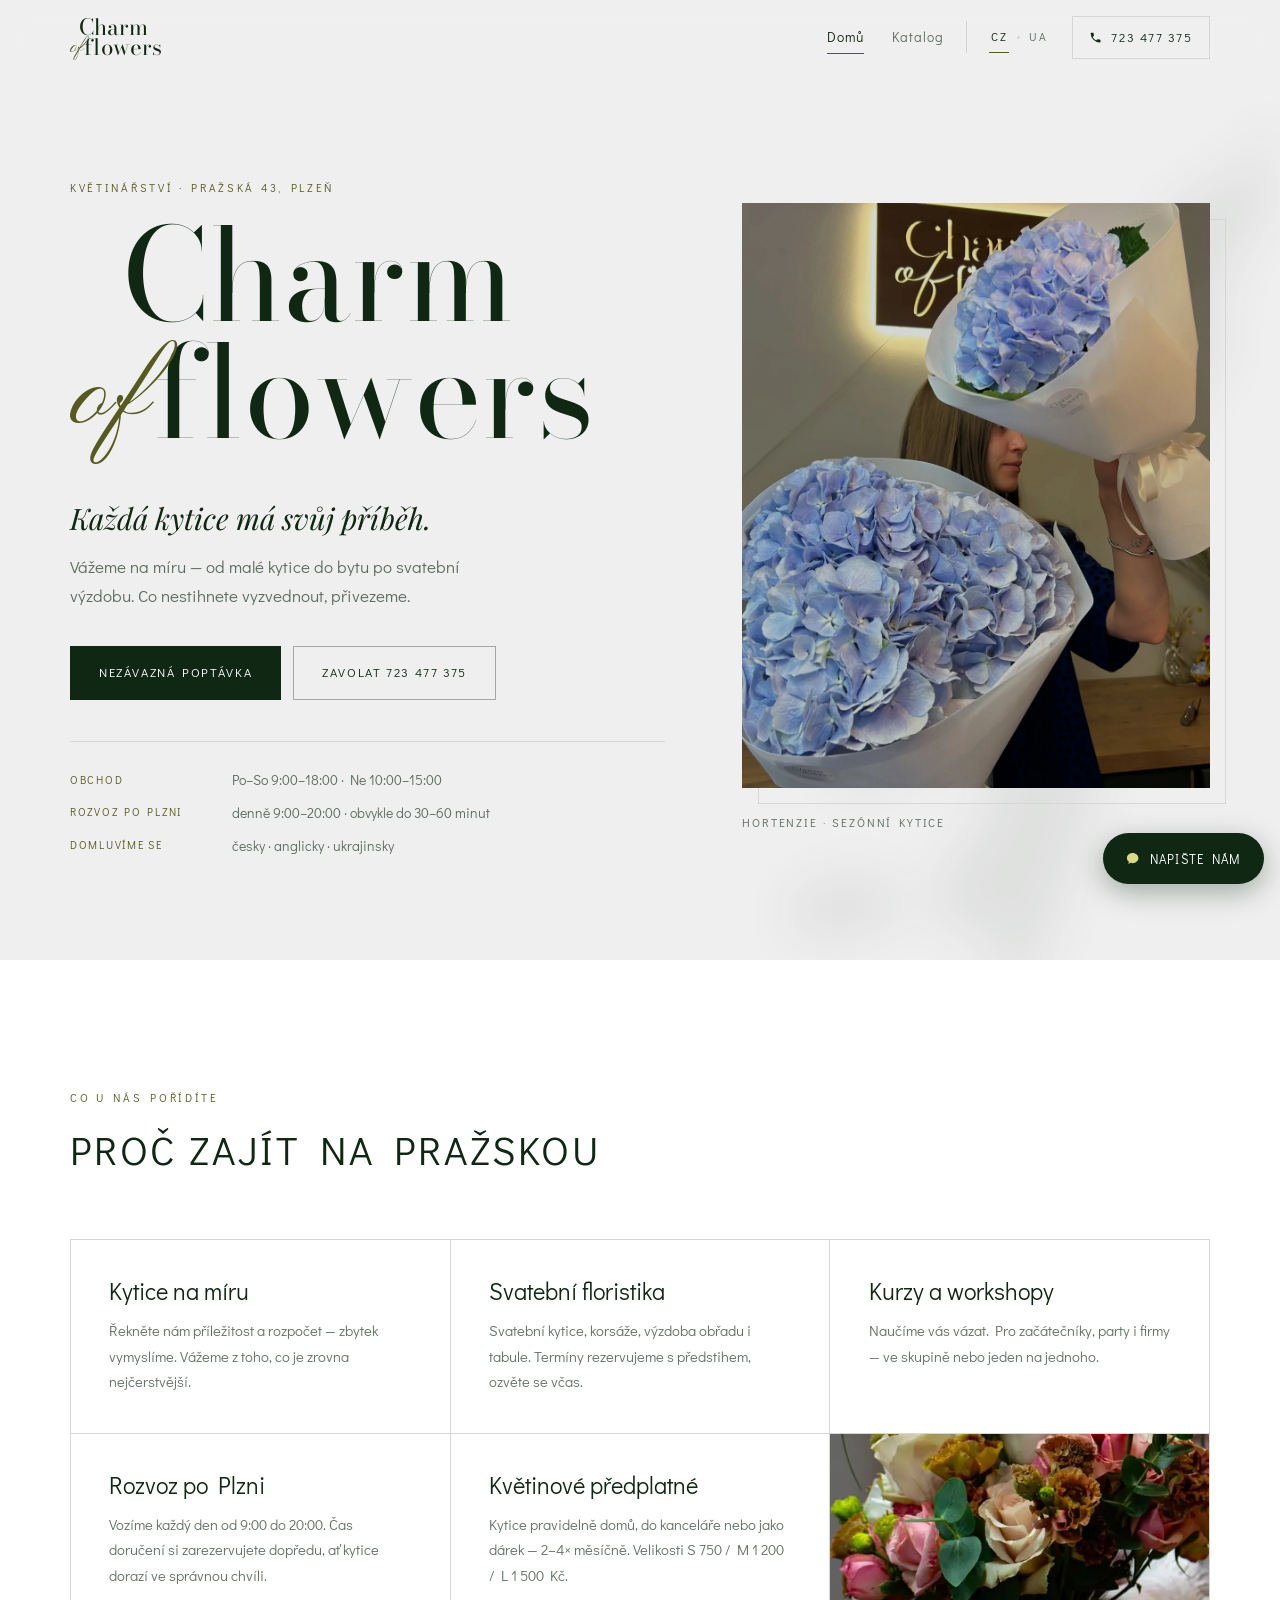
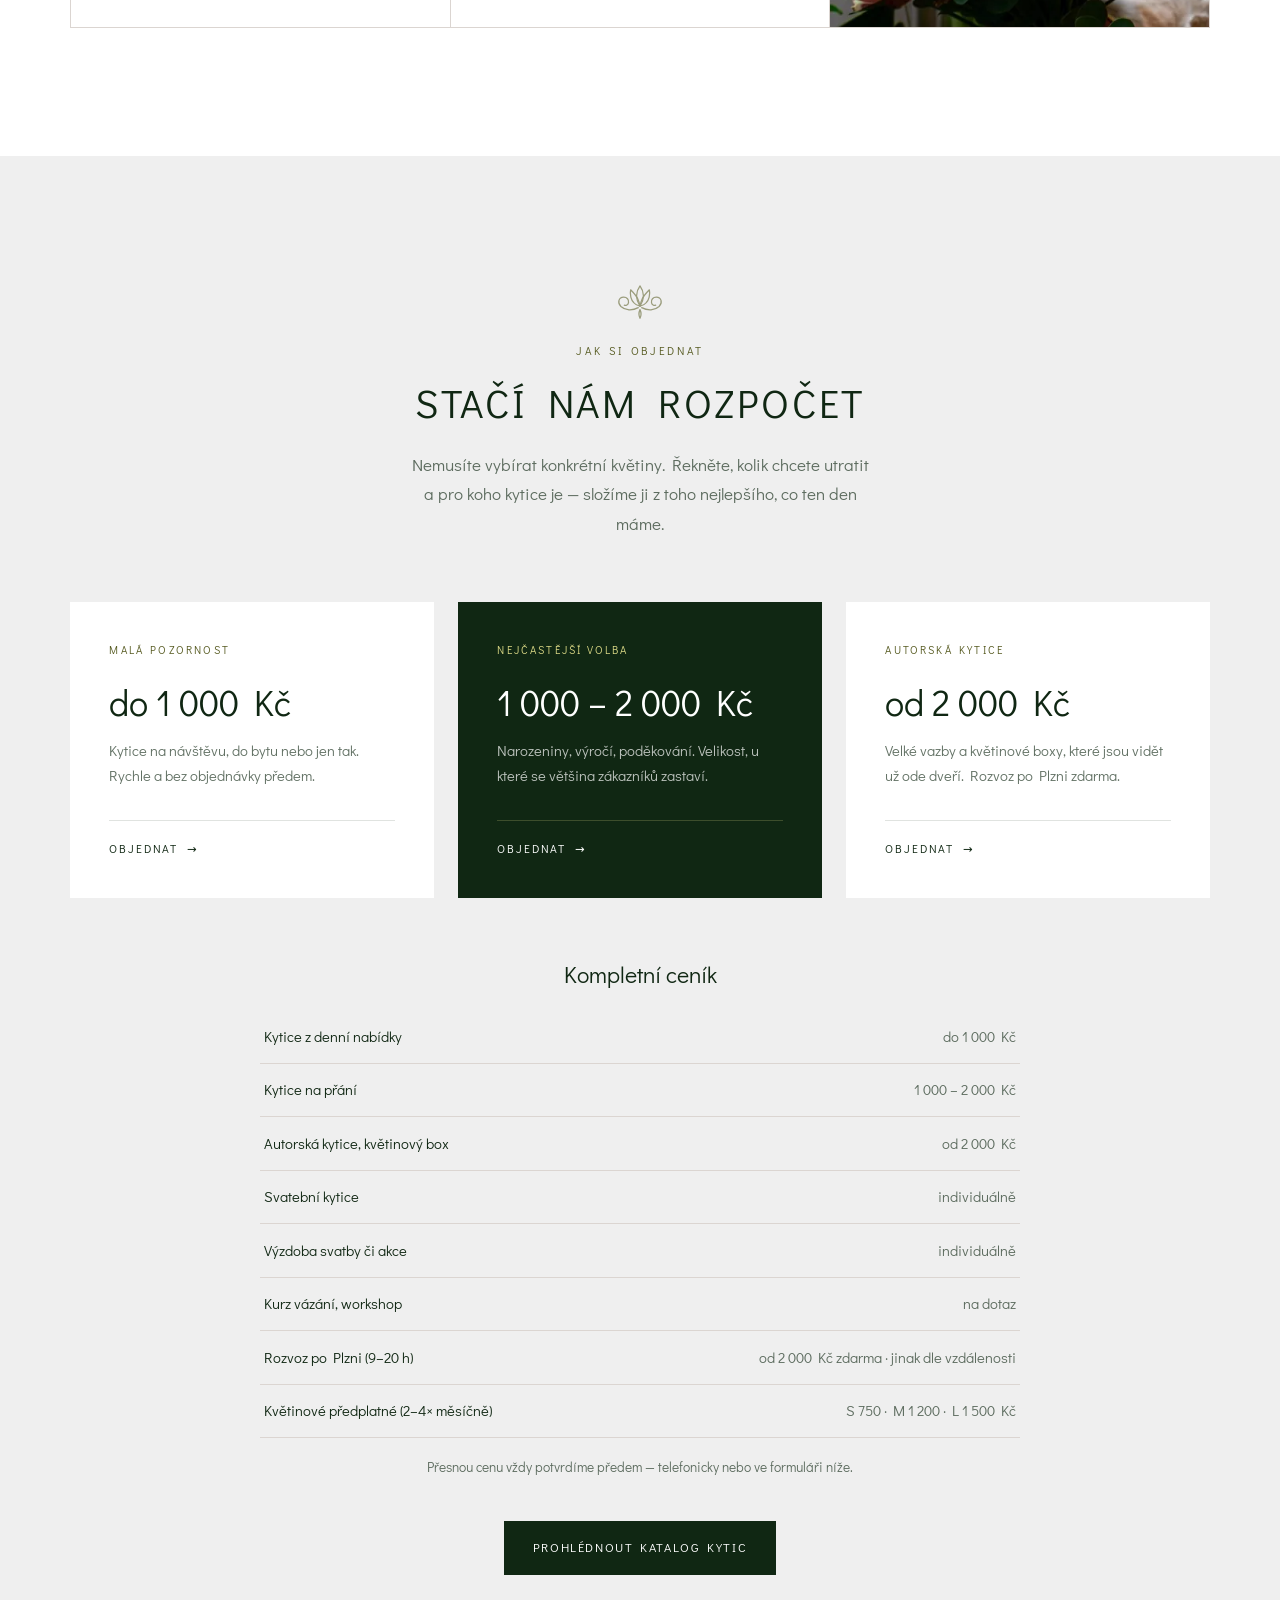
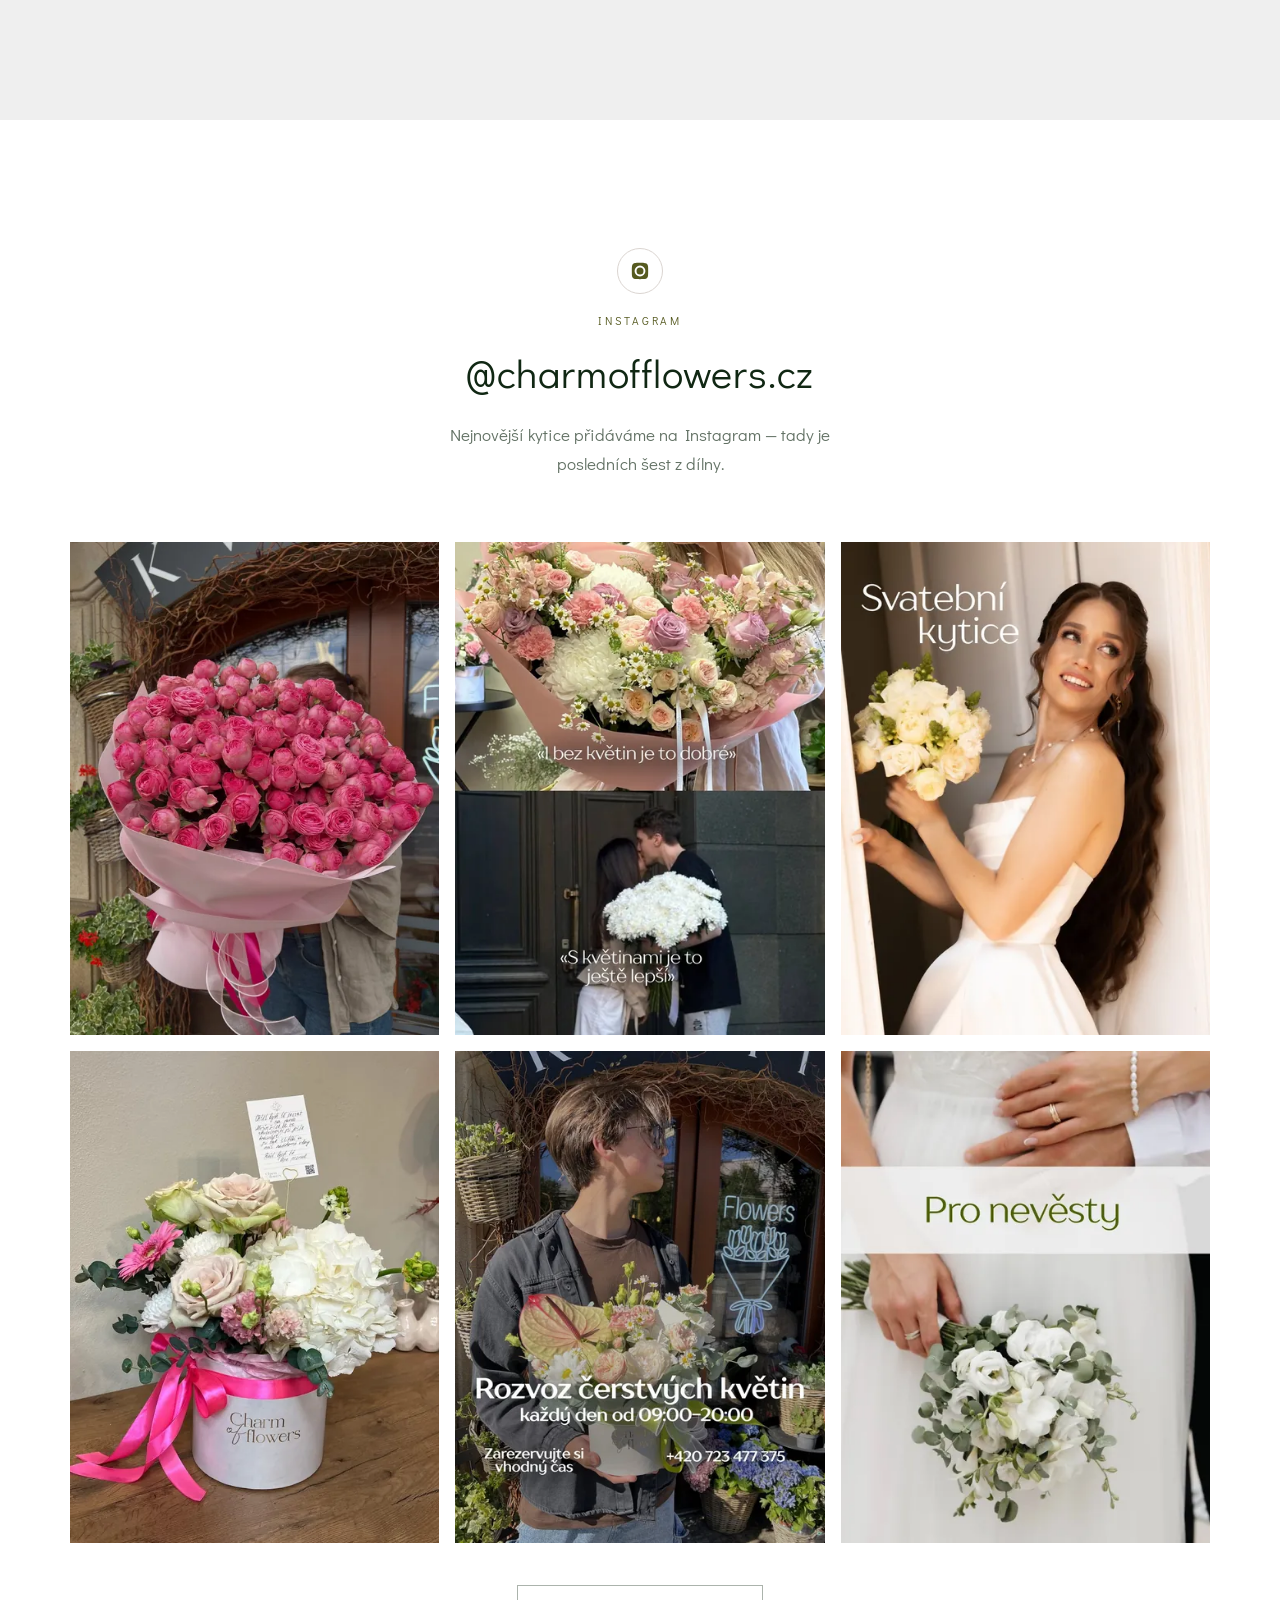
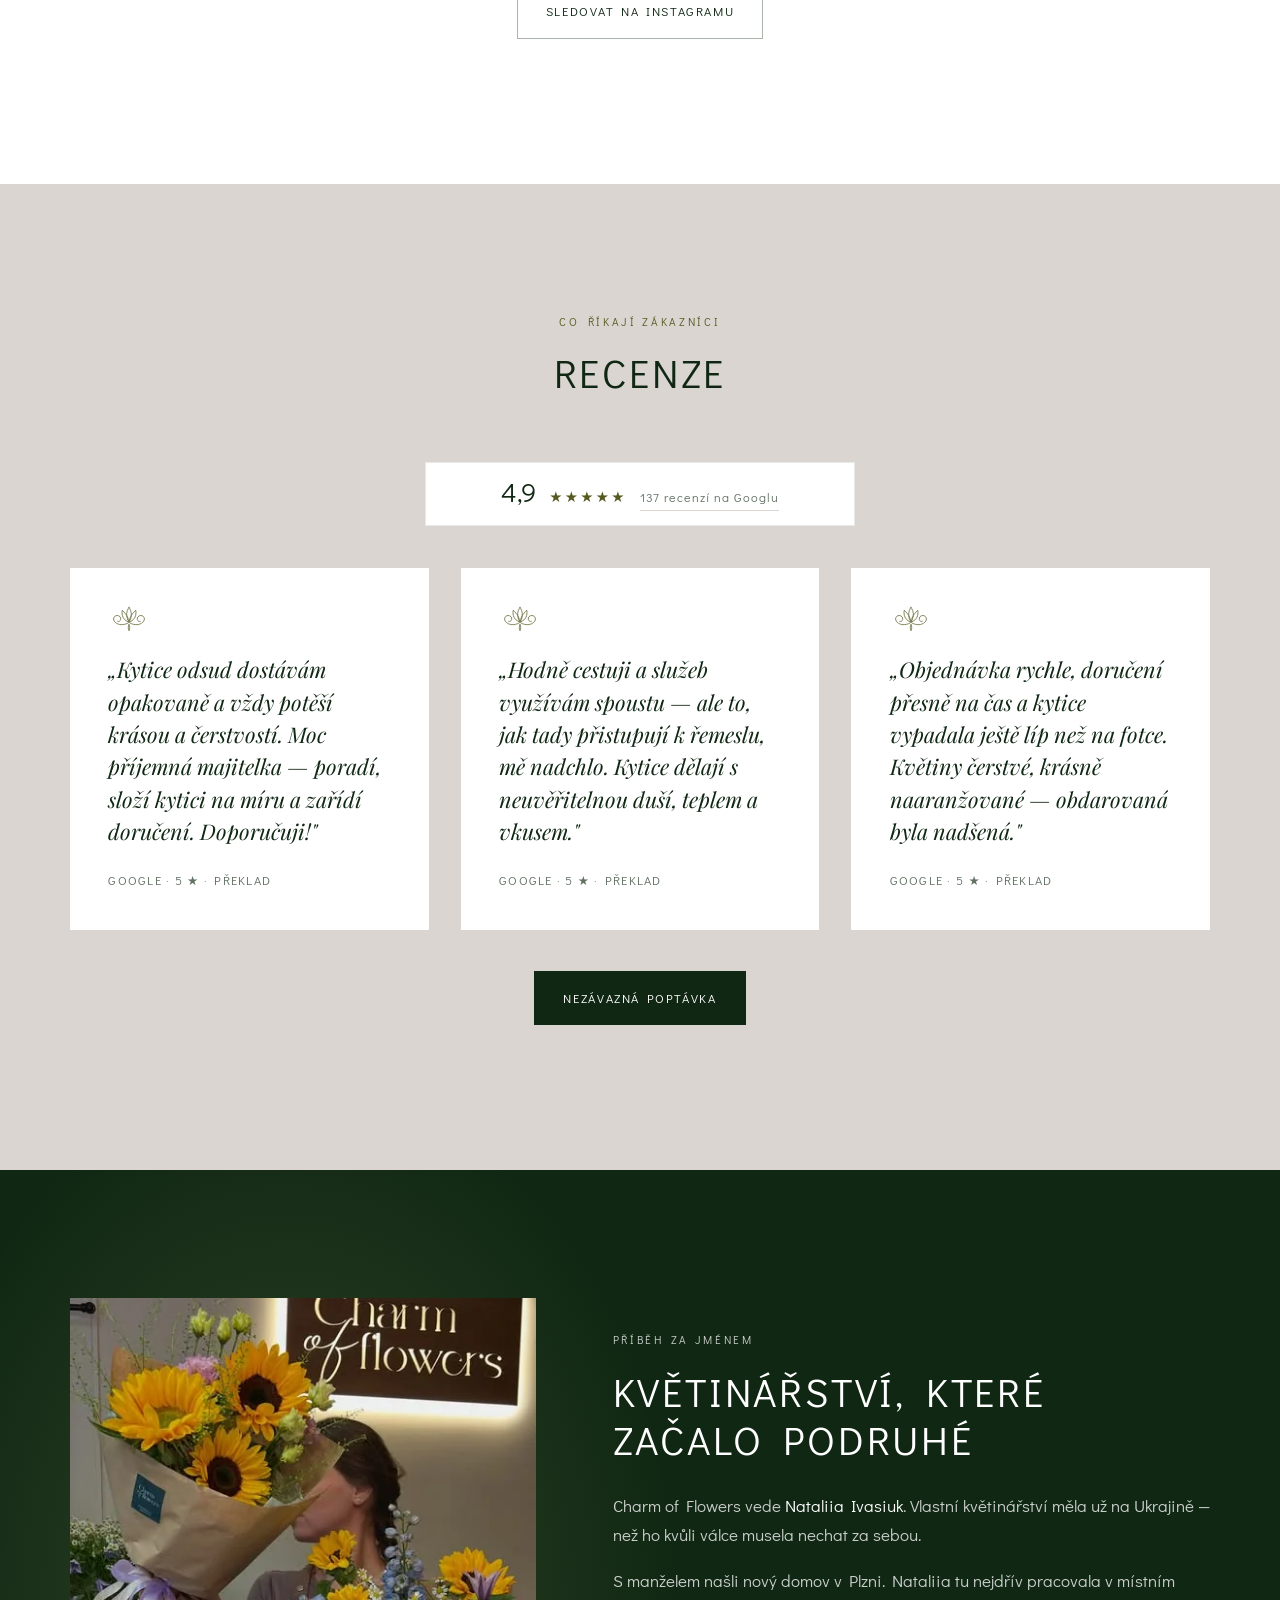
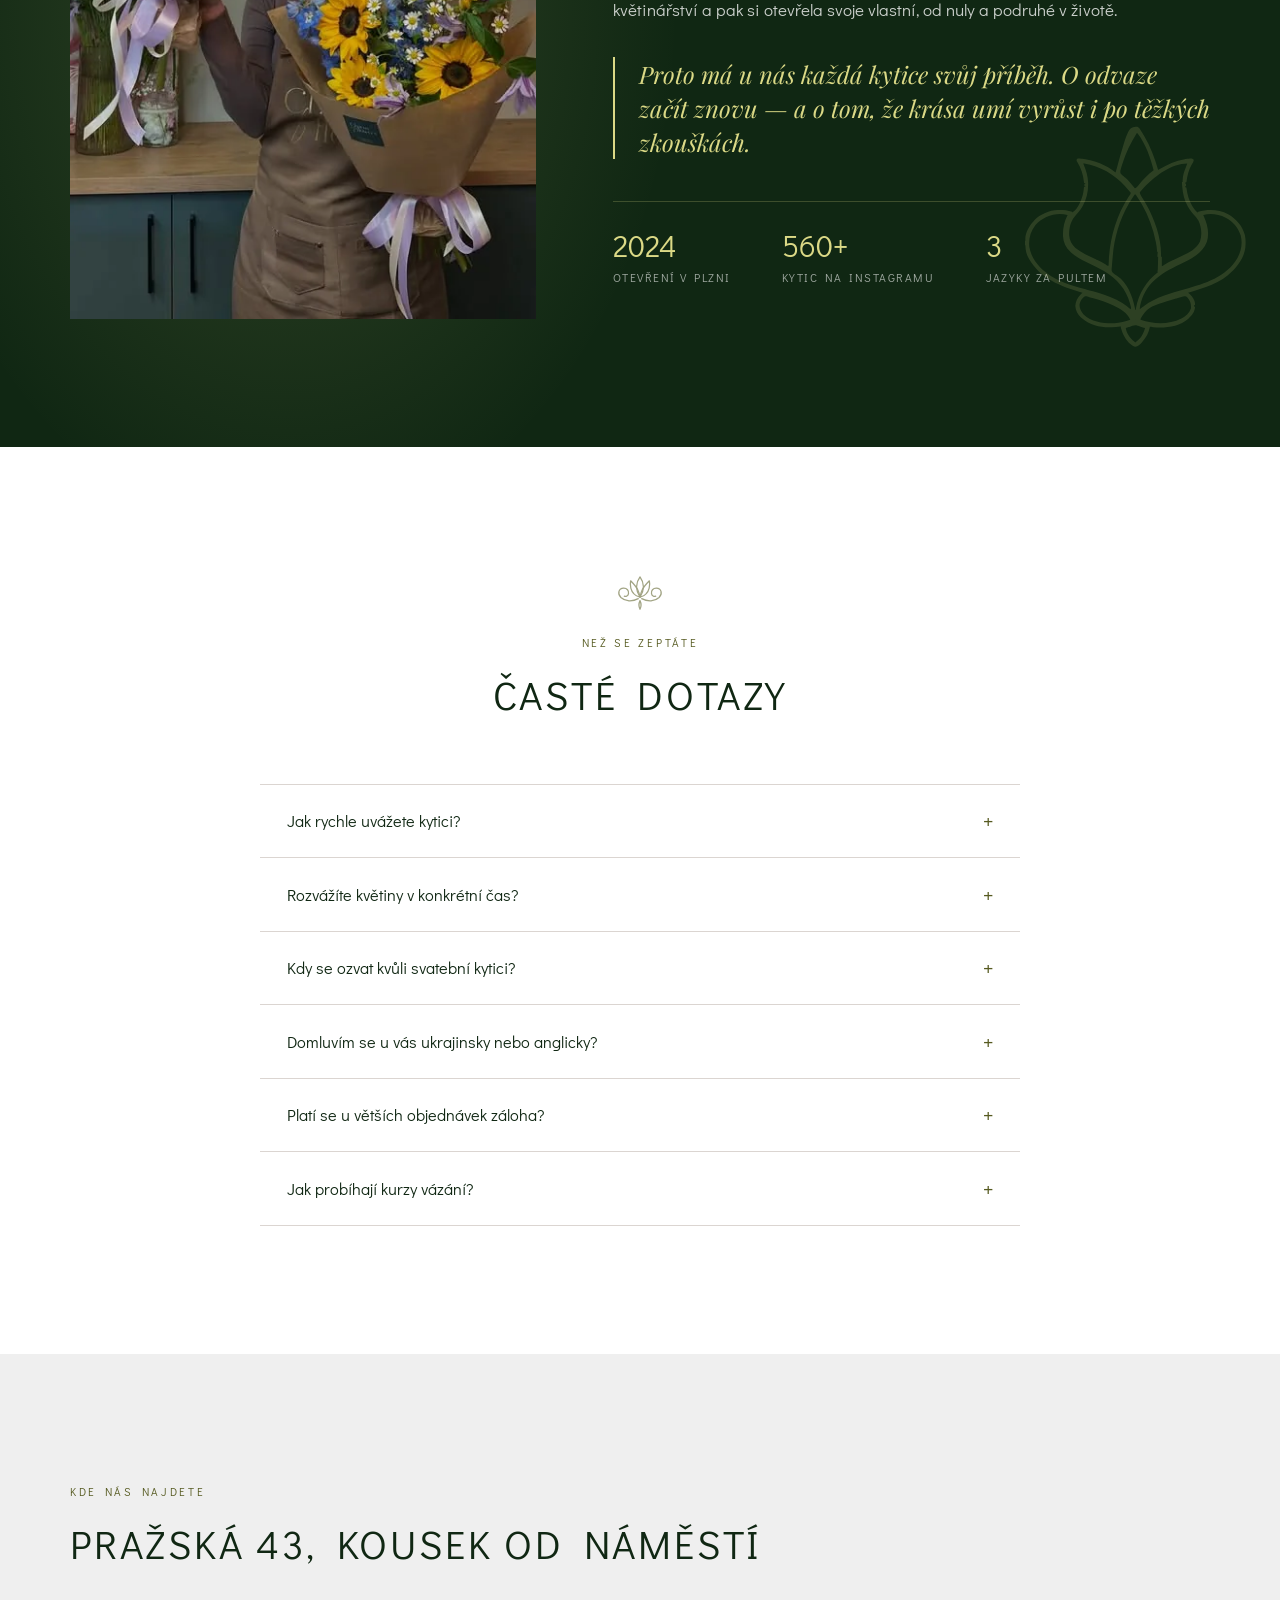
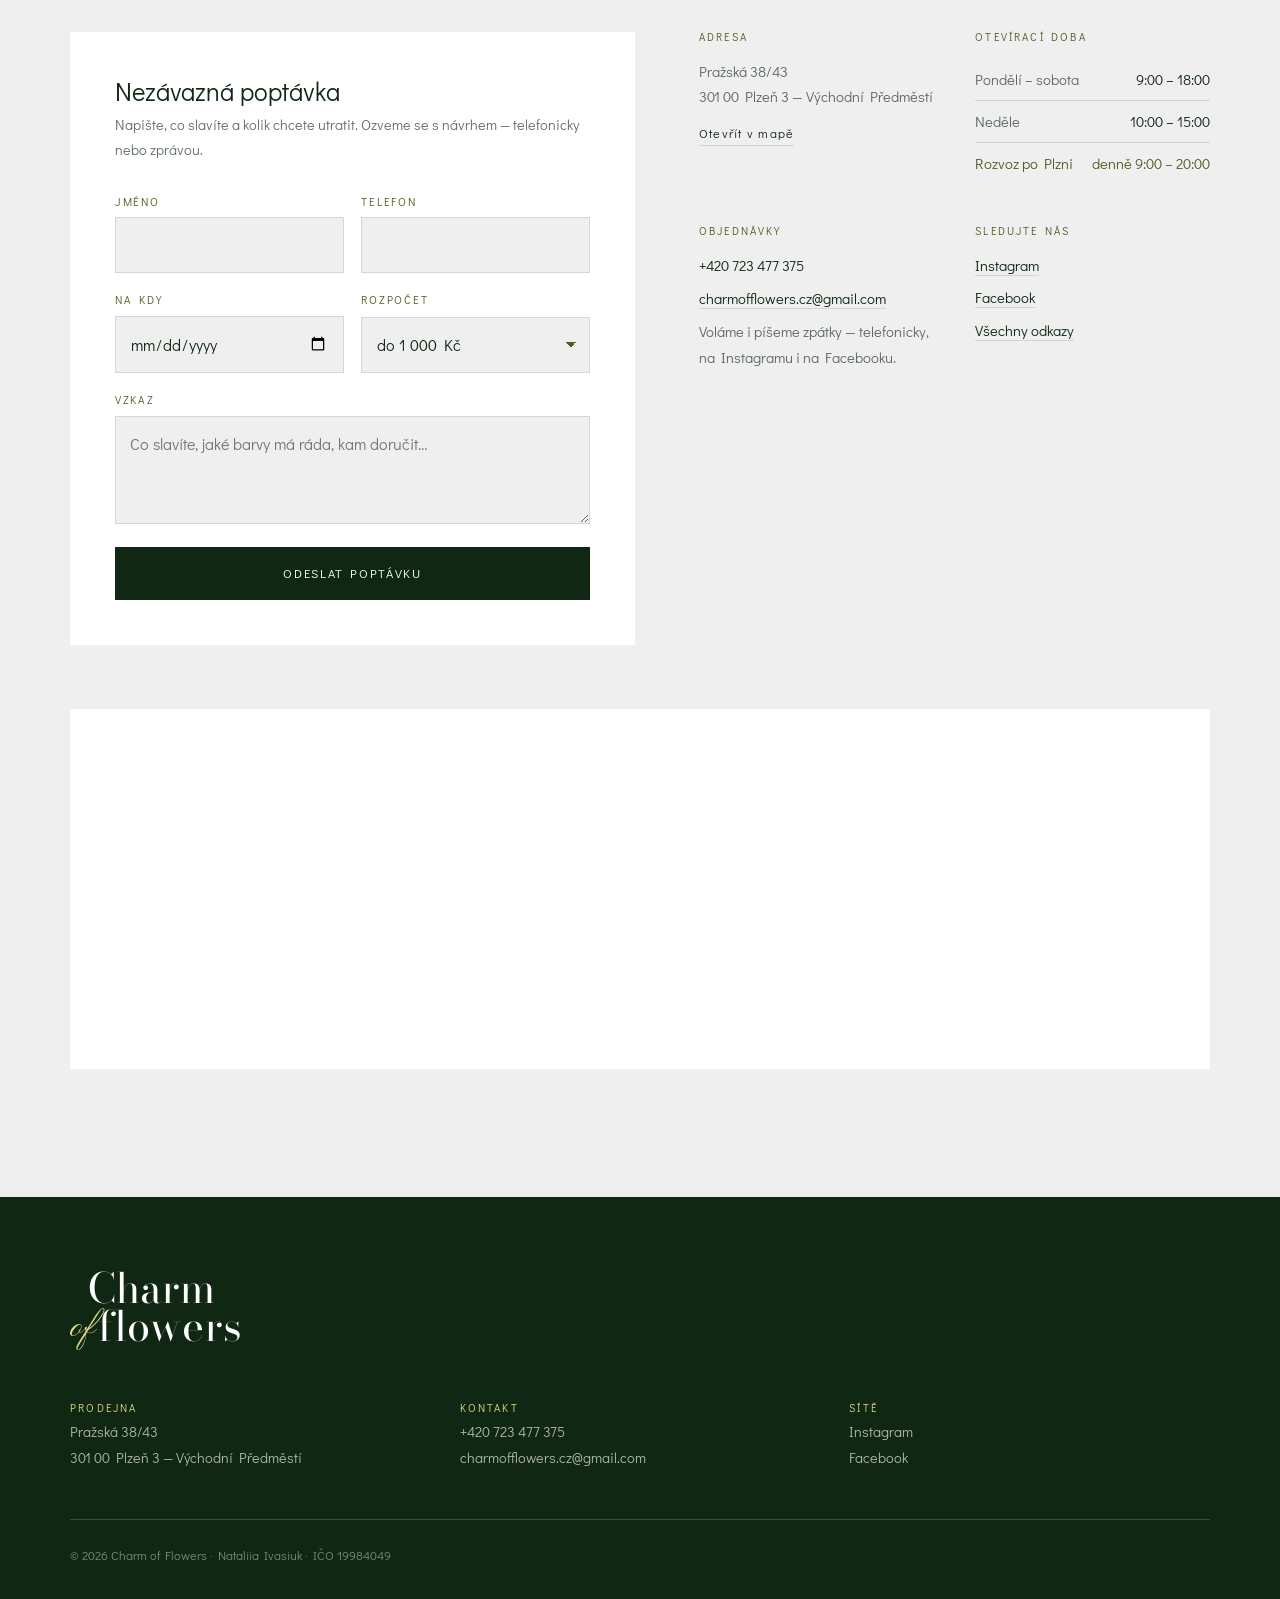
==== index.html @ 8c736c4f "Mobil: fotka nad sluzby, vetsi terce, kratsi karty Sekce sluzeb byla na telefonu sloupec peti skoro " ====
<!DOCTYPE html>
<html lang="cs">
<head>
<meta charset="utf-8">
<meta name="viewport" content="width=device-width, initial-scale=1">
<title>Charm of Flowers — květinářství v Plzni | Kytice na míru a rozvoz</title>

<meta name="description" content="Květinářství Charm of Flowers na Pražské 43 v Plzni. Kytice na míru, svatební floristika, kurzy vázání a rozvoz květin po Plzni každý den od 9:00 do 20:00.">
<meta name="author" content="Charm of Flowers — Nataliia Ivasiuk">
<!-- Po připojení domény charmofflowers.cz vyměnit všechny absolutní URL níže -->
<link rel="canonical" href="https://charmofflowers.cz/">
<link rel="alternate" hreflang="cs" href="https://charmofflowers.cz/">
<link rel="alternate" hreflang="uk" href="https://charmofflowers.cz/?lang=uk">
<link rel="alternate" hreflang="x-default" href="https://charmofflowers.cz/">
<!-- Google Search Console: až se web ověří, vložit sem verifikační meta tag -->

<meta property="og:type" content="website">
<meta property="og:locale" content="cs_CZ">
<meta property="og:site_name" content="Charm of Flowers">
<meta property="og:title" content="Charm of Flowers — květinářství v Plzni">
<meta property="og:description" content="Kytice na míru, svatební floristika a kurzy vázání. Pražská 43, Plzeň. Rozvoz každý den 9:00–20:00.">
<meta property="og:url" content="https://charmofflowers.cz/">
<meta property="og:image" content="https://charmofflowers.cz/assets/img/gallery/kytice-05.jpg">
<meta name="twitter:card" content="summary_large_image">

<meta name="theme-color" content="#102713">
<link rel="icon" href="assets/img/favicon.svg" type="image/svg+xml">
<link rel="apple-touch-icon" href="assets/img/logo-charm-of-flowers.jpg">

<link rel="preconnect" href="https://fonts.googleapis.com">
<link rel="preconnect" href="https://fonts.gstatic.com" crossorigin>
<link href="https://fonts.googleapis.com/css2?family=Bodoni+Moda:opsz,wght@6..96,400;6..96,500&family=Playfair+Display:ital,wght@0,400;0,500;1,400&family=Didact+Gothic&family=Pinyon+Script&display=swap" rel="stylesheet">
<link rel="stylesheet" href="assets/css/style.css?v=38">

<script type="application/ld+json">
{
  "@context": "https://schema.org",
  "@type": "Florist",
  "name": "Charm of Flowers",
  "description": "Květinářství v Plzni. Kytice na míru, svatební floristika, kurzy vázání a rozvoz květin po Plzni.",
  "image": "https://charmofflowers.cz/assets/img/gallery/kytice-04.jpg",
  "telephone": "+420723477375",
  "email": "charmofflowers.cz@gmail.com",
  "url": "https://charmofflowers.cz/",
  "knowsLanguage": ["cs", "uk", "en"],
  "address": {
    "@type": "PostalAddress",
    "streetAddress": "Pražská 38/43",
    "addressLocality": "Plzeň",
    "postalCode": "30100",
    "addressCountry": "CZ"
  },
  "openingHoursSpecification": [
    { "@type": "OpeningHoursSpecification", "dayOfWeek": ["Monday","Tuesday","Wednesday","Thursday","Friday","Saturday"], "opens": "09:00", "closes": "18:00" },
    { "@type": "OpeningHoursSpecification", "dayOfWeek": "Sunday", "opens": "10:00", "closes": "15:00" }
  ],
  "hasMap": "https://maps.app.goo.gl/cMzsW6ifwpJzeEKu8",
  "geo": { "@type": "GeoCoordinates", "latitude": 49.7464393, "longitude": 13.3834888 },
  "sameAs": [
    "https://www.instagram.com/charmofflowers.cz/",
    "https://www.facebook.com/charmofflowers.cz",
    "https://linktr.ee/charmofflowers.cz"
  ]
}
</script>
<script type="application/ld+json">
{
  "@context": "https://schema.org",
  "@type": "FAQPage",
  "mainEntity": [
    { "@type": "Question", "name": "Jak rychle uvážete kytici?",
      "acceptedAnswer": { "@type": "Answer", "text": "Zavolejte nebo napište — domluvíme se, kdy bude kytice připravená. U větších vazeb a květinových boxů počítejte raději den či dva dopředu." } },
    { "@type": "Question", "name": "Rozvážíte květiny v konkrétní čas?",
      "acceptedAnswer": { "@type": "Answer", "text": "Ano, rozvážíme po Plzni a okolí každý den od 9:00 do 20:00 — obvykle do 30 až 60 minut. Při objednávce od 2 000 Kč je rozvoz po Plzni zdarma, jinak cenu potvrdíme podle vzdálenosti." } },
    { "@type": "Question", "name": "Kdy se ozvat kvůli svatební kytici?",
      "acceptedAnswer": { "@type": "Answer", "text": "Čím dřív, tím líp — termíny rezervujeme s předstihem. Na konzultaci probereme styl, barvy i výzdobu obřadu a tabule." } },
    { "@type": "Question", "name": "Domluvím se u vás ukrajinsky nebo anglicky?",
      "acceptedAnswer": { "@type": "Answer", "text": "Ano. Domluvíte se česky, anglicky i ukrajinsky — v obchodě, po telefonu i na Instagramu." } },
    { "@type": "Question", "name": "Platí se u větších objednávek záloha?",
      "acceptedAnswer": { "@type": "Answer", "text": "Ano, u zakázek na míru — svatby, velké vazby a kurzy — vybíráme zálohu 500 Kč. Zaplatíte ji naskenováním QR kódu, zbytek doplatíte při převzetí." } },
    { "@type": "Question", "name": "Jak probíhají kurzy vázání?",
      "acceptedAnswer": { "@type": "Answer", "text": "Vážeme ve skupině i jeden na jednoho — pro začátečníky, party i firmy. Aktuální termíny najdete na našem Instagramu, nebo se ozvěte." } }
  ]
}
</script>
</head>

<body>
<a class="skip" href="#obsah" data-i18n="skip">Přejít k obsahu</a>

<!-- Dekorativní znak z brand guide — tulipán, použit přes <use> -->
<svg width="0" height="0" style="position:absolute" aria-hidden="true" focusable="false">
  <symbol id="orn-tulip" viewBox="0 0 120 80">
    <path d="M60 4C52 15 50 30 60 46C70 30 68 15 60 4Z"/>
    <path d="M60 46C51 43.5 43.5 37 41 27C39.8 22 39.6 16.5 40.6 12C46.5 18 52.5 24.5 55.5 31C57.8 36 59.3 41 60 46Z"/>
    <path d="M60 46C69 43.5 76.5 37 79 27C80.2 22 80.4 16.5 79.4 12C73.5 18 67.5 24.5 64.5 31C62.2 36 60.7 41 60 46Z"/>
    <path d="M56.5 49C44 55.5 29.5 55 20.5 46.5C12.5 38.5 16 27.5 26 27.2C33 27 37.3 32.5 36.2 38.5C35.4 43 31 45.5 27.5 43.8"/>
    <path d="M63.5 49C76 55.5 90.5 55 99.5 46.5C107.5 38.5 104 27.5 94 27.2C87 27 82.7 32.5 83.8 38.5C84.6 43 89 45.5 92.5 43.8"/>
    <path d="M60 53C57.4 58.5 57 65 60 71C63 65 62.6 58.5 60 53Z"/>
  </symbol>
</svg>

<!-- ============ HEADER ============ -->
<header class="site-head" id="top">
  <div class="site-head__in">
    <a class="site-head__logo" href="#top" data-i18n-aria="logoAria" aria-label="Charm of Flowers — úvod">
      <span class="mark mark--sm mark--on-light" aria-hidden="true">
        <span class="mark__a">Charm</span>
        <span class="mark__of">of</span>
        <span class="mark__b">flowers</span>
      </span>
    </a>

    <nav class="nav" id="nav" data-i18n-aria="navAria" aria-label="Hlavní navigace">
      <a href="./" class="is-here" data-i18n="navHome">Domů</a>
      <a href="katalog" data-i18n="navCatalog">Katalog</a>
    </nav>

    <div class="lang" role="group" data-i18n-aria="langAria" aria-label="Volba jazyka">
      <button class="lang__b is-on" type="button" data-lang="cs" lang="cs" aria-pressed="true">CZ</button>
      <span class="lang__sep" aria-hidden="true"></span>
      <button class="lang__b" type="button" data-lang="uk" lang="uk" aria-pressed="false">UA</button>
    </div>

    <a class="btn btn--ghost site-head__cta" href="tel:+420723477375">
      <svg viewBox="0 0 24 24" aria-hidden="true" focusable="false"><path d="M6.6 10.8a15.1 15.1 0 0 0 6.6 6.6l2.2-2.2c.3-.3.7-.4 1-.2 1.2.4 2.4.6 3.6.6.6 0 1 .4 1 1V20c0 .6-.4 1-1 1A17 17 0 0 1 3 4c0-.6.4-1 1-1h3.5c.6 0 1 .4 1 1 0 1.3.2 2.5.6 3.6.1.4 0 .8-.2 1l-2.3 2.2Z"/></svg>
      <span>723 477 375</span>
    </a>

    <button class="burger" id="burger" type="button" data-i18n-aria="menuAria" aria-label="Menu" aria-expanded="false" aria-controls="nav">
      <span></span><span></span>
    </button>
  </div>
</header>

<main id="obsah">

<!-- ============ HERO — světlo, vzduch, stín listů ============ -->
<section class="hero">
  <svg class="hero__shadow" viewBox="0 0 400 600" aria-hidden="true" focusable="false">
    <g fill="currentColor">
      <path d="M210 590C190 480 200 380 250 260 290 170 330 110 370 70 330 180 300 280 280 380 265 460 245 530 210 590Z"/>
      <ellipse cx="150" cy="420" rx="46" ry="24" transform="rotate(-34 150 420)"/>
      <ellipse cx="230" cy="330" rx="42" ry="22" transform="rotate(-18 230 330)"/>
      <ellipse cx="300" cy="220" rx="44" ry="22" transform="rotate(-40 300 220)"/>
      <ellipse cx="200" cy="500" rx="40" ry="20" transform="rotate(-52 200 500)"/>
      <ellipse cx="330" cy="130" rx="36" ry="18" transform="rotate(-24 330 130)"/>
      <ellipse cx="120" cy="520" rx="34" ry="17" transform="rotate(-10 120 520)"/>
    </g>
  </svg>

  <div class="hero__in">
    <div class="hero__text">
      <p class="eyebrow" data-i18n="heroEyebrow">Květinářství &middot; Pražská 43, Plzeň</p>

      <h1 class="hero__mark">
        <span class="mark mark--xl" aria-hidden="true">
          <span class="mark__a">Charm</span>
          <span class="mark__of">of</span>
          <span class="mark__b">flowers</span>
        </span>
        <span class="vh" data-i18n="heroH1">Charm of Flowers — květinářství v Plzni</span>
      </h1>

      <p class="hero__lede" data-i18n="heroLede">Každá kytice má svůj příběh.</p>
      <p class="hero__sub" data-i18n="heroSub">Vážeme na míru — od malé kytice do bytu po svatební výzdobu. Co nestihnete vyzvednout, přivezeme.</p>

      <div class="hero__cta">
        <a class="btn btn--solid" href="#kontakt" data-i18n="heroCta1">Nezávazná poptávka</a>
        <a class="btn btn--outline" href="tel:+420723477375" data-i18n="heroCta2">Zavolat 723 477 375</a>
      </div>

      <ul class="hero__facts">
        <li><span class="fact__l" data-i18n="fact1L">Obchod</span><span class="fact__v" data-i18n="fact1V">Po–So 9:00–18:00 · Ne 10:00–15:00</span></li>
        <li><span class="fact__l" data-i18n="fact2L">Rozvoz po Plzni</span><span class="fact__v" data-i18n="fact2V">denně 9:00–20:00 · obvykle do 30–60 minut</span></li>
        <li><span class="fact__l" data-i18n="fact3L">Domluvíme se</span><span class="fact__v" data-i18n="fact3V">česky · anglicky · ukrajinsky</span></li>
      </ul>
    </div>

    <figure class="hero__photo">
      <span class="hero__frame">
        <svg class="orn hero__orn" aria-hidden="true" focusable="false"><use href="#orn-tulip"/></svg>
        <picture>
          <source type="image/webp" srcset="assets/img/gallery/kytice-05-480.webp 480w, assets/img/gallery/kytice-05.webp 1050w" sizes="(max-width: 900px) 92vw, 38vw">
          <img src="assets/img/gallery/kytice-05.jpg" srcset="assets/img/gallery/kytice-05-480.jpg 480w, assets/img/gallery/kytice-05.jpg 1050w" sizes="(max-width: 900px) 92vw, 38vw" width="1050" height="1400" data-i18n-alt="heroAlt" alt="Dvě kytice modrých hortenzií zabalené v bílém papíru" fetchpriority="high" decoding="async">
        </picture>
      </span>
      <figcaption data-i18n="heroCap">Hortenzie · sezónní kytice</figcaption>
    </figure>
  </div>
</section>

<!-- ============ SLUŽBY ============ -->
<section class="sec sec--white" id="sluzby">
  <div class="wrap">
    <header class="sec__head">
      <p class="eyebrow" data-i18n="svcEyebrow">Co u nás pořídíte</p>
      <h2 class="sec__title" data-i18n="svcTitle">Proč zajít na Pražskou</h2>
    </header>

    <div class="cards">
      <article class="card">
        <h3 class="card__t" data-i18n="svc1T">Kytice na míru</h3>
        <p class="card__p" data-i18n="svc1P">Řekněte nám příležitost a rozpočet — zbytek vymyslíme. Vážeme z toho, co je zrovna nejčerstvější.</p>
      </article>

      <article class="card">
        <h3 class="card__t" data-i18n="svc2T">Svatební floristika</h3>
        <p class="card__p" data-i18n="svc2P">Svatební kytice, korsáže, výzdoba obřadu i tabule. Termíny rezervujeme s předstihem, ozvěte se včas.</p>
      </article>

      <article class="card">
        <h3 class="card__t" data-i18n="svc3T">Kurzy a workshopy</h3>
        <p class="card__p" data-i18n="svc3P">Naučíme vás vázat. Pro začátečníky, party i firmy — ve skupině nebo jeden na jednoho.</p>
      </article>

      <article class="card">
        <h3 class="card__t" data-i18n="svc4T">Rozvoz po Plzni</h3>
        <p class="card__p" data-i18n="svc4P">Vozíme každý den od 9:00 do 20:00. Čas doručení si zarezervujete dopředu, ať kytice dorazí ve správnou chvíli.</p>
      </article>

      <article class="card">
        <h3 class="card__t" data-i18n="svc5T">Květinové předplatné</h3>
        <p class="card__p" data-i18n="svc5P">Kytice pravidelně domů, do kanceláře nebo jako dárek — 2–4× měsíčně. Velikosti S 750 / M 1 200 / L 1 500 Kč.</p>
      </article>

      <figure class="cards__photo">
        <picture>
          <source type="image/webp" srcset="assets/img/gallery/kytice-08-480.webp 480w, assets/img/gallery/kytice-08.webp 720w" sizes="(max-width: 620px) 92vw, (max-width: 999px) 46vw, 31vw">
          <img src="assets/img/gallery/kytice-08.jpg" srcset="assets/img/gallery/kytice-08-480.jpg 480w, assets/img/gallery/kytice-08.jpg 720w" sizes="(max-width: 620px) 92vw, (max-width: 999px) 46vw, 31vw" width="720" height="1280" loading="lazy" decoding="async" data-i18n-alt="svcAlt" alt="Podzimní kytice z růží, karafiátů a eukalyptu převázaná hedvábnou stuhou">
        </picture>
      </figure>
    </div>
  </div>
</section>

<!-- ============ CENÍK ============ -->
<section class="sec sec--light" id="cenik">
  <div class="wrap">
    <header class="sec__head sec__head--center">
      <svg class="orn orn--divider" aria-hidden="true" focusable="false" style="margin-bottom:1.2rem"><use href="#orn-tulip"/></svg>
      <p class="eyebrow" data-i18n="budEyebrow">Jak si objednat</p>
      <h2 class="sec__title" data-i18n="budTitle">Stačí nám rozpočet</h2>
      <p class="sec__lede" data-i18n="budLede">Nemusíte vybírat konkrétní květiny. Řekněte, kolik chcete utratit a pro koho kytice je — složíme ji z toho nejlepšího, co ten den máme.</p>
    </header>

    <div class="tiers">
      <article class="tier">
        <p class="tier__cap" data-i18n="t1C">Malá pozornost</p>
        <p class="tier__price" data-i18n="t1V">do 1 000 Kč</p>
        <p class="tier__p" data-i18n="t1P">Kytice na návštěvu, do bytu nebo jen tak. Rychle a bez objednávky předem.</p>
        <a class="tier__go" href="#kontakt"><span data-i18n="order">Objednat</span><span class="tier__arrow" aria-hidden="true">&rarr;</span></a>
      </article>

      <article class="tier tier--flag">
        <p class="tier__cap" data-i18n="t2C">Nejčastější volba</p>
        <p class="tier__price" data-i18n="t2V">1 000 – 2 000 Kč</p>
        <p class="tier__p" data-i18n="t2P">Narozeniny, výročí, poděkování. Velikost, u které se většina zákazníků zastaví.</p>
        <a class="tier__go" href="#kontakt"><span data-i18n="order">Objednat</span><span class="tier__arrow" aria-hidden="true">&rarr;</span></a>
      </article>

      <article class="tier">
        <p class="tier__cap" data-i18n="t3C">Autorská kytice</p>
        <p class="tier__price" data-i18n="t3V">od 2 000 Kč</p>
        <p class="tier__p" data-i18n="t3P">Velké vazby a květinové boxy, které jsou vidět už ode dveří. Rozvoz po Plzni zdarma.</p>
        <a class="tier__go" href="#kontakt"><span data-i18n="order">Objednat</span><span class="tier__arrow" aria-hidden="true">&rarr;</span></a>
      </article>
    </div>

    <div class="pricelist">
      <h3 class="pricelist__t" data-i18n="prT">Kompletní ceník</h3>
      <table class="tbl">
        <tbody>
          <tr><th scope="row" data-i18n="pr1">Kytice z denní nabídky</th><td data-i18n="pr1v">do 1 000 Kč</td></tr>
          <tr><th scope="row" data-i18n="pr2">Kytice na přání</th><td data-i18n="pr2v">1 000 – 2 000 Kč</td></tr>
          <tr><th scope="row" data-i18n="pr3">Autorská kytice, květinový box</th><td data-i18n="pr3v">od 2 000 Kč</td></tr>
          <tr><th scope="row" data-i18n="pr4">Svatební kytice</th><td data-i18n="pr4v">individuálně</td></tr>
          <tr><th scope="row" data-i18n="pr5">Výzdoba svatby či akce</th><td data-i18n="pr5v">individuálně</td></tr>
          <tr><th scope="row" data-i18n="pr6">Kurz vázání, workshop</th><td data-i18n="pr6v">na dotaz</td></tr>
          <tr class="tbl__hi"><th scope="row" data-i18n="pr7">Rozvoz po Plzni (9–20 h)</th><td data-i18n="pr7v">od 2 000 Kč zdarma · jinak dle vzdálenosti</td></tr>
              <tr><th scope="row" data-i18n="pr8">Květinové předplatné (2–4× měsíčně)</th><td data-i18n="pr8v">S 750 · M 1 200 · L 1 500 Kč</td></tr>
        </tbody>
      </table>
      <p class="tbl__note" data-i18n="prNote">Přesnou cenu vždy potvrdíme předem — telefonicky nebo ve formuláři níže.</p>
      <p class="reviews__cta">
        <a class="btn btn--solid" href="katalog" data-i18n="katLinkBtn">Prohlédnout katalog kytic</a>
      </p>
    </div>
  </div>
</section>

<!-- ============ GALERIE ============ -->
<section class="sec sec--white" id="galerie">
  <div class="wrap">
    <header class="sec__head sec__head--center">
      <span class="ig-badge" aria-hidden="true">
        <svg viewBox="0 0 24 24" focusable="false"><path d="M12 2.2c3.2 0 3.6 0 4.8.1 1.2.1 1.8.2 2.2.4.6.2 1 .5 1.4.9.4.4.7.9.9 1.4.2.4.4 1.1.4 2.2.1 1.3.1 1.6.1 4.8s0 3.6-.1 4.8c-.1 1.2-.2 1.8-.4 2.2a3.8 3.8 0 0 1-.9 1.4 3.8 3.8 0 0 1-1.4.9c-.4.2-1.1.4-2.2.4-1.3.1-1.6.1-4.8.1s-3.6 0-4.8-.1c-1.2-.1-1.8-.2-2.2-.4a3.8 3.8 0 0 1-1.4-.9 3.8 3.8 0 0 1-.9-1.4c-.2-.4-.4-1.1-.4-2.2C2.2 15.6 2.2 15.2 2.2 12s0-3.6.1-4.8c.1-1.2.2-1.8.4-2.2.2-.6.5-1 .9-1.4.4-.4.9-.7 1.4-.9.4-.2 1.1-.4 2.2-.4C8.4 2.2 8.8 2.2 12 2.2Zm0 3.3a6.5 6.5 0 1 0 0 13 6.5 6.5 0 0 0 0-13Zm0 10.7a4.2 4.2 0 1 1 0-8.4 4.2 4.2 0 0 1 0 8.4Zm6.7-10.9a1.5 1.5 0 1 1-3 0 1.5 1.5 0 0 1 3 0Z"/></svg>
      </span>
      <p class="eyebrow" data-i18n="galEyebrow">Instagram</p>
      <h2 class="sec__title sec__title--handle">@charmofflowers.cz</h2>
      <p class="sec__lede" data-i18n="galLede">Nejnovější kytice přidáváme na Instagram — tady je posledních šest z dílny.</p>
      <p class="ig-upd" id="igUpd" hidden><span data-i18n="igUpd">galerie se obnovuje automaticky · aktualizováno</span> <time id="igUpdDate"></time></p>
    </header>

    <div class="grid" id="grid">
      <button class="shot" type="button"><picture><source type="image/webp" srcset="assets/img/gallery/kytice-09-480.webp 480w, assets/img/gallery/kytice-09.webp 1050w" sizes="(max-width: 760px) 46vw, 31vw"><img src="assets/img/gallery/kytice-09.jpg" srcset="assets/img/gallery/kytice-09-480.jpg 480w, assets/img/gallery/kytice-09.jpg 1050w" sizes="(max-width: 760px) 46vw, 31vw" width="1050" height="1400" loading="lazy" decoding="async" data-i18n-alt="g1" alt="Velká kytice růžových pivoňkových růží před vchodem do květinářství"></picture></button>
      <button class="shot" type="button"><picture><source type="image/webp" srcset="assets/img/gallery/kytice-04-480.webp 480w, assets/img/gallery/kytice-04.webp 1120w" sizes="(max-width: 760px) 46vw, 31vw"><img src="assets/img/gallery/kytice-04.jpg" srcset="assets/img/gallery/kytice-04-480.jpg 480w, assets/img/gallery/kytice-04.jpg 1120w" sizes="(max-width: 760px) 46vw, 31vw" width="1120" height="1400" loading="lazy" decoding="async" data-i18n-alt="g10" alt="Velká pastelová kytice z růží a karafiátů — koláž se záběrem páru s bílou kyticí"></picture></button>
      <button class="shot" type="button"><picture><source type="image/webp" srcset="assets/img/gallery/kytice-06-480.webp 480w, assets/img/gallery/kytice-06.webp 1120w" sizes="(max-width: 760px) 46vw, 31vw"><img src="assets/img/gallery/kytice-06.jpg" srcset="assets/img/gallery/kytice-06-480.jpg 480w, assets/img/gallery/kytice-06.jpg 1120w" sizes="(max-width: 760px) 46vw, 31vw" width="1120" height="1400" loading="lazy" decoding="async" data-i18n-alt="g3" alt="Nevěsta se svatební kyticí z krémových růží"></picture></button>
      <button class="shot" type="button"><picture><source type="image/webp" srcset="assets/img/gallery/kytice-07-480.webp 480w, assets/img/gallery/kytice-07.webp 788w" sizes="(max-width: 760px) 46vw, 31vw"><img src="assets/img/gallery/kytice-07.jpg" srcset="assets/img/gallery/kytice-07-480.jpg 480w, assets/img/gallery/kytice-07.jpg 788w" sizes="(max-width: 760px) 46vw, 31vw" width="788" height="1400" loading="lazy" decoding="async" data-i18n-alt="g4" alt="Květinový box Charm of Flowers s růžemi, hortenzií a gerberami"></picture></button>
      <button class="shot" type="button"><picture><source type="image/webp" srcset="assets/img/gallery/kytice-01-480.webp 480w, assets/img/gallery/kytice-01.webp 1120w" sizes="(max-width: 760px) 46vw, 31vw"><img src="assets/img/gallery/kytice-01.jpg" srcset="assets/img/gallery/kytice-01-480.jpg 480w, assets/img/gallery/kytice-01.jpg 1120w" sizes="(max-width: 760px) 46vw, 31vw" width="1120" height="1400" loading="lazy" decoding="async" data-i18n-alt="g5" alt="Kytice z anthurií, růží a kopretin před vchodem do květinářství"></picture></button>
      <button class="shot" type="button"><picture><source type="image/webp" srcset="assets/img/gallery/kytice-02-480.webp 480w, assets/img/gallery/kytice-02.webp 1120w" sizes="(max-width: 760px) 46vw, 31vw"><img src="assets/img/gallery/kytice-02.jpg" srcset="assets/img/gallery/kytice-02-480.jpg 480w, assets/img/gallery/kytice-02.jpg 1120w" sizes="(max-width: 760px) 46vw, 31vw" width="1120" height="1400" loading="lazy" decoding="async" data-i18n-alt="g6" alt="Svatební kytice z bílých eustom a eukalyptu v rukou nevěsty"></picture></button>
    </div>

    <p class="gal-follow">
      <a class="btn btn--outline" href="https://www.instagram.com/charmofflowers.cz/" target="_blank" rel="noopener" data-i18n="igFollow">Sledovat na Instagramu</a>
    </p>
  </div>
</section>

<!-- ============ RECENZE ============ -->
<section class="sec sec--greige" id="recenze">
  <div class="wrap">
    <header class="sec__head sec__head--center">
      <p class="eyebrow" data-i18n="rvEyebrow">Co říkají zákazníci</p>
      <h2 class="sec__title" data-i18n="rvTitle">Recenze</h2>
    </header>

    <a class="gbadge" href="https://maps.app.goo.gl/cMzsW6ifwpJzeEKu8" target="_blank" rel="noopener">
      <span class="gbadge__num" data-i18n="gRating">4,9</span>
      <span class="gbadge__stars" aria-hidden="true">★★★★★</span>
      <span class="gbadge__count"><span data-i18n="gCount">137</span>&nbsp;<span data-i18n="gLabel">recenzí na Googlu</span></span>
    </a>

    <div class="reviews">
      <blockquote class="review">
        <svg class="orn review__orn" aria-hidden="true" focusable="false"><use href="#orn-tulip"/></svg>
        <p class="review__q" data-i18n="rv1">„Kytice odsud dostávám opakovaně a vždy potěší krásou a čerstvostí. Moc příjemná majitelka — poradí, složí kytici na míru a zařídí doručení. Doporučuji!"</p>
        <p class="review__src" data-i18n="rv1src">Google · 5 ★ · překlad</p>
      </blockquote>

      <blockquote class="review">
        <svg class="orn review__orn" aria-hidden="true" focusable="false"><use href="#orn-tulip"/></svg>
        <p class="review__q" data-i18n="rv2">„Hodně cestuji a služeb využívám spoustu — ale to, jak tady přistupují k řemeslu, mě nadchlo. Kytice dělají s neuvěřitelnou duší, teplem a vkusem."</p>
        <p class="review__src" data-i18n="rv2src">Google · 5 ★ · překlad</p>
      </blockquote>

      <blockquote class="review">
        <svg class="orn review__orn" aria-hidden="true" focusable="false"><use href="#orn-tulip"/></svg>
        <p class="review__q" data-i18n="rv3">„Objednávka rychle, doručení přesně na čas a kytice vypadala ještě líp než na fotce. Květiny čerstvé, krásně naaranžované — obdarovaná byla nadšená."</p>
        <p class="review__src" data-i18n="rv3src">Google · 5 ★ · překlad</p>
      </blockquote>
    </div>

    <!-- recenze = vrchol důvěry; do téhle chvíle byl nejbližší
         objednávkový prvek přes pět obrazovek daleko -->
    <p class="reviews__cta">
      <a class="btn btn--solid" href="#kontakt" data-i18n="heroCta1">Nezávazná poptávka</a>
    </p>
  </div>
</section>

<!-- ============ PŘÍBĚH ============ -->
<section class="sec sec--green" id="pribeh">
  <div class="sec__light" aria-hidden="true"></div>
  <div class="wrap story">
    <!-- velký vodoznak: přesný znak z brand guide (vektor z trasování) -->
    <div class="story__orn story__orn--znak" aria-hidden="true"></div>

    <figure class="story__photo">
      <picture>
        <source srcset="assets/img/gallery/kytice-11.webp" type="image/webp">
        <img src="assets/img/gallery/kytice-11.jpg" width="480" height="640" loading="lazy" decoding="async" data-i18n-alt="stAlt" alt="Floristka za pultem prodejny se dvěma kyticemi ze slunečnic">
      </picture>
    </figure>

    <div class="story__text">
      <p class="eyebrow eyebrow--light" data-i18n="stEyebrow">Příběh za jménem</p>
      <h2 class="sec__title sec__title--light" data-i18n="stTitle">Květinářství, které začalo podruhé</h2>

      <p data-i18n-html="stP1">Charm of Flowers vede <strong>Nataliia Ivasiuk</strong>. Vlastní květinářství měla už na Ukrajině — než ho kvůli válce musela nechat za sebou.</p>
      <p data-i18n="stP2">S manželem našli nový domov v Plzni. Nataliia tu nejdřív pracovala v místním květinářství a pak si otevřela svoje vlastní, od nuly a podruhé v životě.</p>

      <blockquote class="story__q" data-i18n="stQ">
        Proto má u nás každá kytice svůj příběh. O odvaze začít znovu — a o tom, že krása umí vyrůst i po těžkých zkouškách.
      </blockquote>

      <dl class="story__nums">
        <div><dt>2024</dt><dd data-i18n="stN1">otevření v Plzni</dd></div>
        <div><dt>560+</dt><dd data-i18n="stN2">kytic na Instagramu</dd></div>
        <div><dt>3</dt><dd data-i18n="stN3">jazyky za pultem</dd></div>
      </dl>
    </div>
  </div>
</section>

<!-- ============ ČASTÉ DOTAZY ============ -->
<section class="sec sec--white" id="otazky">
  <div class="wrap">
    <header class="sec__head sec__head--center">
      <svg class="orn orn--divider" aria-hidden="true" focusable="false" style="margin-bottom:1.2rem"><use href="#orn-tulip"/></svg>
      <p class="eyebrow" data-i18n="faqEyebrow">Než se zeptáte</p>
      <h2 class="sec__title" data-i18n="faqTitle">Časté dotazy</h2>
    </header>

    <div class="faq" id="faq">
      <details class="faq__item">
        <summary data-i18n="q1">Jak rychle uvážete kytici?</summary>
        <p class="faq__a" data-i18n="a1">Zavolejte nebo napište — domluvíme se, kdy bude kytice připravená. U větších vazeb a květinových boxů počítejte raději den či dva dopředu.</p>
      </details>
      <details class="faq__item">
        <summary data-i18n="q2">Rozvážíte květiny v konkrétní čas?</summary>
        <p class="faq__a" data-i18n="a2">Ano, rozvážíme po Plzni a okolí každý den od 9:00 do 20:00 — obvykle do 30 až 60 minut. Při objednávce od 2 000 Kč je rozvoz po Plzni zdarma, jinak cenu potvrdíme podle vzdálenosti.</p>
      </details>
      <details class="faq__item">
        <summary data-i18n="q3">Kdy se ozvat kvůli svatební kytici?</summary>
        <p class="faq__a" data-i18n="a3">Čím dřív, tím líp — termíny rezervujeme s předstihem. Na konzultaci probereme styl, barvy i výzdobu obřadu a tabule.</p>
      </details>
      <details class="faq__item">
        <summary data-i18n="q4">Domluvím se u vás ukrajinsky nebo anglicky?</summary>
        <p class="faq__a" data-i18n="a4">Ano. Domluvíte se česky, anglicky i ukrajinsky — v obchodě, po telefonu i na Instagramu.</p>
      </details>
      <details class="faq__item">
        <summary data-i18n="q6">Platí se u větších objednávek záloha?</summary>
        <p class="faq__a" data-i18n-html="a6">Ano, u zakázek na míru — svatby, velké vazby a kurzy — vybíráme zálohu 500 Kč. Zaplatíte ji za pár vteřin naskenováním <a href="zaloha">QR kódu</a>, zbytek doplatíte při převzetí.</p>
      </details>
      <details class="faq__item">
        <summary data-i18n="q5">Jak probíhají kurzy vázání?</summary>
        <p class="faq__a" data-i18n="a5">Vážeme ve skupině i jeden na jednoho — pro začátečníky, party i firmy. Aktuální termíny najdete na našem Instagramu, nebo se ozvěte.</p>
      </details>
    </div>
  </div>
</section>

<!-- ============ KONTAKT ============ -->
<section class="sec sec--light" id="kontakt">
  <div class="wrap">
    <header class="sec__head">
      <p class="eyebrow" data-i18n="coEyebrow">Kde nás najdete</p>
      <h2 class="sec__title" data-i18n="coTitle">Pražská 43, kousek od náměstí</h2>
    </header>

    <div class="contact">
      <!-- Formulář: FormSubmit doručí na e-mail, honeypot proti spamu.
           První odeslání vyžaduje potvrzení v e-mailu majitelky. -->
      <form class="form" method="POST" action="https://formsubmit.co/charmofflowers.cz@gmail.com" id="form">
        <h3 class="form__t" data-i18n="fmT">Nezávazná poptávka</h3>
        <p class="form__ok" id="formOk" hidden data-i18n="fmOk">Děkujeme! Poptávka odešla — ozveme se co nejdřív.</p>
        <p class="form__note" data-i18n="fmNote">Napište, co slavíte a kolik chcete utratit. Ozveme se s návrhem — telefonicky nebo zprávou.</p>

        <input type="hidden" name="_subject" value="Nová poptávka z webu Charm of Flowers">
        <input type="hidden" name="_template" value="table">
        <input type="hidden" name="_captcha" value="false">
        <input type="hidden" name="_next" value="https://charmofflowers.cz/?sent=1#kontakt">
        <input type="text" name="_honey" class="form__hp" tabindex="-1" autocomplete="off" aria-hidden="true">

        <div class="form__grid">
          <div class="form__row">
            <label for="f-name" data-i18n="fmName">Jméno</label>
            <input id="f-name" name="Jméno" type="text" required autocomplete="name">
          </div>
          <div class="form__row">
            <label for="f-phone" data-i18n="fmPhone">Telefon</label>
            <input id="f-phone" name="Telefon" type="tel" required autocomplete="tel">
          </div>
          <div class="form__row">
            <label for="f-date" data-i18n="fmDate">Na kdy</label>
            <input id="f-date" name="Termín" type="date">
          </div>
          <div class="form__row">
            <label for="f-budget" data-i18n="fmBudget">Rozpočet</label>
            <select id="f-budget" name="Rozpočet">
              <option data-i18n="fmOpt1">do 1 000 Kč</option>
              <option data-i18n="fmOpt2">1 000 – 2 000 Kč</option>
              <option data-i18n="fmOpt3">od 2 000 Kč</option>
              <option data-i18n="fmOpt4">svatba — individuálně</option>
              <option data-i18n="fmOpt5">květinové předplatné</option>
              <option data-i18n="fmOpt6">ještě nevím</option>
            </select>
          </div>
          <div class="form__row form__row--full">
            <label for="f-msg" data-i18n="fmMsg">Vzkaz</label>
            <textarea id="f-msg" name="Vzkaz" data-i18n-ph="fmMsgPh" placeholder="Co slavíte, jaké barvy má ráda, kam doručit…"></textarea>
          </div>
        </div>

        <button class="btn btn--solid form__send" type="submit" data-i18n="fmSend">Odeslat poptávku</button>
      </form>

      <div class="contact__info">
        <div class="info">
          <h3 class="info__t" data-i18n="coAddrT">Adresa</h3>
          <p data-i18n-html="coAddr">Pražská 38/43<br>301 00 Plzeň 3 — Východní Předměstí</p>
          <a class="info__link" href="https://mapy.com/s/hledani?q=Pra%C5%BEsk%C3%A1%2038%2F43%2C%20Plze%C5%88" target="_blank" rel="noopener" data-i18n="coMap">Otevřít v mapě</a>
        </div>

        <div class="info">
          <h3 class="info__t" data-i18n="coHoursT">Otevírací doba</h3>
          <table class="hours">
            <tbody>
              <tr><th scope="row" data-i18n="coRow1">Pondělí – sobota</th><td data-i18n="coRow1V">9:00 – 18:00</td></tr>
              <tr><th scope="row" data-i18n="coRow2">Neděle</th><td data-i18n="coRow2V">10:00 – 15:00</td></tr>
              <tr class="hours__hi"><th scope="row" data-i18n="coRow3">Rozvoz po Plzni</th><td data-i18n="coRow3V">denně 9:00 – 20:00</td></tr>
            </tbody>
          </table>
        </div>

        <div class="info">
          <h3 class="info__t" data-i18n="coOrderT">Objednávky</h3>
          <p class="info__big"><a href="tel:+420723477375">+420 723 477 375</a></p>
          <p><a href="mailto:charmofflowers.cz@gmail.com">charmofflowers.cz@gmail.com</a></p>
          <p class="info__note" data-i18n="coNote">Voláme i píšeme zpátky — telefonicky, na Instagramu i na Facebooku.</p>
        </div>

        <div class="info">
          <h3 class="info__t" data-i18n="coFollowT">Sledujte nás</h3>
          <ul class="socials">
            <li><a href="https://www.instagram.com/charmofflowers.cz/" target="_blank" rel="noopener">Instagram</a></li>
            <li><a href="https://www.facebook.com/charmofflowers.cz" target="_blank" rel="noopener">Facebook</a></li>
            <li><a href="https://linktr.ee/charmofflowers.cz" target="_blank" rel="noopener" data-i18n="coLinks">Všechny odkazy</a></li>
          </ul>
        </div>
      </div>

      <div class="contact__map">
        <iframe
          data-i18n-title="mapTitle"
          title="Mapa — Charm of Flowers, Pražská 38/43, Plzeň"
          src="https://maps.google.com/maps?q=Pra%C5%BEsk%C3%A1%2038%2F43%2C%20301%2000%20Plze%C5%88&z=16&output=embed"
          loading="lazy" referrerpolicy="no-referrer-when-downgrade" allowfullscreen></iframe>
      </div>
    </div>
  </div>
</section>

</main>

<!-- ============ FOOTER ============ -->
<footer class="foot">
  <div class="wrap foot__in">
    <a class="foot__logo" href="#top" data-i18n-aria="toTop" aria-label="Zpět nahoru">
      <span class="mark mark--md" aria-hidden="true">
        <span class="mark__a">Charm</span>
        <span class="mark__of">of</span>
        <span class="mark__b">flowers</span>
      </span>
    </a>

    <div class="foot__cols">
      <div>
        <p class="foot__h" data-i18n="ftShop">Prodejna</p>
        <p data-i18n-html="coAddr">Pražská 38/43<br>301 00 Plzeň 3 — Východní Předměstí</p>
      </div>
      <div>
        <p class="foot__h" data-i18n="ftContact">Kontakt</p>
        <p><a href="tel:+420723477375">+420 723 477 375</a><br><a href="mailto:charmofflowers.cz@gmail.com">charmofflowers.cz@gmail.com</a></p>
      </div>
      <div>
        <p class="foot__h" data-i18n="ftSocial">Sítě</p>
        <p><a href="https://www.instagram.com/charmofflowers.cz/" target="_blank" rel="noopener">Instagram</a><br><a href="https://www.facebook.com/charmofflowers.cz" target="_blank" rel="noopener">Facebook</a></p>
      </div>
    </div>

    <div class="foot__bar">
      <p>&copy; <span id="rok">2026</span> Charm of Flowers &middot; Nataliia Ivasiuk &middot; IČO 19984049</p>
    </div>
  </div>
</footer>

<!-- ============ CHAT ============ -->
<div class="chat" id="chat">
  <div class="chat__panel" id="chatPanel" role="dialog" data-i18n-aria="chatAria" aria-label="Napište nám" hidden>
    <p class="chat__t" data-i18n="chatT">Napište nám</p>
    <p class="chat__sub" data-i18n="chatSub">Odpovídáme během otevírací doby, obvykle do pár minut.</p>
    <button class="chat__link chat__link--live" id="liveChat" type="button">
      <svg viewBox="0 0 24 24" aria-hidden="true" focusable="false"><path d="M20 2H4a2 2 0 0 0-2 2v12a2 2 0 0 0 2 2h4l4 4 4-4h4a2 2 0 0 0 2-2V4a2 2 0 0 0-2-2ZM8 11a1.3 1.3 0 1 1 0-2.6A1.3 1.3 0 0 1 8 11Zm4 0a1.3 1.3 0 1 1 0-2.6 1.3 1.3 0 0 1 0 2.6Zm4 0a1.3 1.3 0 1 1 0-2.6 1.3 1.3 0 0 1 0 2.6Z"/></svg>
      <span data-i18n="chatLive">Živý chat</span>
    </button>
    <a class="chat__link chat__link--ig" href="https://ig.me/m/charmofflowers.cz" target="_blank" rel="noopener">
      <svg viewBox="0 0 24 24" aria-hidden="true" focusable="false"><path d="M12 2.2c3.2 0 3.6 0 4.8.1 1.2.1 1.8.2 2.2.4.6.2 1 .5 1.4.9.4.4.7.9.9 1.4.2.4.4 1.1.4 2.2.1 1.3.1 1.6.1 4.8s0 3.6-.1 4.8c-.1 1.2-.2 1.8-.4 2.2a3.8 3.8 0 0 1-.9 1.4 3.8 3.8 0 0 1-1.4.9c-.4.2-1.1.4-2.2.4-1.3.1-1.6.1-4.8.1s-3.6 0-4.8-.1c-1.2-.1-1.8-.2-2.2-.4a3.8 3.8 0 0 1-1.4-.9 3.8 3.8 0 0 1-.9-1.4c-.2-.4-.4-1.1-.4-2.2C2.2 15.6 2.2 15.2 2.2 12s0-3.6.1-4.8c.1-1.2.2-1.8.4-2.2.2-.6.5-1 .9-1.4.4-.4.9-.7 1.4-.9.4-.2 1.1-.4 2.2-.4C8.4 2.2 8.8 2.2 12 2.2Zm0 3.3a6.5 6.5 0 1 0 0 13 6.5 6.5 0 0 0 0-13Zm0 10.7a4.2 4.2 0 1 1 0-8.4 4.2 4.2 0 0 1 0 8.4Zm6.7-10.9a1.5 1.5 0 1 1-3 0 1.5 1.5 0 0 1 3 0Z"/></svg>
      <span>Instagram</span>
    </a>
    <a class="chat__link" href="https://m.me/charmofflowers.cz" target="_blank" rel="noopener">
      <svg viewBox="0 0 24 24" aria-hidden="true" focusable="false"><path d="M12 2C6.5 2 2 6.1 2 11.2c0 2.9 1.4 5.5 3.7 7.2V22l3.4-1.9c.9.3 1.9.4 2.9.4 5.5 0 10-4.1 10-9.2S17.5 2 12 2Zm1 12.4-2.5-2.7-5 2.7 5.5-5.8 2.6 2.7 4.9-2.7-5.5 5.8Z"/></svg>
      <span>Messenger</span>
    </a>
    <a class="chat__link" href="tel:+420723477375">
      <svg viewBox="0 0 24 24" aria-hidden="true" focusable="false"><path d="M6.6 10.8a15.1 15.1 0 0 0 6.6 6.6l2.2-2.2c.3-.3.7-.4 1-.2 1.2.4 2.4.6 3.6.6.6 0 1 .4 1 1V20c0 .6-.4 1-1 1A17 17 0 0 1 3 4c0-.6.4-1 1-1h3.5c.6 0 1 .4 1 1 0 1.3.2 2.5.6 3.6.1.4 0 .8-.2 1l-2.3 2.2Z"/></svg>
      <span data-i18n="chatCall">Zavolat 723 477 375</span>
    </a>
    <a class="chat__link" href="#kontakt">
      <svg viewBox="0 0 24 24" aria-hidden="true" focusable="false"><path d="M20 4H4a2 2 0 0 0-2 2v12a2 2 0 0 0 2 2h16a2 2 0 0 0 2-2V6a2 2 0 0 0-2-2Zm0 4-8 5-8-5V6l8 5 8-5v2Z"/></svg>
      <span data-i18n="chatForm">Poptávkový formulář</span>
    </a>
  </div>
  <button class="chat__fab" id="chatFab" type="button" data-i18n-aria="chatBtn" aria-label="Napište nám" aria-expanded="false" aria-controls="chatPanel">
    <svg class="chat__ico" viewBox="0 0 24 24" aria-hidden="true" focusable="false"><path d="M12 3C6.9 3 3 6.5 3 10.8c0 2.4 1.2 4.5 3.2 5.9-.1.9-.5 2.2-1.6 3.3 0 0 2.4-.2 4.3-1.5.9.3 2 .5 3.1.5 5.1 0 9-3.5 9-7.9S17.1 3 12 3Z"/></svg>
    <span data-i18n="chatBtn">Napište nám</span>
  </button>
</div>

<!-- ============ LIGHTBOX ============ -->
<div class="lb" id="lb" role="dialog" aria-modal="true" data-i18n-aria="lbAria" aria-label="Prohlížeč fotek" hidden>
  <button class="lb__x" id="lbX" type="button" data-i18n-aria="lbClose" aria-label="Zavřít">&times;</button>
  <button class="lb__nav lb__nav--prev" id="lbPrev" type="button" data-i18n-aria="lbPrev" aria-label="Předchozí fotka">&#8249;</button>
  <figure class="lb__fig">
    <img id="lbImg" src="" alt="">
    <figcaption id="lbCap" aria-live="polite"></figcaption>
  </figure>
  <button class="lb__nav lb__nav--next" id="lbNext" type="button" data-i18n-aria="lbNext" aria-label="Další fotka">&#8250;</button>
</div>

<script src="assets/js/i18n.js?v=38" defer></script>
<script src="assets/js/main.js?v=38" defer></script>
<!-- Statistiky návštěvnosti — GoatCounter: bez cookies, bez GDPR lišty. Přehled: https://charmofflowers.goatcounter.com -->
<script data-goatcounter="https://charmofflowers.goatcounter.com/count" async src="https://gc.zgo.at/count.js"></script>
</body>
</html>
---- assets/css/style.css ----
/* =========================================================
   Charm of Flowers — Plzeň
   Design podle oficiálního brand guide (Priakha Svitlana):
   - paleta: #102713 lesní zeleň · #DBD986 chartreuse
             #DBD5D1 greige · #EFEFEF hlavní pozadí
   - typografie: Abigail (didone) ~ Playfair Display,
                 Drugs (geometrický grotesk) ~ Jost,
                 logotyp Bodoni Moda + Pinyon Script
   - nálada moodboardu: světlo, vzduch, stíny listů,
     textura, jednoduchost
   ========================================================= */

/* ---------- 0b. FIREMNÍ FONTY (čeká na soubory od klientky) ----------
   Až dorazí TT Drugs / Abigail s webovou licencí, nahrát je do
   assets/fonts/ a odkomentovat. Zásobníky níže je pak samy použijí.
   Návod: assets/fonts/README.md

@font-face {
  font-family: "TT Drugs";
  src: url("../fonts/TTDrugs-Regular.woff2") format("woff2");
  font-weight: 400; font-style: normal; font-display: swap;
}
@font-face {
  font-family: "Abigail";
  src: url("../fonts/Abigail-Regular.woff2") format("woff2");
  font-weight: 400; font-style: normal; font-display: swap;
}
---------------------------------------------------------------------- */

/* ---------- 1. Tokeny ---------- */
:root {
  /* Brand guide */
  --green:      #102713;   /* hlavní tmavá — inkoust i tmavé sekce */
  --green-2:    #1c3a22;   /* světlejší zeleň pro hover */
  --chartreuse: #dbd986;   /* akcent na tmavé, skript "of" */
  --moss:       #565a20;   /* ztmavený chartreuse — akcent na světlém */
  --greige:     #dbd5d1;   /* linky, rámečky */
  --bg:         #efefef;   /* hlavní pozadí (dle guide) */
  --card:       #ffffff;

  /* Ink */
  --ink:        var(--green);
  --ink-60:     rgba(16, 39, 19, .66);
  --ink-40:     rgba(16, 39, 19, .45);

  /* Lines */
  --hair-l:     rgba(16, 39, 19, .13);
  --hair-d:     rgba(219, 217, 134, .22);

  /* Type */
  --ff-logo: "Abigail", "Bodoni Moda", "Didot", Georgia, serif;
  /* Cely web mluvi geometricky (TT Drugs ~ Didact Gothic);
     serifova Abigail ~ Playfair zustava jen v kurzivnich akcentech */
  --ff-disp: "TT Drugs", "Didact Gothic", "Jost", "Segoe UI", system-ui, sans-serif;
  --ff-serif: "Abigail", "Playfair Display", "Bodoni Moda", Georgia, serif;
  /* Drugs z brand guide (geometrický grotesk ve stylu samolepek) —
     nejbližší volný řez s češtinou i ukrajinštinou je Didact Gothic */
  --ff-body: "TT Drugs", "Didact Gothic", "Jost", "Segoe UI", system-ui, sans-serif;
  --ff-script: "Pinyon Script", cursive;

  /* Rhythm */
  --pad: clamp(1.25rem, 5vw, 2.5rem);
  --sec-y: clamp(4.5rem, 10vw, 8.5rem);
  --max: 1220px;

  --ease: cubic-bezier(.22, .61, .36, 1);
}

/* ---------- 2. Reset ---------- */
*, *::before, *::after { box-sizing: border-box; }
html { -webkit-text-size-adjust: 100%; scroll-behavior: smooth; }
body {
  margin: 0;
  background: var(--bg);
  color: var(--ink);
  font-family: var(--ff-body);
  font-size: clamp(1rem, .96rem + .2vw, 1.0625rem);
  font-weight: 300;
  line-height: 1.72;
  -webkit-font-smoothing: antialiased;
  overflow-x: hidden;
}
img, iframe { display: block; max-width: 100%; }
img { height: auto; }
h1, h2, h3 { margin: 0; font-weight: 400; line-height: 1.1; }
p { margin: 0 0 1em; }
a { color: inherit; }
button { font: inherit; color: inherit; }
picture { display: contents; }

::selection { background: var(--chartreuse); color: var(--green); }

/* Zrno přes celý web bylo zkusmo nasazené a zase sundané:
   na fotkách květin ubíralo ostrost, což je přesně to, co na nich
   prodává. Texturu nechme fotkám, ne filtru přes ně. */

:focus-visible {
  outline: 2px solid var(--moss);
  outline-offset: 3px;
  border-radius: 2px;
}

.vh {
  position: absolute; width: 1px; height: 1px;
  margin: -1px; padding: 0; border: 0;
  clip-path: inset(50%); overflow: hidden; white-space: nowrap;
}

/* kotvy nesmí zajíždět pod přilepenou hlavičku */
section[id], main[id], [id="kontakt"] { scroll-margin-top: 84px; }

.skip {
  position: absolute; left: 1rem; top: -4rem; z-index: 200;
  background: var(--green); color: var(--chartreuse);
  padding: .7rem 1.1rem; text-decoration: none;
  transition: top .2s var(--ease);
}
.skip:focus { top: 1rem; }

.wrap { width: 100%; max-width: var(--max); margin-inline: auto; padding-inline: var(--pad); }

/* ---------- 3. Logotyp (dle brand guide) ---------- */
.mark {
  display: inline-grid;
  grid-template-columns: auto auto;
  align-items: baseline;
  font-family: var(--ff-logo);
  font-weight: 400;
  line-height: .92;
  letter-spacing: .005em;
}
.mark__a { grid-column: 2; justify-self: start; margin-left: -.24em; }
.mark__of {
  grid-column: 1; justify-self: end;
  font-family: var(--ff-script);
  font-size: .84em; line-height: 1;
  color: var(--chartreuse);
  padding-right: .06em;
  transform: translateY(-.14em);
}
.mark__b { grid-column: 2; justify-self: start; }

.mark--xl { font-size: clamp(3.2rem, 12vw, 8rem); }
.mark--md { font-size: clamp(1.9rem, 4.5vw, 2.6rem); }
.mark--sm { font-size: clamp(1.15rem, 2.4vw, 1.4rem); }

/* na světlém pozadí potřebuje skript tmavší tón, aby byl vidět */
.mark--on-light .mark__of { color: var(--moss); }

/* ---------- 3b. Dekorativní znak (tulipán z brand guide) ---------- */
.orn {
  display: block;
  /* vnější <svg> nemá viewBox (nese ho <symbol>) — poměr stran drží CSS */
  aspect-ratio: 120 / 80;
  height: auto;
  fill: none; stroke: currentColor; stroke-width: 2.6; stroke-linecap: round; stroke-linejoin: round;
}
.orn--divider {
  width: 58px; height: auto;
  margin: 0 auto;
  color: var(--moss);
  opacity: .55;
}

/* ---------- 4. Utility typografie ---------- */
.eyebrow {
  margin: 0 0 1.15rem;
  font-size: .7rem;
  font-weight: 500;
  letter-spacing: .24em;
  text-transform: uppercase;
  color: var(--moss);
}
.eyebrow--light { color: var(--chartreuse); }

.sec__title {
  font-family: var(--ff-disp);
  font-size: clamp(1.55rem, 1rem + 2.1vw, 2.5rem);
  font-weight: 400;
  text-transform: uppercase;
  letter-spacing: .07em;
  line-height: 1.22;
  text-wrap: balance;
}
.sec__title--light { color: #fff; }

.sec__lede {
  max-width: 46ch;
  margin: 1.4rem 0 0;
  color: var(--ink-60);
}
.sec__head { margin-bottom: clamp(2.5rem, 5vw, 4rem); }
.sec__head--center { text-align: center; margin-inline: auto; max-width: 60ch; }
.sec__head--center .sec__lede { margin-inline: auto; }
.sec__head--split {
  display: flex; flex-wrap: wrap;
  align-items: flex-end; justify-content: space-between;
  gap: 1.5rem 2rem;
}

/* ---------- 5. Tlačítka ---------- */
.btn {
  --bg-b: transparent; --fg: currentColor; --bd: currentColor;
  display: inline-flex; align-items: center; gap: .55rem;
  padding: .95rem 1.75rem;
  background: var(--bg-b); color: var(--fg);
  border: 1px solid var(--bd);
  font-size: .78rem; font-weight: 500;
  letter-spacing: .13em; text-transform: uppercase;
  text-decoration: none;
  cursor: pointer;
  transition: background .35s var(--ease), color .35s var(--ease), border-color .35s var(--ease);
}
.btn svg { width: 1.05em; height: 1.05em; fill: currentColor; }

.btn--solid { --bg-b: var(--green); --fg: #fff; --bd: var(--green); }
.btn--solid:hover { --bg-b: var(--green-2); --bd: var(--green-2); }

.btn--outline { --fg: var(--green); --bd: rgba(16,39,19,.35); }
.btn--outline:hover { --bd: var(--green); --bg-b: rgba(16,39,19,.05); }

.btn--chart { --bg-b: var(--chartreuse); --fg: var(--green); --bd: var(--chartreuse); }
.btn--chart:hover { --bg-b: #fff; --bd: #fff; }

.btn--ghost { --fg: var(--ink); --bd: var(--hair-l); padding: .6rem 1.05rem; }
.btn--ghost:hover { --bg-b: var(--green); --fg: #fff; --bd: var(--green); }

/* ---------- 6. Hlavička ---------- */
.site-head {
  position: sticky; top: 0; z-index: 90;
  background: rgba(239,239,239,.88);
  backdrop-filter: blur(14px);
  border-bottom: 1px solid transparent;
  transition: border-color .3s var(--ease);
}
.site-head.is-stuck { border-bottom-color: var(--hair-l); }

.site-head__in {
  display: flex; align-items: center; gap: 1.4rem;
  width: 100%; max-width: var(--max);
  margin-inline: auto;
  padding: .85rem var(--pad);
}
.site-head__logo { text-decoration: none; flex: none; }

.nav {
  display: flex; gap: clamp(1rem, 2.2vw, 2rem);
  margin-left: auto;
  font-size: .85rem; letter-spacing: .07em;
}
.nav a {
  position: relative;
  padding: .3rem 0;
  text-decoration: none;
  color: var(--ink-60);
  transition: color .25s var(--ease);
}
.nav a::after {
  content: ""; position: absolute; left: 0; bottom: 0;
  width: 100%; height: 1px;
  background: var(--moss);
  transform: scaleX(0); transform-origin: right;
  transition: transform .35s var(--ease);
}
.nav a:hover, .nav a.is-here { color: var(--ink); }
.nav a:hover::after, .nav a.is-here::after { transform: scaleX(1); transform-origin: left; }

/* ---------- 6b. Přepínač jazyka ---------- */
.lang {
  display: flex; align-items: center; gap: .5rem;
  flex: none;
  padding-left: clamp(.9rem, 2vw, 1.4rem);
  border-left: 1px solid var(--hair-l);
}
.lang__b {
  padding: .35rem .1rem;
  background: none; border: 0;
  font-size: .72rem; font-weight: 500;
  letter-spacing: .14em;
  color: var(--ink-60);
  cursor: pointer;
  border-bottom: 1px solid transparent;
  transition: color .25s var(--ease), border-color .25s var(--ease);
}
.lang__b:hover { color: var(--ink); }
.lang__b.is-on { color: var(--ink); border-bottom-color: var(--moss); }
.lang__sep { width: 3px; height: 3px; border-radius: 50%; background: var(--hair-l); }

.site-head__cta { flex: none; }

.burger {
  display: none;
  width: 42px; height: 42px;
  margin-left: .35rem;
  background: none; border: 1px solid var(--hair-l);
  cursor: pointer; padding: 0;
}
.burger span {
  display: block; width: 18px; height: 1px;
  margin: 4px auto;
  background: var(--ink);
  transition: transform .3s var(--ease);
}
.burger[aria-expanded="true"] span:first-child { transform: translateY(2.5px) rotate(45deg); }
.burger[aria-expanded="true"] span:last-child { transform: translateY(-2.5px) rotate(-45deg); }

/* ---------- 7. Hero — světlo a stín listů ---------- */
.hero {
  position: relative;
  background: var(--bg);
  overflow: hidden;
  isolation: isolate;
}

/* měkký stín rostliny putující po pozadí (moodboard: "тіні") */
.hero__shadow {
  position: absolute; z-index: 0;
  right: -6%; top: -10%;
  width: 58%; height: 120%;
  color: var(--green);
  opacity: .07;
  filter: blur(26px);
  animation: shadow-drift 46s ease-in-out infinite alternate;
  pointer-events: none;
}
@keyframes shadow-drift {
  from { transform: translate3d(0, -1.5%, 0) rotate(-2deg); }
  to   { transform: translate3d(-3%, 2.5%, 0) rotate(2.5deg); }
}

.hero__in {
  position: relative; z-index: 2;
  display: grid;
  grid-template-columns: minmax(0, 1.12fr) minmax(0, .88fr);
  align-items: center;
  gap: clamp(2.5rem, 6vw, 5rem);
  width: 100%; max-width: var(--max);
  margin-inline: auto;
  padding: clamp(3.5rem, 8vw, 6.5rem) var(--pad) clamp(4rem, 8vw, 6.5rem);
}

.hero__mark { margin: 0 0 1.6rem; color: var(--green); }
.hero__mark .mark__of { color: var(--moss); }

.hero__lede {
  margin: 0 0 .55rem;
  font-family: var(--ff-serif);
  font-style: italic;
  font-size: clamp(1.3rem, .95rem + 1.4vw, 1.85rem);
  color: var(--ink);
}
.hero__sub { max-width: 44ch; margin: 0 0 2.2rem; color: var(--ink-60); }
.hero__cta { display: flex; flex-wrap: wrap; gap: .75rem; }

.hero__facts {
  display: grid; gap: .55rem;
  margin: 2.6rem 0 0; padding: 1.6rem 0 0;
  list-style: none;
  border-top: 1px solid var(--greige);
  font-size: .875rem;
  color: var(--ink-60);
}
.hero__facts li { display: flex; flex-wrap: wrap; gap: 0 .6rem; }
.fact__l {
  flex: none; min-width: 9.5rem;
  color: var(--moss);
  font-size: .68rem; font-weight: 500;
  letter-spacing: .16em; text-transform: uppercase;
  align-self: center;
}

.hero__photo { position: relative; margin: 0; }
.hero__frame { position: relative; display: block; }
.hero__frame::before {
  content: ""; position: absolute;
  inset: 16px -16px -16px 16px;
  border: 1px solid var(--greige);
}
.hero__frame img {
  position: relative;
  width: 100%;
  aspect-ratio: 4 / 5;
  object-fit: cover;
}
/* znak sedí NAD fotkou v bílém poli rámečku — žádná "záplata" přes roh.
   Dočasně skryto na přání (pro návrat smazat display: none). */
.hero__orn {
  display: none;
  position: absolute;
  right: -8px; top: -56px; z-index: 2;
  width: 66px;
  color: var(--moss);
}
.hero__photo figcaption {
  margin-top: 1.6rem;
  font-size: .72rem; letter-spacing: .16em; text-transform: uppercase;
  color: var(--ink-60);
}

/* ---------- 8. Sekce ---------- */
.sec { padding-block: var(--sec-y); }
.sec--light { background: var(--bg); }
.sec--white { background: var(--card); }
/* třetí tón z palety jako plnohodnotná plocha — bez něj se web
   scvrkne na dvě šedé a působí jako šablona, ne jako květinová studie */
.sec--greige { background: var(--greige); }
.sec--greige .review { border-color: rgba(16, 39, 19, .08); }
.sec--greige .gbadge { border-color: rgba(16, 39, 19, .1); }
.sec--green {
  background: var(--green); color: rgba(255,255,255,.82);
  position: relative; overflow: hidden; isolation: isolate;
}
/* pomalu putující světlo po tmavé stěně — moodboard: „яскраве світло
   падає на квіти", „тіні". Jen gradient, žádný obrázek. */
.sec--green .sec__light {
  position: absolute; z-index: 0;
  left: -20%; top: -35%;
  width: 85%; height: 170%;
  pointer-events: none;
  background: radial-gradient(closest-side, rgba(219, 217, 134, .16), rgba(219, 217, 134, 0) 72%);
  animation: light-drift 64s ease-in-out infinite alternate;
}
.sec--green > * { position: relative; z-index: 1; }
@keyframes light-drift {
  from { transform: translate3d(0, 0, 0) scale(1); }
  to   { transform: translate3d(38%, 9%, 0) scale(1.18); }
}

/* ---------- 9. Služby ---------- */
.cards {
  display: grid;
  grid-template-columns: repeat(2, minmax(0, 1fr));
  gap: 1px;
  background: var(--greige);
  border: 1px solid var(--greige);
}
.card {
  position: relative;
  background: var(--card);
  padding: clamp(1.7rem, 3vw, 2.6rem);
  transition: background .4s var(--ease);
}
.card::before {
  content: ""; position: absolute; left: 0; top: -1px;
  width: 100%; height: 1px;
  background: var(--moss);
  transform: scaleX(0); transform-origin: left;
  transition: transform .5s var(--ease);
}
.card:hover { background: #fbfaf9; }
.card:hover::before { transform: scaleX(1); }
.card__t {
  margin: 0 0 .9rem;
  font-family: var(--ff-disp);
  font-size: clamp(1.3rem, 1.15rem + .4vw, 1.55rem);
}
.card__p { max-width: 42ch; margin: 0; color: var(--ink-60); font-size: .92rem; }

.cards__photo {
  position: relative;
  grid-column: span 2;
  aspect-ratio: 16 / 9;
  margin: 0; background: var(--bg);
  overflow: hidden;
}
.cards__photo img {
  position: absolute; inset: 0;
  width: 100%; height: 100%;
  object-fit: cover;
  object-position: center 42%;
}

@media (min-width: 1000px) {
  .cards { grid-template-columns: repeat(3, minmax(0, 1fr)); }
  /* 5 karet + fotka = 6 dlaždic; výšku buňky určují karty,
     fotka se jen ořízne (absolutní <img> do gridu nemluví) */
  .cards__photo { grid-column: auto; aspect-ratio: auto; }
}

/* ---------- 10. Ceník ---------- */
.tiers {
  display: grid;
  grid-template-columns: repeat(auto-fit, minmax(255px, 1fr));
  gap: clamp(1rem, 2vw, 1.5rem);
}
.tier {
  display: flex; flex-direction: column;
  padding: clamp(1.9rem, 3vw, 2.6rem);
  background: var(--card);
  border: 1px solid transparent;
  transition: transform .4s var(--ease), border-color .4s var(--ease);
}
.tier:hover { transform: translateY(-5px); border-color: var(--moss); }
.tier--flag { background: var(--green); border-color: var(--green); color: rgba(255,255,255,.82); }
.tier--flag:hover { border-color: var(--chartreuse); }

.tier__cap {
  margin: 0 0 1.5rem;
  font-size: .68rem; font-weight: 500;
  letter-spacing: .2em; text-transform: uppercase;
  color: var(--moss);
}
.tier--flag .tier__cap { color: var(--chartreuse); }
.tier__price {
  margin: 0 0 1rem;
  font-family: var(--ff-disp);
  font-size: clamp(1.7rem, 1.2rem + 1.4vw, 2.25rem);
  line-height: 1.05;
  color: var(--green);
}
.tier--flag .tier__price { color: #fff; }
.tier__p { margin: 0 0 2rem; font-size: .92rem; color: var(--ink-60); }
.tier--flag .tier__p { color: rgba(255,255,255,.72); }

.tier__go {
  display: inline-flex; align-items: center; gap: .55rem;
  margin-top: auto;
  padding-top: 1.1rem;
  border-top: 1px solid var(--hair-l);
  font-size: .72rem; font-weight: 500;
  letter-spacing: .16em; text-transform: uppercase;
  text-decoration: none;
  color: var(--ink);
  transition: color .3s var(--ease);
}
.tier--flag .tier__go { color: #fff; border-top-color: var(--hair-d); }
.tier__arrow { display: inline-block; transition: transform .3s var(--ease); }
.tier__go:hover { color: var(--moss); }
.tier--flag .tier__go:hover { color: var(--chartreuse); }
.tier__go:hover .tier__arrow { transform: translateX(5px); }

/* kompletní ceník — přehledná tabulka (pakiet Standard) */
.pricelist {
  max-width: 760px;
  margin: clamp(2.5rem, 5vw, 4rem) auto 0;
}
.pricelist__t {
  margin: 0 0 1.4rem;
  text-align: center;
  font-family: var(--ff-disp);
  font-size: 1.45rem;
}
.tbl { width: 100%; border-collapse: collapse; font-size: .92rem; }
.tbl th, .tbl td {
  padding: .85rem .25rem;
  text-align: left;
  border-bottom: 1px solid var(--greige);
  font-weight: 300;
}
.tbl th { color: var(--ink); }
/* doprava zdarma je jejich nejsilnější argument — stačí na něj
   ukázat vahou písma; barevný pruh v tabulce působil jako leták */
.tbl__hi th, .tbl__hi td { color: var(--ink); font-weight: 500; }
.tbl td {
  text-align: right;
  color: var(--ink-60);
  font-variant-numeric: tabular-nums;
  white-space: nowrap;
}
.tbl__note {
  margin: 1.1rem 0 0;
  text-align: center;
  font-size: .85rem;
  color: var(--ink-60);
}

/* ---------- 11. Galerie ---------- */
.link-ig {
  display: inline-flex; align-items: center; gap: .5rem;
  font-size: .8rem; letter-spacing: .09em;
  text-decoration: none;
  color: var(--ink-60);
  border-bottom: 1px solid var(--hair-l);
  padding-bottom: .3rem;
  transition: color .3s var(--ease), border-color .3s var(--ease);
}
.link-ig svg { width: 14px; height: 14px; fill: none; stroke: currentColor; stroke-width: 1.4; }
.link-ig:hover { color: var(--ink); border-color: var(--moss); }

.grid {
  display: grid;
  /* 6 fotek = klidná mřížka 3x2 (na mobilu 2 sloupce) */
  grid-template-columns: repeat(3, 1fr);
  gap: clamp(.6rem, 1.4vw, 1rem);
}
.shot {
  position: relative;
  display: block;
  margin: 0; padding: 0;
  aspect-ratio: 3 / 4;
  background: var(--greige);
  border: 0;
  cursor: zoom-in;
  overflow: hidden;
}
.shot img {
  position: absolute; inset: 0;
  width: 100%; height: 100%;
  object-fit: cover;
  transition: transform .8s var(--ease);
}
.shot::after {
  content: ""; position: absolute; inset: 0;
  background: linear-gradient(to top, rgba(16,39,19,.32), transparent 52%);
  opacity: 0;
  transition: opacity .4s var(--ease);
}
.shot:hover img, .shot:focus-visible img { transform: scale(1.055); }
.shot:hover::after, .shot:focus-visible::after { opacity: 1; }

/* dlaždice živého Instagram feedu — odkaz na post místo lightboxu */
.shot--ig { cursor: pointer; text-decoration: none; }

/* hlavička Instagram sekce */
.ig-badge {
  width: 46px; height: 46px;
  display: flex; align-items: center; justify-content: center;
  margin: 0 auto 1.1rem;
  border: 1px solid var(--greige);
  border-radius: 50%;
  background: var(--card);
  color: var(--moss);
}
.ig-badge svg { width: 20px; height: 20px; fill: currentColor; }
.sec__title--handle { text-transform: none; letter-spacing: .02em; }
.ig-upd {
  margin: .9rem 0 0;
  font-size: .7rem;
  letter-spacing: .14em;
  text-transform: uppercase;
  color: var(--ink-60);
}
.gal-follow {
  display: flex; flex-wrap: wrap; justify-content: center; gap: .7rem;
  margin-top: clamp(1.8rem, 3.5vw, 2.6rem);
}



/* ---------- 12. Recenze ---------- */
.reviews {
  display: grid;
  grid-template-columns: repeat(auto-fit, minmax(280px, 1fr));
  gap: clamp(1rem, 2.5vw, 2rem);
}
.review {
  /* <blockquote> má v prohlížeči vlastní margin 40px — na mobilu to
     ukrajovalo čtvrtinu šířky karty (255 z 335 px). */
  margin: 0;
  padding: clamp(1.9rem, 3vw, 2.6rem);
  background: var(--card);
}
.review__orn { width: 42px; margin-bottom: 1.2rem; color: var(--moss); opacity: .8; }
.review__q {
  margin: 0 0 1.4rem;
  font-family: var(--ff-serif);
  font-style: italic;
  font-size: clamp(1.1rem, 1rem + .5vw, 1.35rem);
  line-height: 1.5;
  color: var(--ink);
}
.review__src { margin: 0; font-size: .78rem; letter-spacing: .1em; text-transform: uppercase; color: var(--ink-60); }
.reviews__cta { margin-top: clamp(1.8rem, 3.5vw, 2.6rem); text-align: center; }

/* Google badge nad recenzemi — čísla se upravují v adminu (Texty) */
.gbadge {
  display: flex; align-items: baseline; justify-content: center; gap: .8rem;
  flex-wrap: wrap;
  margin: 0 auto clamp(1.8rem, 3.5vw, 2.6rem);
  padding: .9rem 1.4rem;
  max-width: 430px;
  background: var(--card);
  border: 1px solid var(--greige);
  text-decoration: none;
  transition: border-color .3s var(--ease);
}
.gbadge:hover { border-color: var(--moss); }
.gbadge__num {
  font-family: var(--ff-disp);
  font-size: 1.7rem; line-height: 1;
  color: var(--green);
}
.gbadge__stars { color: var(--moss); letter-spacing: .16em; font-size: .92rem; }
.gbadge__count {
  font-size: .78rem; letter-spacing: .08em;
  color: var(--ink-60);
  border-bottom: 1px solid var(--greige);
  padding-bottom: .1rem;
}

/* ---------- 13. Příběh ---------- */
.story {
  position: relative;
  display: grid;
  grid-template-columns: minmax(0, .78fr) minmax(0, 1fr);
  align-items: center;
  gap: clamp(2.5rem, 6vw, 5rem);
}
.story__orn {
  position: absolute;
  right: 0; bottom: -2rem;
  width: clamp(140px, 18vw, 230px);
  color: var(--chartreuse);
  opacity: .14;
  pointer-events: none;
}
/* přesný znak z brand guide — přes CSS masku, aby šel obarvit */
.story__orn--znak {
  aspect-ratio: 561 / 559;
  background: var(--chartreuse);
  -webkit-mask: url(../img/znak.svg) center / contain no-repeat;
  mask: url(../img/znak.svg) center / contain no-repeat;
}
.story__photo { margin: 0; }
.story__photo img { width: 100%; aspect-ratio: 3 / 4; object-fit: cover; }
.story__text p { color: rgba(255,255,255,.78); }
.story__text strong { font-weight: 500; color: #fff; }
.story__text .sec__title { margin-bottom: 1.6rem; }

.story__q {
  margin: 2rem 0;
  padding-left: 1.5rem;
  border-left: 2px solid var(--chartreuse);
  font-family: var(--ff-serif);
  font-style: italic;
  font-size: clamp(1.15rem, .95rem + .8vw, 1.5rem);
  line-height: 1.42;
  color: var(--chartreuse);
}

.story__nums {
  display: flex; flex-wrap: wrap;
  gap: clamp(1.5rem, 4vw, 3.2rem);
  margin: 2.6rem 0 0; padding-top: 1.8rem;
  border-top: 1px solid var(--hair-d);
}
.story__nums dt {
  font-family: var(--ff-disp);
  font-size: 1.9rem; line-height: 1;
  color: var(--chartreuse);
}
.story__nums dd {
  margin: .45rem 0 0;
  font-size: .72rem; letter-spacing: .13em; text-transform: uppercase;
  color: rgba(255,255,255,.6);
}

/* ---------- 14. FAQ ---------- */
.faq { max-width: 760px; margin-inline: auto; }
/* seznam otázek drží pohromadě jedna linka mezi nimi,
   ne šest zavřených rámečků pod sebou */
.faq__item {
  background: var(--card);
  border-bottom: 1px solid var(--greige);
}
.faq__item:first-child { border-top: 1px solid var(--greige); }
.faq__item summary {
  display: flex; align-items: center; justify-content: space-between; gap: 1rem;
  padding: 1.15rem clamp(1.1rem, 2.5vw, 1.7rem);
  font-weight: 400;
  font-size: 1.02rem;
  cursor: pointer;
  list-style: none;
  transition: color .25s var(--ease);
}
.faq__item summary::-webkit-details-marker { display: none; }
.faq__item summary::after {
  content: "+";
  flex: none;
  font-family: var(--ff-disp);
  font-size: 1.3rem;
  color: var(--moss);
  transition: transform .3s var(--ease);
}
.faq__item[open] summary::after { transform: rotate(45deg); }
.faq__item summary:hover { color: var(--moss); }
.faq__a {
  padding: 0 clamp(1.1rem, 2.5vw, 1.7rem) 1.3rem;
  max-width: 62ch;
  color: var(--ink-60);
  font-size: .92rem;
}

/* ---------- 15. Kontakt + formulář ---------- */
.contact {
  display: grid;
  grid-template-columns: minmax(0, 1.05fr) minmax(0, .95fr);
  gap: clamp(2rem, 5vw, 4rem);
  align-items: start;
}

.form {
  background: var(--card);
  padding: clamp(1.8rem, 3.5vw, 2.8rem);
}
.form__t { margin: 0 0 .5rem; font-family: var(--ff-disp); font-size: 1.6rem; }
.form__note { margin: 0 0 1.8rem; font-size: .9rem; color: var(--ink-60); }
.form__grid { display: grid; grid-template-columns: 1fr 1fr; gap: 1.1rem; }
.form__row { display: grid; gap: .4rem; }
.form__row--full { grid-column: 1 / -1; }
.form label {
  font-size: .7rem; font-weight: 500;
  letter-spacing: .16em; text-transform: uppercase;
  color: var(--moss);
}
.form input, .form select, .form textarea {
  width: 100%;
  padding: .8rem .9rem;
  background: var(--bg);
  border: 1px solid var(--greige);
  border-radius: 0;
  font: inherit;
  font-size: 1rem; /* min. 16 px — jinak iOS při fokusu zazoomuje */
  color: var(--ink);
  transition: border-color .25s var(--ease), background .25s var(--ease);
}
.form input:focus, .form select:focus, .form textarea:focus {
  outline: none;
  border-color: var(--moss);
  background: #fff;
}
.form textarea { min-height: 108px; resize: vertical; }
.form select { appearance: none; background-image: linear-gradient(45deg, transparent 50%, var(--moss) 50%), linear-gradient(135deg, var(--moss) 50%, transparent 50%); background-position: calc(100% - 18px) 50%, calc(100% - 13px) 50%; background-size: 5px 5px; background-repeat: no-repeat; }
.form__send { margin-top: 1.4rem; width: 100%; justify-content: center; }
.form__hp { position: absolute; left: -6000px; width: 1px; height: 1px; overflow: hidden; }
.form__ok {
  margin: 0 0 1.4rem;
  padding: .9rem 1.1rem;
  background: rgba(219,217,134,.25);
  border: 1px solid var(--chartreuse);
  font-size: .92rem;
  color: var(--ink);
}
.form__ok[hidden] { display: none; }

.contact__info {
  display: grid;
  grid-template-columns: repeat(auto-fit, minmax(200px, 1fr));
  gap: clamp(1.8rem, 4vw, 2.6rem);
  align-content: start;
}
.info__t {
  margin: 0 0 .9rem;
  font-size: .68rem; font-weight: 500;
  letter-spacing: .2em; text-transform: uppercase;
  color: var(--moss);
}
.info p { margin: 0 0 .5rem; font-size: .92rem; color: var(--ink-60); }
.info a { color: var(--ink); text-decoration: none; border-bottom: 1px solid var(--hair-l); transition: border-color .3s var(--ease); }
.info a:hover { border-color: var(--moss); }
.info__big {
  font-family: var(--ff-disp);
  font-size: clamp(1.3rem, 1.1rem + .7vw, 1.6rem);
  margin-bottom: .7rem;
}
.info__big a { border: 0; }
.info__note { font-size: .85rem; color: var(--ink-60); }
.info__link { display: inline-block; margin-top: .3rem; font-size: .78rem; letter-spacing: .1em; }

.hours { width: 100%; border-collapse: collapse; font-size: .92rem; }
.hours th, .hours td { padding: .5rem 0; text-align: left; border-bottom: 1px solid var(--hair-l); font-weight: 300; }
.hours th { color: var(--ink-60); }
.hours td { text-align: right; font-variant-numeric: tabular-nums; }
.hours__hi th, .hours__hi td { color: var(--moss); border-bottom: 0; }

.socials { margin: 0; padding: 0; list-style: none; display: grid; gap: .45rem; font-size: .92rem; }
.socials a { text-decoration: none; border-bottom: 1px solid var(--hair-l); transition: border-color .3s var(--ease); }
.socials a:hover { border-color: var(--moss); }

.contact__map {
  grid-column: 1 / -1;
  background: var(--card);
}
.contact__map iframe {
  width: 100%; height: 100%;
  min-height: 360px;
  border: 0;
  filter: grayscale(.5) sepia(.08);
}

/* ---------- 15b. Katalog ---------- */
.kat-head { padding: clamp(3rem, 6vw, 4.5rem) 0 0; }
.kat-head .sec__lede { max-width: 52ch; }

.filters { margin: clamp(1.8rem, 4vw, 2.6rem) 0 0; display: grid; gap: 1rem; }
.fgroup { display: flex; align-items: baseline; gap: 1rem; flex-wrap: wrap; }
.fgroup__l {
  flex: none; min-width: 5.6rem;
  margin: 0;
  font-size: .68rem; font-weight: 500;
  letter-spacing: .2em; text-transform: uppercase;
  color: var(--moss);
}
.chips { display: flex; flex-wrap: wrap; gap: .5rem; }
.chip {
  padding: .55rem 1.05rem;
  background: var(--card);
  border: 1px solid var(--greige);
  border-radius: 999px;
  font-size: .78rem; font-weight: 400;
  letter-spacing: .06em;
  color: var(--ink-60);
  cursor: pointer;
  transition: background .3s var(--ease), color .3s var(--ease), border-color .3s var(--ease);
}
.chip:hover { border-color: var(--moss); color: var(--ink); }
/* aktivní filtr chartreuse — kontrast tmavé zeleně na chartreuse je
   vysoký a barva konečně pracuje i na světlém pozadí */
.chip.is-on {
  background: var(--chartreuse); border-color: var(--chartreuse); color: var(--green);
  font-weight: 500;
}

.kat {
  display: grid;
  grid-template-columns: repeat(auto-fill, minmax(240px, 1fr));
  gap: clamp(1rem, 2.2vw, 1.6rem);
  margin-top: clamp(1.8rem, 4vw, 2.6rem);
}
.kat-item {
  display: flex; flex-direction: column;
  background: var(--card);
  border: 1px solid var(--greige);
  transition: transform .4s var(--ease), border-color .4s var(--ease);
}
.kat-item:hover { transform: translateY(-4px); border-color: var(--moss); }
.kat-item.is-hidden { display: none; }
.kat-item__photo { position: relative; margin: 0; overflow: hidden; }
.kat-item__photo img {
  width: 100%;
  aspect-ratio: 4 / 5;
  object-fit: cover;
  transition: transform .8s var(--ease);
}
.kat-item:hover .kat-item__photo img { transform: scale(1.05); }
.kat-item__tag {
  position: absolute; left: .75rem; top: .75rem;
  padding: .3rem .7rem;
  background: rgba(239,239,239,.92);
  font-size: .68rem; font-weight: 500;
  letter-spacing: .14em; text-transform: uppercase;
  color: var(--green);
}
.kat-item__body {
  display: flex; flex-direction: column; flex: 1;
  padding: 1.1rem 1.2rem 1.25rem;
}
.kat-item__t {
  margin: 0 0 .25rem;
  font-family: var(--ff-disp);
  font-size: 1.18rem;
  font-weight: 400;
}
.kat-item__f { margin: 0 0 .9rem; font-size: .85rem; color: var(--ink-60); }
.kat-item__row {
  display: flex; align-items: center; justify-content: space-between; gap: .8rem;
  margin-top: auto;
  padding-top: .8rem;
  border-top: 1px solid var(--hair-l);
}
.kat-item__price {
  font-family: var(--ff-disp);
  font-size: 1.12rem;
  color: var(--green);
  white-space: nowrap;
}
.kat-item__go {
  display: inline-flex; align-items: center;
  min-height: 44px;
  padding: .5rem 0 .5rem .75rem;
  margin-block: -.5rem;
  font-size: .72rem; font-weight: 500;
  letter-spacing: .12em; text-transform: uppercase;
  text-decoration: none;
  color: var(--moss);
  border-bottom: 1px solid transparent;
  transition: border-color .3s var(--ease);
}
.kat-item__go:hover { border-bottom-color: var(--moss); }

/* grafická karta "nechám to na floristce" — tulipán místo fotky */
.kat-item--fl { background: var(--green); border-color: var(--green); }
.kat-item--fl .kat-item__orn {
  display: flex; align-items: center; justify-content: center;
  aspect-ratio: 4 / 5;
  color: var(--chartreuse);
}
.kat-item--fl .kat-item__orn .orn { width: 46%; height: auto; }
.kat-item--fl .kat-item__t, .kat-item--fl .kat-item__price { color: #fff; }
.kat-item--fl .kat-item__f { color: rgba(255,255,255,.62); }
.kat-item--fl .kat-item__go { color: var(--chartreuse); }
.kat-item--fl .kat-item__go:hover { border-bottom-color: var(--chartreuse); }
.kat-item--fl .kat-item__row { border-top-color: rgba(219,217,134,.25); }
.kat-item--fl:hover { border-color: var(--chartreuse); }

.kat-note {
  margin: clamp(1.6rem, 3vw, 2.2rem) 0 0;
  padding: 1rem 1.2rem;
  background: rgba(219,217,134,.18);
  border-left: 2px solid var(--chartreuse);
  font-size: .9rem;
  color: var(--ink-60);
  max-width: 62ch;
}

/* jak objednat — tři kroky vedle katalogu */
.steps {
  display: grid;
  grid-template-columns: repeat(auto-fit, minmax(220px, 1fr));
  gap: 1px;
  background: var(--greige);
  counter-reset: krok;
}
.step { background: var(--card); padding: clamp(1.5rem, 3vw, 2.2rem); counter-increment: krok; }
.step::before {
  content: counter(krok, decimal-leading-zero);
  display: block;
  margin-bottom: .8rem;
  font-family: var(--ff-disp);
  font-size: 1.5rem;
  color: var(--moss);
}
.step__t { margin: 0 0 .5rem; font-weight: 500; font-size: 1rem; }
.step__p { margin: 0; font-size: .9rem; color: var(--ink-60); }

/* ---------- 16. Patička ---------- */
.foot {
  background: var(--green);
  color: rgba(255,255,255,.66);
  padding-block: clamp(3rem, 6vw, 4.5rem) 2rem;
  font-size: .9rem;
}
.foot__in { display: grid; gap: clamp(2rem, 4vw, 3rem); }
.foot__logo { color: #fff; text-decoration: none; justify-self: start; }
.foot__logo .mark__of { color: var(--chartreuse); }

.foot__cols {
  display: grid;
  grid-template-columns: repeat(auto-fit, minmax(180px, 1fr));
  gap: 1.8rem;
}
.foot__h {
  margin: 0 0 .6rem;
  font-size: .68rem; font-weight: 500;
  letter-spacing: .2em; text-transform: uppercase;
  color: var(--chartreuse);
}
.foot__cols p { margin: 0; line-height: 1.8; }
.foot a { text-decoration: none; transition: color .3s var(--ease); }
.foot a:hover { color: var(--chartreuse); }

.foot__bar {
  display: flex; flex-wrap: wrap;
  justify-content: space-between; gap: .8rem 2rem;
  padding-top: 1.6rem;
  border-top: 1px solid var(--hair-d);
  font-size: .78rem;
  color: rgba(255,255,255,.45);
}
.foot__bar p { margin: 0; }

/* ---------- 17. Chat — plovoucí spouštěč kanálů ----------
   Objednávky žijí v directech na Instagramu (jejich bio),
   chat proto otevírá skutečné kanály, žádný falešný widget. */
.chat {
  position: fixed; z-index: 120;
  right: max(1rem, env(safe-area-inset-right));
  bottom: max(1rem, env(safe-area-inset-bottom));
  display: flex; flex-direction: column; align-items: flex-end;
  gap: .7rem;
}
.chat__fab {
  display: inline-flex; align-items: center; gap: .55rem;
  padding: .9rem 1.4rem;
  background: var(--green); color: #fff;
  border: 0; border-radius: 999px;
  box-shadow: 0 8px 28px rgba(16,39,19,.35);
  font-size: .8rem; font-weight: 500;
  letter-spacing: .1em; text-transform: uppercase;
  cursor: pointer;
  transition: background .3s var(--ease), transform .3s var(--ease);
}
.chat__fab:hover { background: var(--green-2); transform: translateY(-2px); }
.chat__ico { width: 1.2em; height: 1.2em; fill: var(--chartreuse); }

.chat__panel {
  width: min(320px, calc(100vw - 2rem));
  padding: 1.4rem 1.4rem 1.1rem;
  background: var(--card);
  border: 1px solid var(--greige);
  box-shadow: 0 16px 48px rgba(16,39,19,.22);
}
.chat__t {
  margin: 0 0 .2rem;
  font-family: var(--ff-disp);
  font-size: 1.3rem;
  color: var(--ink);
}
.chat__sub { margin: 0 0 1.1rem; font-size: .85rem; color: var(--ink-60); }
.chat__link {
  display: flex; align-items: center; gap: .7rem;
  padding: .7rem .2rem;
  border-top: 1px solid var(--hair-l);
  font-size: .92rem;
  text-decoration: none;
  color: var(--ink);
  transition: color .25s var(--ease);
}
.chat__link svg { width: 19px; height: 19px; fill: var(--moss); flex: none; transition: fill .25s var(--ease); }
.chat__link:hover { color: var(--moss); }
.chat__link--ig { font-weight: 500; }
.chat__link--ig svg { fill: var(--green); }

/* živý chat — hlavní volba v panelu; je to <button>, ne odkaz */
.chat__link--live {
  width: 100%;
  margin-bottom: .2rem;
  padding: .8rem .9rem;
  border: 0; border-radius: 2px;
  background: var(--green);
  color: #fff;
  font-family: inherit; font-size: .92rem; font-weight: 500;
  text-align: left;
  cursor: pointer;
  transition: background .3s var(--ease);
}
.chat__link--live svg { fill: var(--chartreuse); }
.chat__link--live:hover { background: var(--green-2); color: #fff; }
.chat__link--live.is-loading { opacity: .7; pointer-events: none; }

/* ---------- 18. Lightbox ---------- */
.lb {
  position: fixed; inset: 0; z-index: 300;
  display: flex; align-items: center; justify-content: center;
  gap: clamp(.5rem, 2vw, 1.5rem);
  padding: clamp(1rem, 4vw, 3rem);
  background: rgba(16,39,19,.94);
  backdrop-filter: blur(6px);
  opacity: 0;
  transition: opacity .3s var(--ease);
}
.lb[hidden] { display: none; }
.lb.is-open { opacity: 1; }

.lb__fig { margin: 0; max-height: 100%; display: flex; flex-direction: column; }
.lb__fig img {
  max-width: min(90vw, 720px);
  max-height: 78vh;
  width: auto; object-fit: contain;
}
.lb__fig figcaption {
  margin-top: 1rem;
  max-width: 60ch;
  font-size: .85rem;
  text-align: center;
  color: rgba(255,255,255,.72);
}

.lb__x, .lb__nav {
  width: 46px; height: 46px;
  background: none;
  border: 1px solid rgba(255,255,255,.28);
  color: #fff;
  font-size: 1.5rem; line-height: 1;
  cursor: pointer;
  transition: border-color .3s var(--ease), color .3s var(--ease);
}
.lb__x { position: absolute; top: clamp(.75rem, 2vw, 1.5rem); right: clamp(.75rem, 2vw, 1.5rem); }
.lb__nav { flex: none; }
.lb__x:hover, .lb__nav:hover { border-color: var(--chartreuse); color: var(--chartreuse); }

/* ---------- 19. Odhalování při scrollu ---------- */
.rv { opacity: 0; transform: translateY(22px); }
.rv.is-in {
  opacity: 1; transform: none;
  transition: opacity .8s var(--ease), transform .8s var(--ease);
}

/* ---------- 19b. Záloha / QR platba ---------- */
.pay {
  display: grid;
  grid-template-columns: minmax(0, 320px) minmax(0, 1fr);
  gap: clamp(1.5rem, 4vw, 3rem);
  align-items: start;
  margin-top: clamp(1.8rem, 3.5vw, 2.6rem);
}
.pay__code {
  padding: clamp(1.2rem, 3vw, 1.8rem);
  background: var(--card);
  text-align: center;
}
.pay__qr { display: block; }
.pay__qr img {
  width: 100%; max-width: 260px;
  height: auto; margin-inline: auto;
  image-rendering: pixelated;   /* QR musí zůstat ostrý i po zvětšení */
}
.pay__sum {
  margin: .9rem 0 1rem;
  font-family: var(--ff-disp);
  font-size: 1.5rem;
  font-variant-numeric: tabular-nums;
}
.btn--sm { padding: .6rem 1.1rem; font-size: .72rem; }

.pay__q {
  margin: 0 0 .6rem;
  font-size: .68rem; font-weight: 500;
  letter-spacing: .16em; text-transform: uppercase;
  color: var(--moss);
}
.pay__quick { display: flex; flex-wrap: wrap; gap: .5rem; margin-bottom: 1.6rem; }

.field { margin-bottom: 1.2rem; }
.field label {
  display: block; margin-bottom: .35rem;
  font-size: .68rem; font-weight: 500;
  letter-spacing: .16em; text-transform: uppercase;
  color: var(--moss);
}
.field input {
  width: 100%;
  padding: .85rem 1rem;
  background: var(--card);
  border: 1px solid var(--greige);
  border-radius: 0;
  color: var(--ink);
  font: inherit; font-size: 1rem;   /* 16 px, jinak iOS při psaní zoomuje */
  transition: border-color .25s var(--ease);
}
.field input:focus { outline: none; border-color: var(--moss); }
.field small { display: block; margin-top: .35rem; font-size: .78rem; color: var(--ink-60); }
/* display:block z řádku výše přebíjí výchozí [hidden] prohlížeče —
   bez tohohle svítí nápověda i varování zároveň */
.field small[hidden] { display: none; }
.field small.is-warn { color: #8a2a2a; }

.pay__acc {
  display: grid;
  grid-template-columns: auto 1fr;
  gap: .35rem 1.1rem;
  margin: 1.8rem 0 0; padding-top: 1.4rem;
  border-top: 1px solid var(--greige);
  font-size: .9rem;
}
.pay__acc dt {
  color: var(--moss);
  font-size: .68rem; font-weight: 500;
  letter-spacing: .14em; text-transform: uppercase;
  align-self: center;
}
.pay__acc dd { margin: 0; font-variant-numeric: tabular-nums; }

@media (max-width: 760px) {
  .pay { grid-template-columns: 1fr; }
  .pay__code { order: 2; }
  .pay__form { order: 1; }
}

/* ---------- 20. Responzivita ---------- */
@media (max-width: 900px) {
  .hero__in { grid-template-columns: 1fr; }
  .hero__photo { order: -1; max-width: 420px; }
  .story { grid-template-columns: 1fr; }
  .story__photo { max-width: 420px; }
  .contact { grid-template-columns: 1fr; }
}

@media (max-width: 760px) {
  /* telefon: kratší dech sekcí, menší hero, větší terče */
  :root { --sec-y: 3.4rem; }

  .burger { display: block; }
  /* telefon byl na mobilu schovaný — a přitom u květinářství je hovor
     hlavní objednávkový kanál. Zůstává jako ikona 44×44. */
  .site-head__cta {
    display: inline-flex; justify-content: center;
    width: 44px; height: 42px; padding: 0;
    margin-left: .1rem;
  }
  .site-head__cta span { display: none; }
  .site-head__cta svg { width: 1.15em; height: 1.15em; }
  .foot { padding-bottom: 5.5rem; }
  .chat__fab span { display: none; }
  .chat__fab { padding: .95rem; }
  .chat__ico { width: 1.5em; height: 1.5em; }

  /* hero stlačené tak, aby tlačítka padla na první obrazovku —
     na iPhonu začínala až ~65 px pod ohybem */
  .hero__in { padding-top: 1.6rem; padding-bottom: 2.6rem; gap: 1.4rem; }
  .hero__frame img { aspect-ratio: 4 / 2.85; }
  .hero__lede { margin-bottom: .35rem; }
  .hero__sub { margin-bottom: 1.4rem; }
  .hero__facts { margin-top: 1.4rem; padding-top: 1rem; }
  .hero__photo figcaption { margin-top: .8rem; }

  .card { padding: 1.25rem 1.2rem; }
  .story__photo img { aspect-ratio: 4 / 3; }
  .contact__map iframe { min-height: 240px; }

  .lang__b { padding: .6rem .25rem; }
  /* Prstem se trefit do řádku vysokého 19 px nejde. Telefon a e-mail
     v kontaktech, odkazy na sítě i „Objednat" dostávají plných 44 px,
     jak doporučuje WCAG — u květinářství je hovor hlavní kanál. */
  .info a, .info__link, .link-ig, .socials a, .tier__go {
    display: inline-flex; align-items: center;
    min-height: 44px;
  }
  .chip { padding: .65rem 1.05rem; }
  .form__grid { gap: .85rem; }

  .lang { margin-left: auto; border-left: 0; padding-left: 0; }

  .nav {
    position: absolute; left: 0; right: 0; top: 100%;
    flex-direction: column; gap: 0;
    margin: 0;
    padding: 0 var(--pad);
    background: var(--bg);
    border-bottom: 1px solid var(--hair-l);
    max-height: 0; overflow: hidden;
    visibility: hidden;
    transition: max-height .4s var(--ease), visibility 0s .4s;
  }
  .nav.is-open { max-height: 26rem; visibility: visible; transition-delay: 0s; }
  .nav a { padding: .95rem 0; border-bottom: 1px solid var(--hair-l); font-size: .92rem; }
  .nav a:last-child { border-bottom: 0; }
  .nav a::after { display: none; }

  .hero__cta { gap: .6rem; }
  .hero__cta .btn { flex: 1 1 100%; justify-content: center; }
  .hero__facts li { display: block; }
  .fact__l { display: inline; min-width: 0; margin-right: .45rem; }
  .review { padding: 1.3rem 1.2rem; }
  .review__orn { display: none; }
  .review__q { font-size: 1.02rem; }
  .gbadge { padding: .75rem 1rem; gap: .6rem; }
  .gbadge__num { font-size: 1.4rem; }
  .grid { grid-template-columns: repeat(2, 1fr); }
  .form__grid { grid-template-columns: 1fr; }
  .tbl td { white-space: normal; }

  /* cenové karty: místo dlouhého sloupce vodorovné listování se zarážkami */
  .tiers {
    display: flex;
    overflow-x: auto;
    scroll-snap-type: x mandatory;
    gap: .8rem;
    margin-inline: calc(-1 * var(--pad));
    padding-inline: var(--pad);
    padding-bottom: .5rem;
    scrollbar-width: none;
  }
  .tiers::-webkit-scrollbar { display: none; }
  .tier { flex: 0 0 min(78vw, 320px); scroll-snap-align: center; }

  /* menší logotyp v hero, ať se nadpis nezalamuje přes tři řádky */
  .mark--xl { font-size: clamp(2.9rem, 16vw, 4.2rem); }
  /* znak nad fotkou se po zkráceni hero ořezával — na telefonu pryč,
     zůstává v oddělovačích; rámeček fotky jemnější */
  .hero__orn { display: none; }
  .hero__frame::before { inset: 10px -10px -10px 10px; }
}

@media (max-width: 620px) {
  /* lightbox: flex rada s bocnimi tlacitky pretekala o ~50px na kazdou
     stranu — sipky jdou prekryvem na fotku */
  .lb { padding: 1rem; }
  .lb__fig img { max-width: calc(100vw - 2rem); }
  .lb__nav {
    position: absolute; top: 50%; transform: translateY(-50%); z-index: 2;
    background: rgba(16, 39, 19, .55);
  }
  .lb__nav--prev { left: .75rem; }
  .lb__nav--next { right: .75rem; }

  .cards { grid-template-columns: 1fr; }
  /* Na telefonu se z pěti karet stane sloupec skoro stejných textových
     bloků — fotka proto jde nahoru, aby sekce začala obrazem, ne zdí
     textu. Poměr 4/3 místo 4/5: kratší pás, ale kytice se ještě
     neořeže do stonků (16/9 z ní bralo dvě třetiny). */
  .cards__photo { grid-column: auto; order: -1; aspect-ratio: 4 / 3; }
  .cards__photo img { object-position: center 36%; }
  .card { padding: 1.15rem 1.2rem; }
  .card__t { font-size: 1.2rem; margin-bottom: .55rem; }

  /* katalog: 2 kompaktní sloupce místo jednoho obřího */
  .kat { grid-template-columns: repeat(2, 1fr); gap: .6rem; }
  .kat-item__body { padding: .75rem .8rem .85rem; }
  .kat-item__t { font-size: .92rem; }
  .kat-item__f { font-size: .72rem; margin-bottom: .6rem; }
  .kat-item__row { flex-wrap: wrap; gap: .3rem .6rem; padding-top: .55rem; }
  .kat-item__price { font-size: .92rem; }
  .kat-item__tag { left: .5rem; top: .5rem; padding: .22rem .5rem; font-size: .58rem; }
}

@media (max-width: 480px) {
  /* tabulka ceníku: dvě kolony se na 375 px tloukly (řádky 81 px) —
     popisek a cena jdou pod sebe */
  .tbl th, .tbl td { display: block; width: 100%; text-align: left; padding: 0; }
  .tbl th { padding-top: .75rem; }
  .tbl td { padding-bottom: .75rem; border-bottom: 1px solid var(--greige); color: var(--moss); }
  .tbl tr th { border-bottom: 0; }
}

@media (max-width: 420px) {
  /* .72rem = 11,5 px působilo jako poznámka pod čarou, ne jako akce */
  .btn { padding: .85rem 1.2rem; font-size: .8rem; letter-spacing: .1em; }
  .grid { grid-template-columns: 1fr 1fr; gap: .5rem; }
}

/* ---------- 21. Omezený pohyb ---------- */
@media (prefers-reduced-motion: reduce) {
  html { scroll-behavior: auto; }
  *, *::before, *::after {
    animation-duration: .001ms !important;
    animation-iteration-count: 1 !important;
    transition-duration: .001ms !important;
  }
  .hero__shadow, .sec--green .sec__light { animation: none; }
  body::after { display: none; }
  .rv { opacity: 1; transform: none; }
}

/* ---------- 22. Tisk ---------- */
@media print {
  .site-head, .hero__shadow, .lb, .burger, .contact__map, .chat, .form { display: none !important; }
  body { background: #fff; color: #000; }
  .sec--green, .hero, .foot { background: #fff !important; color: #000 !important; }
  .sec__title--light, .hero__mark, .tier__price, .story__q { color: #000 !important; }
}
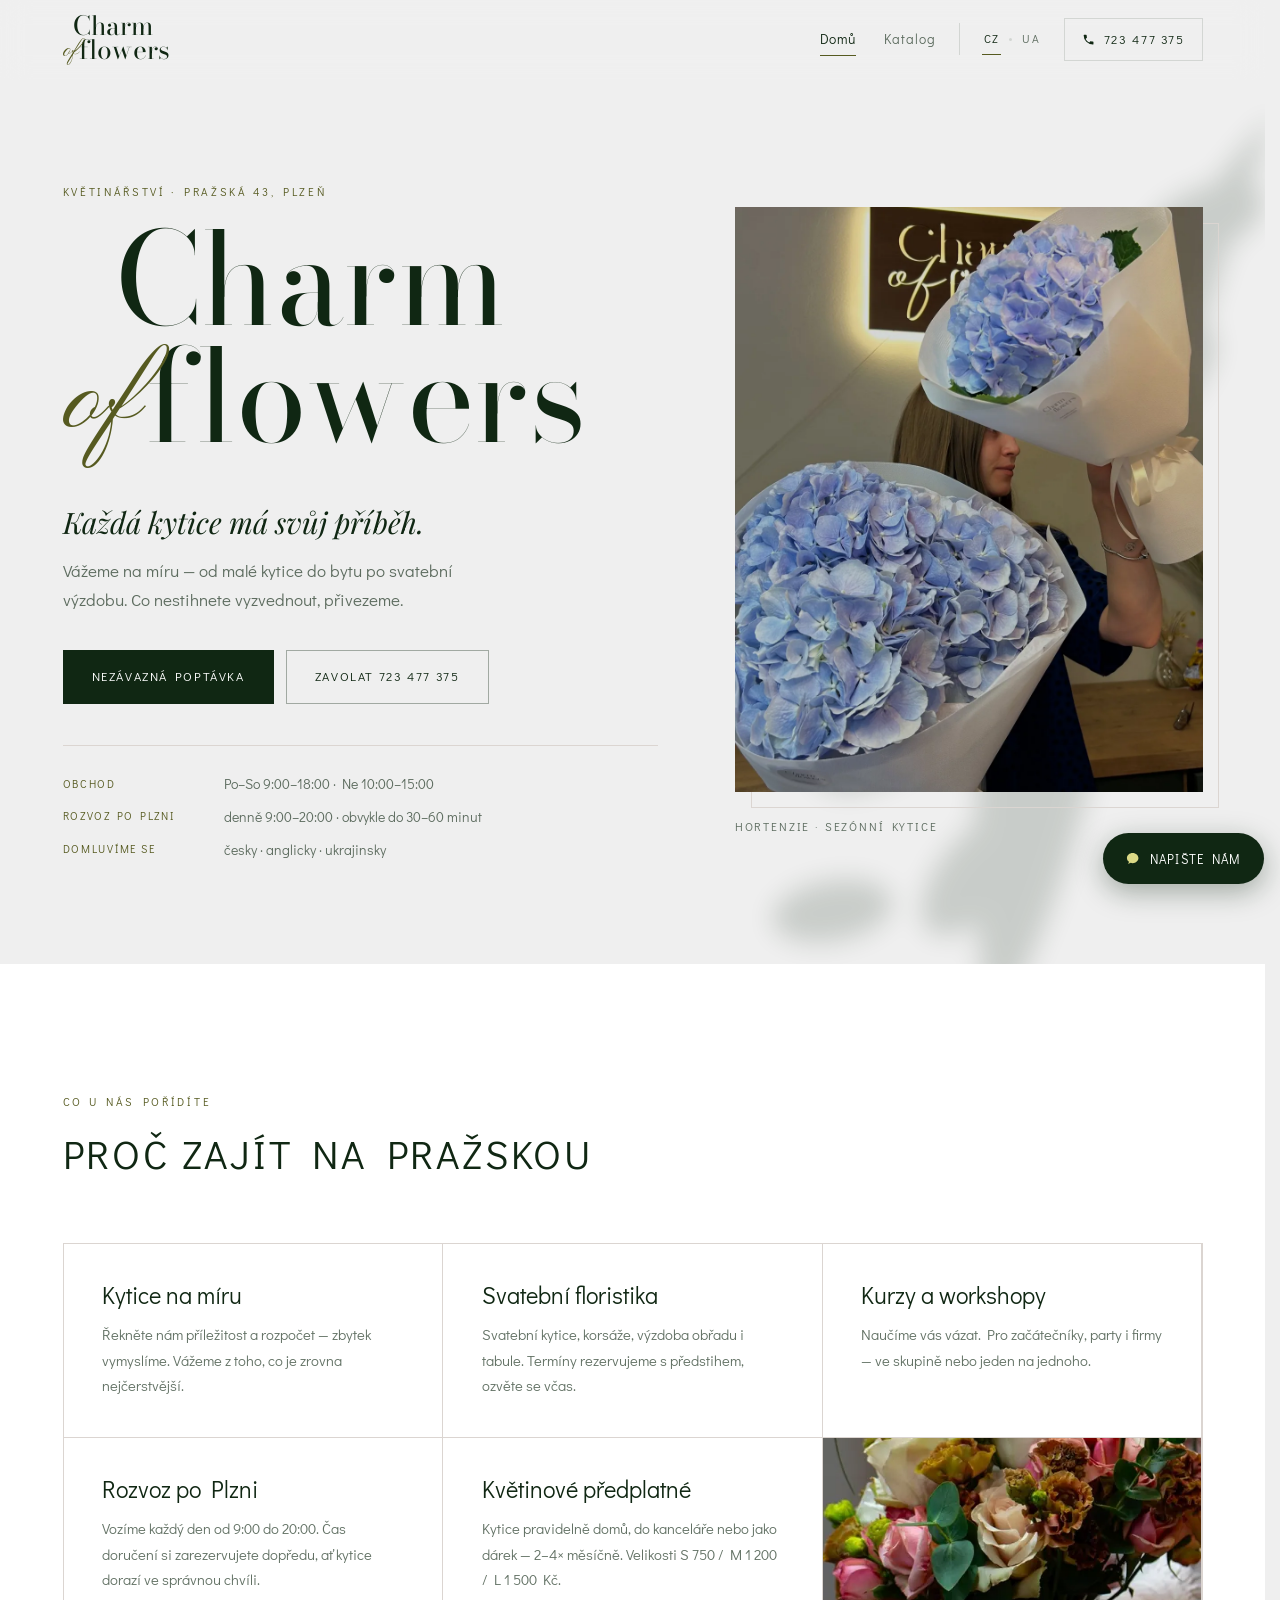
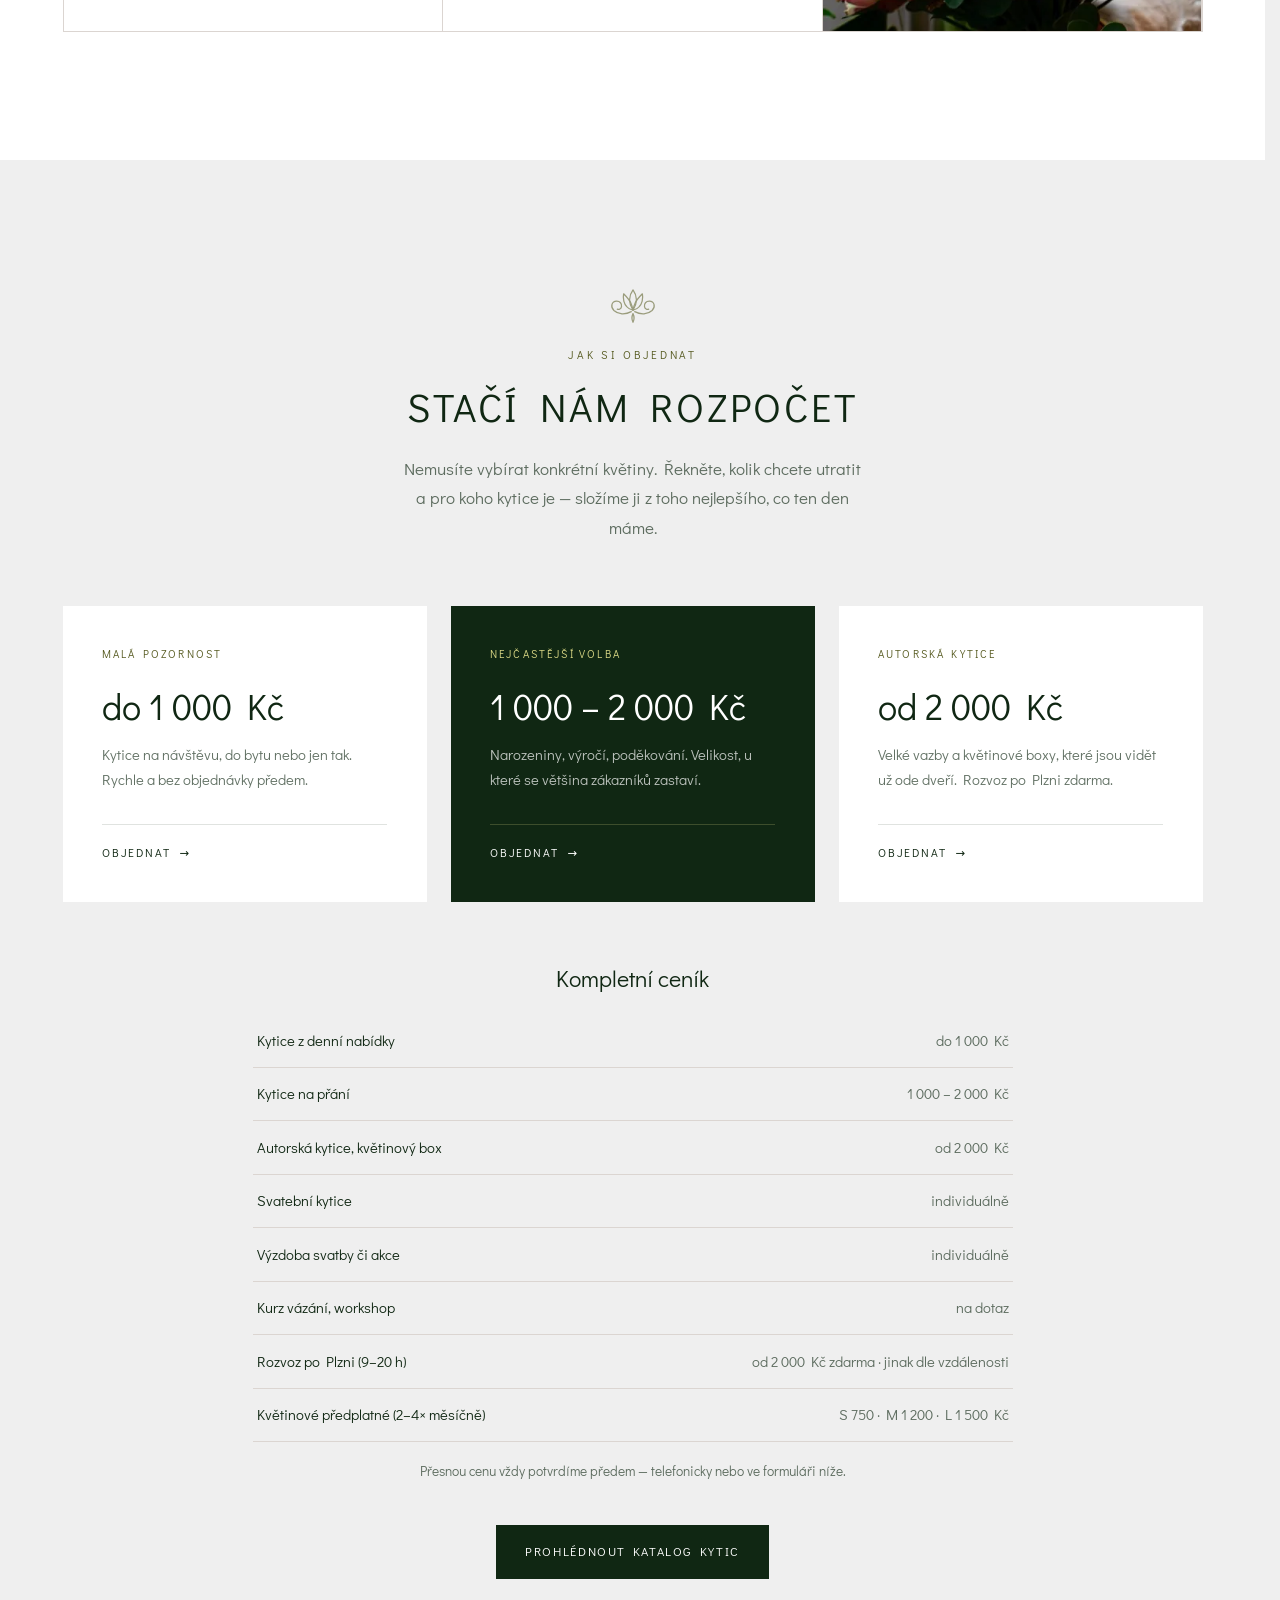
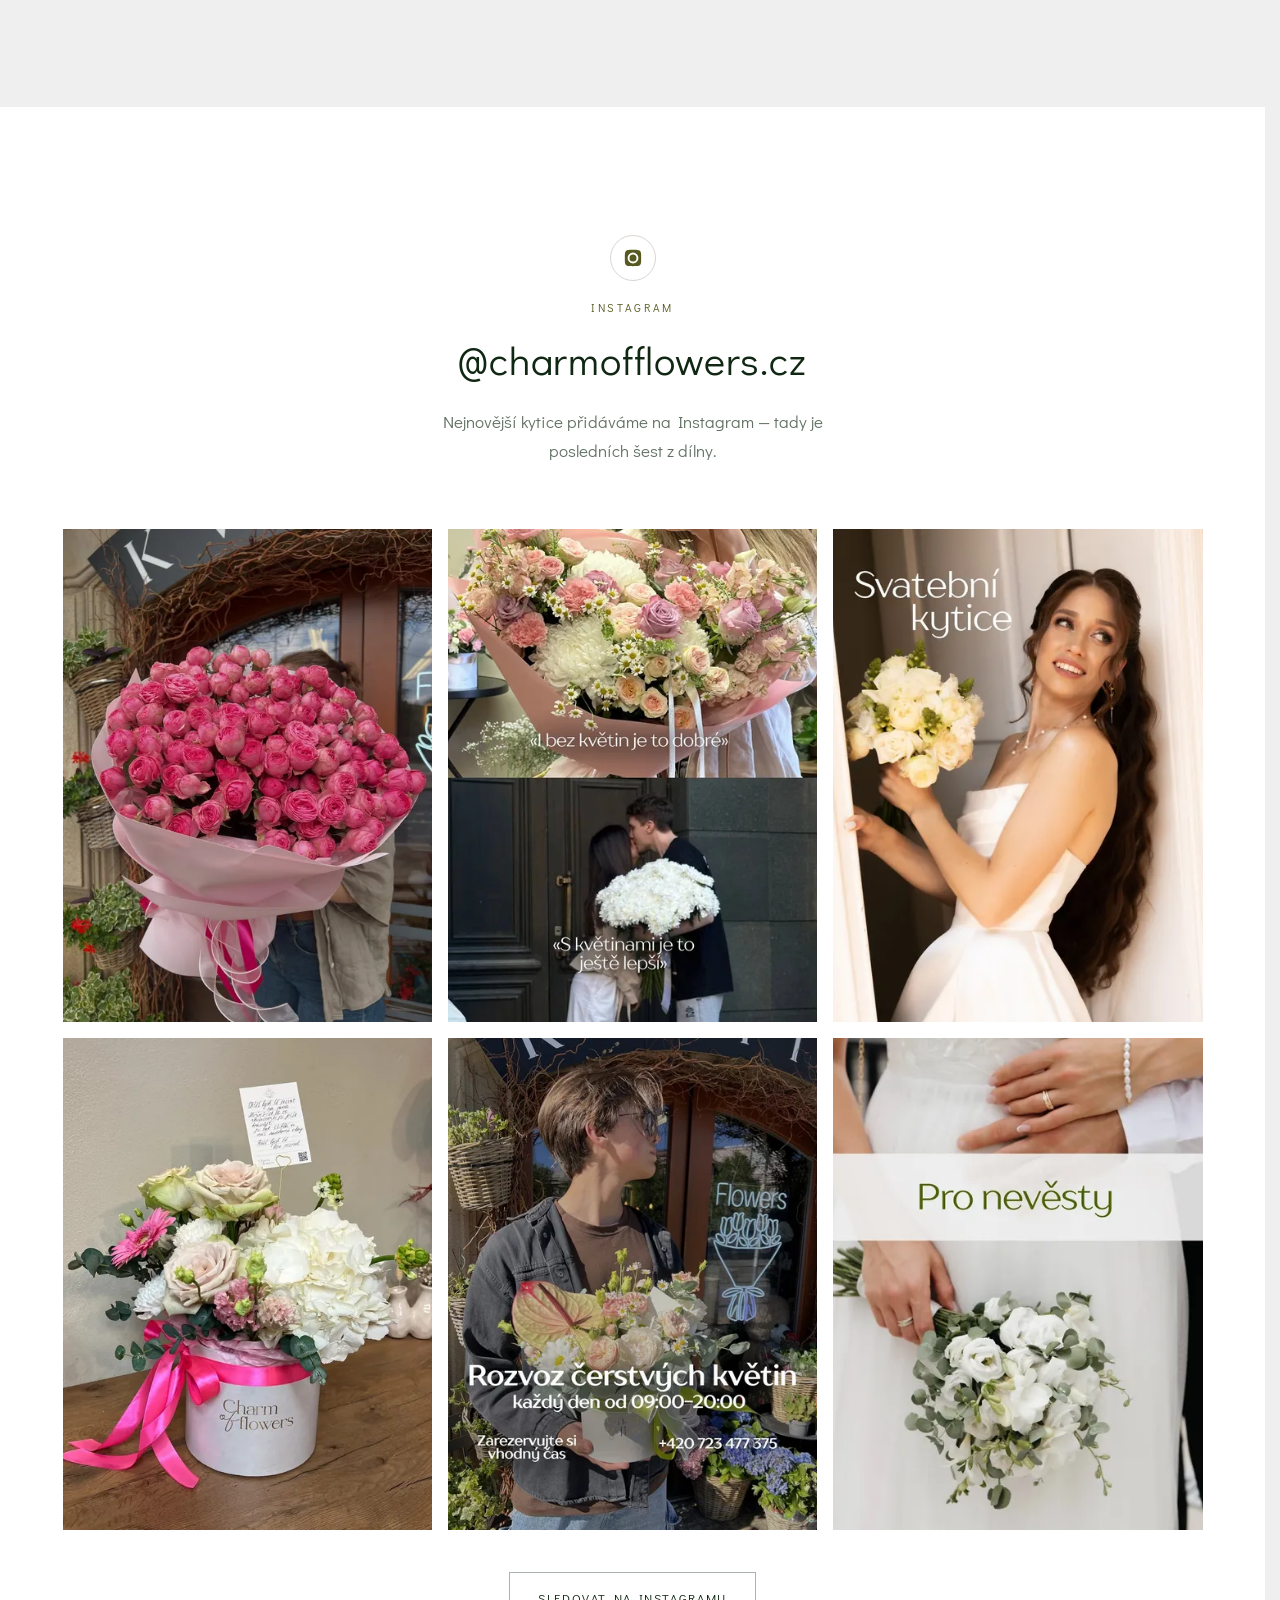
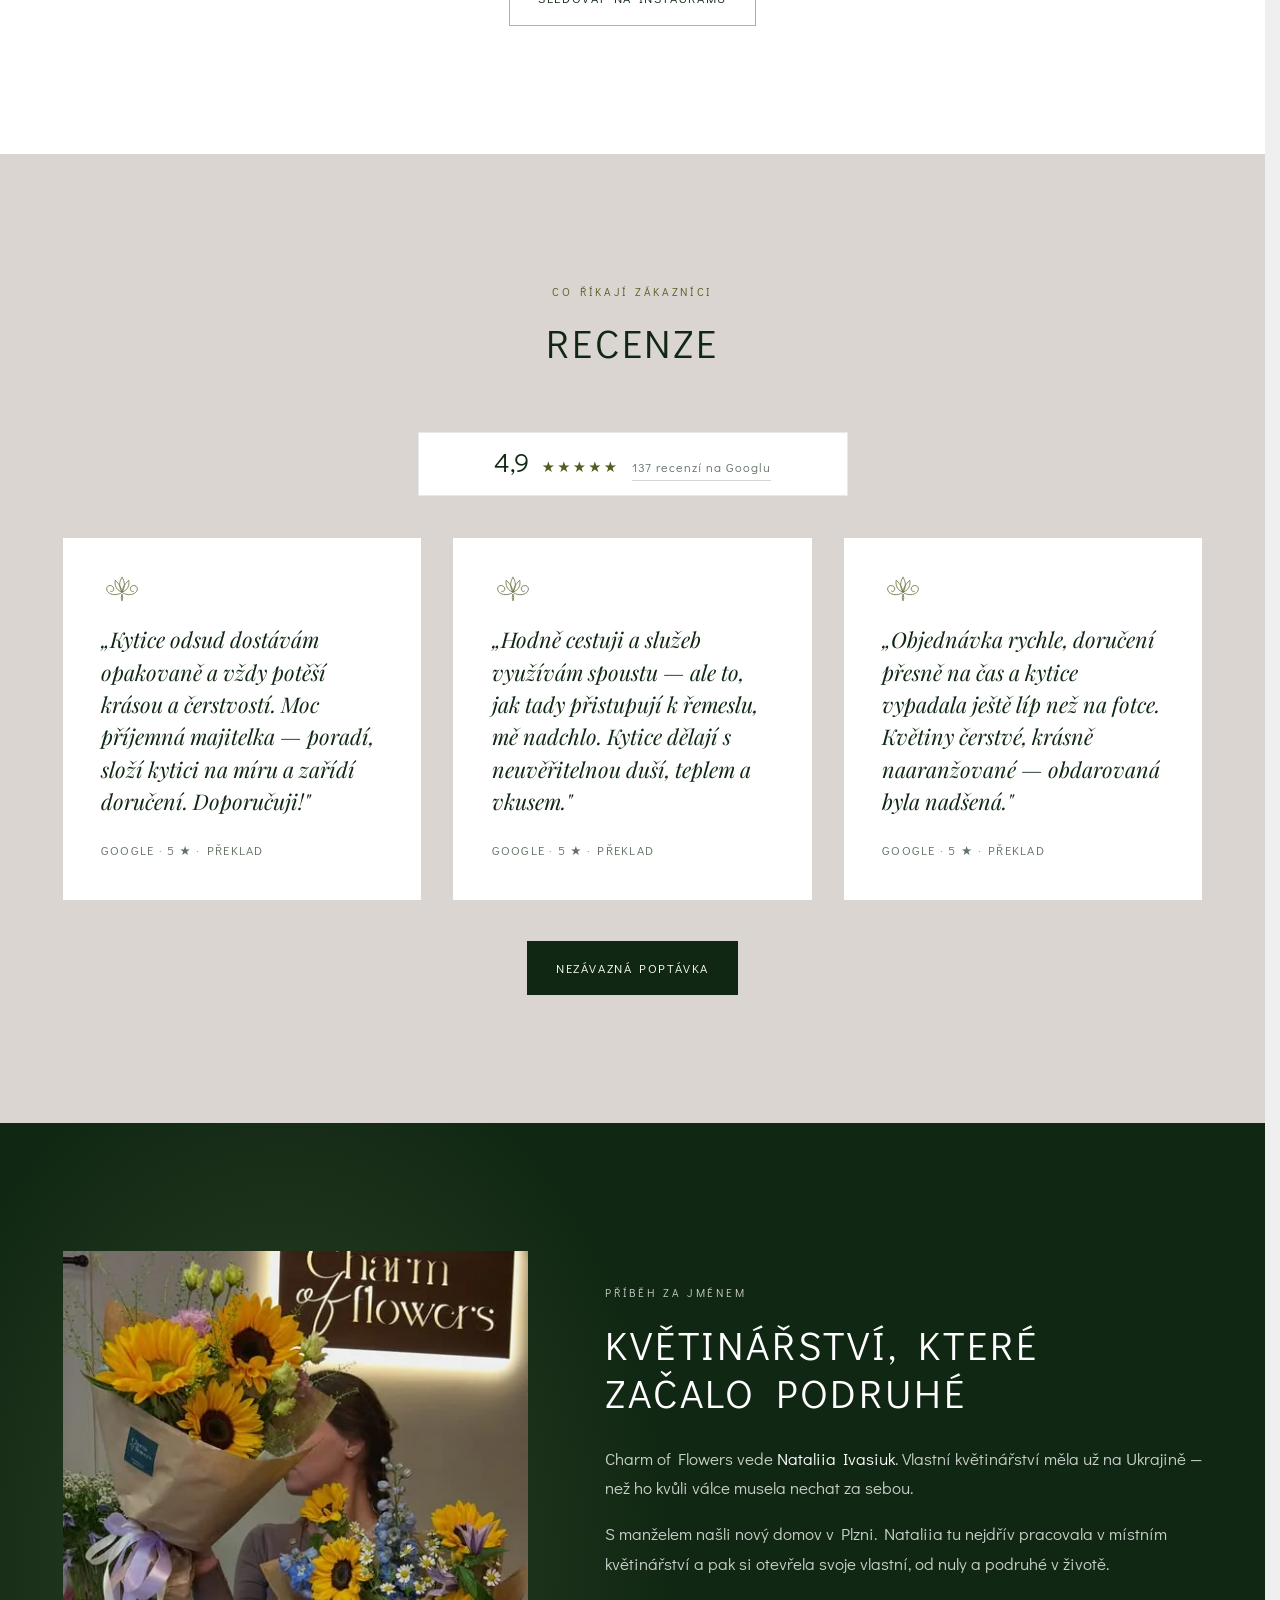
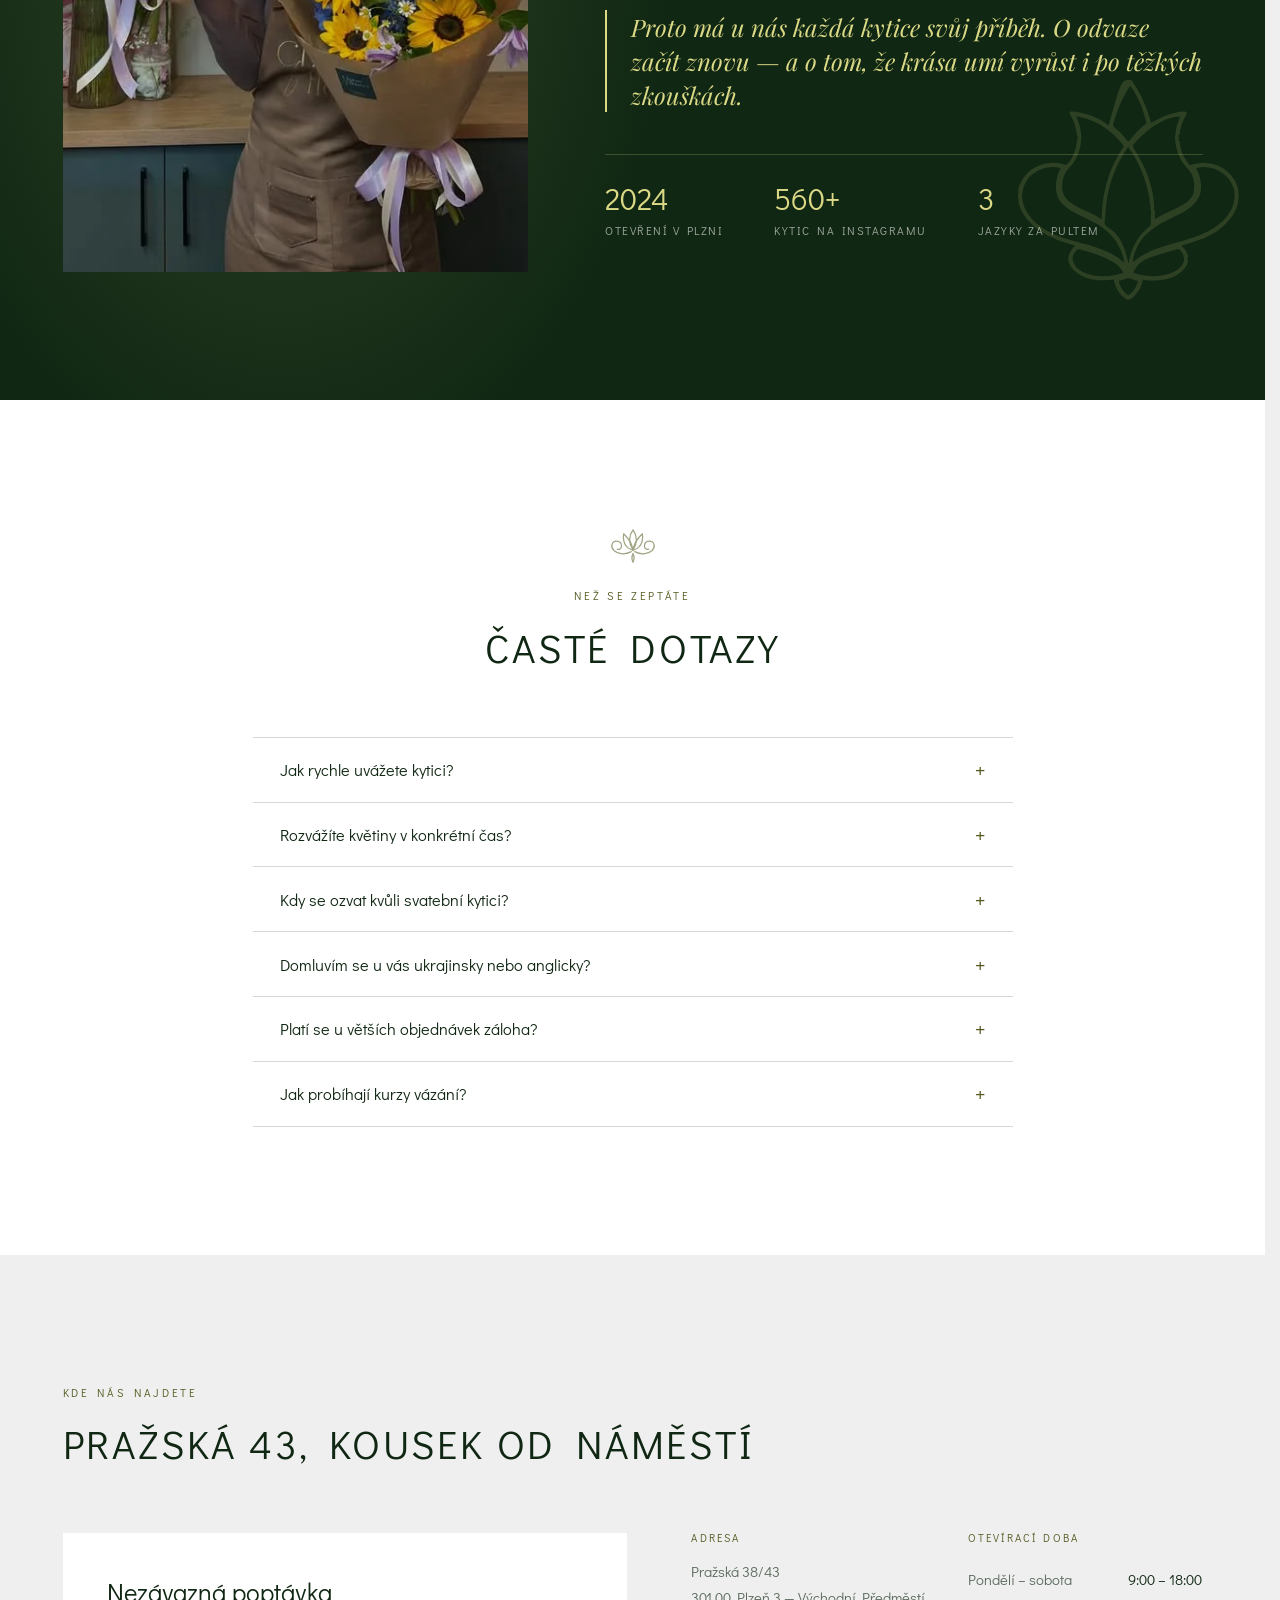
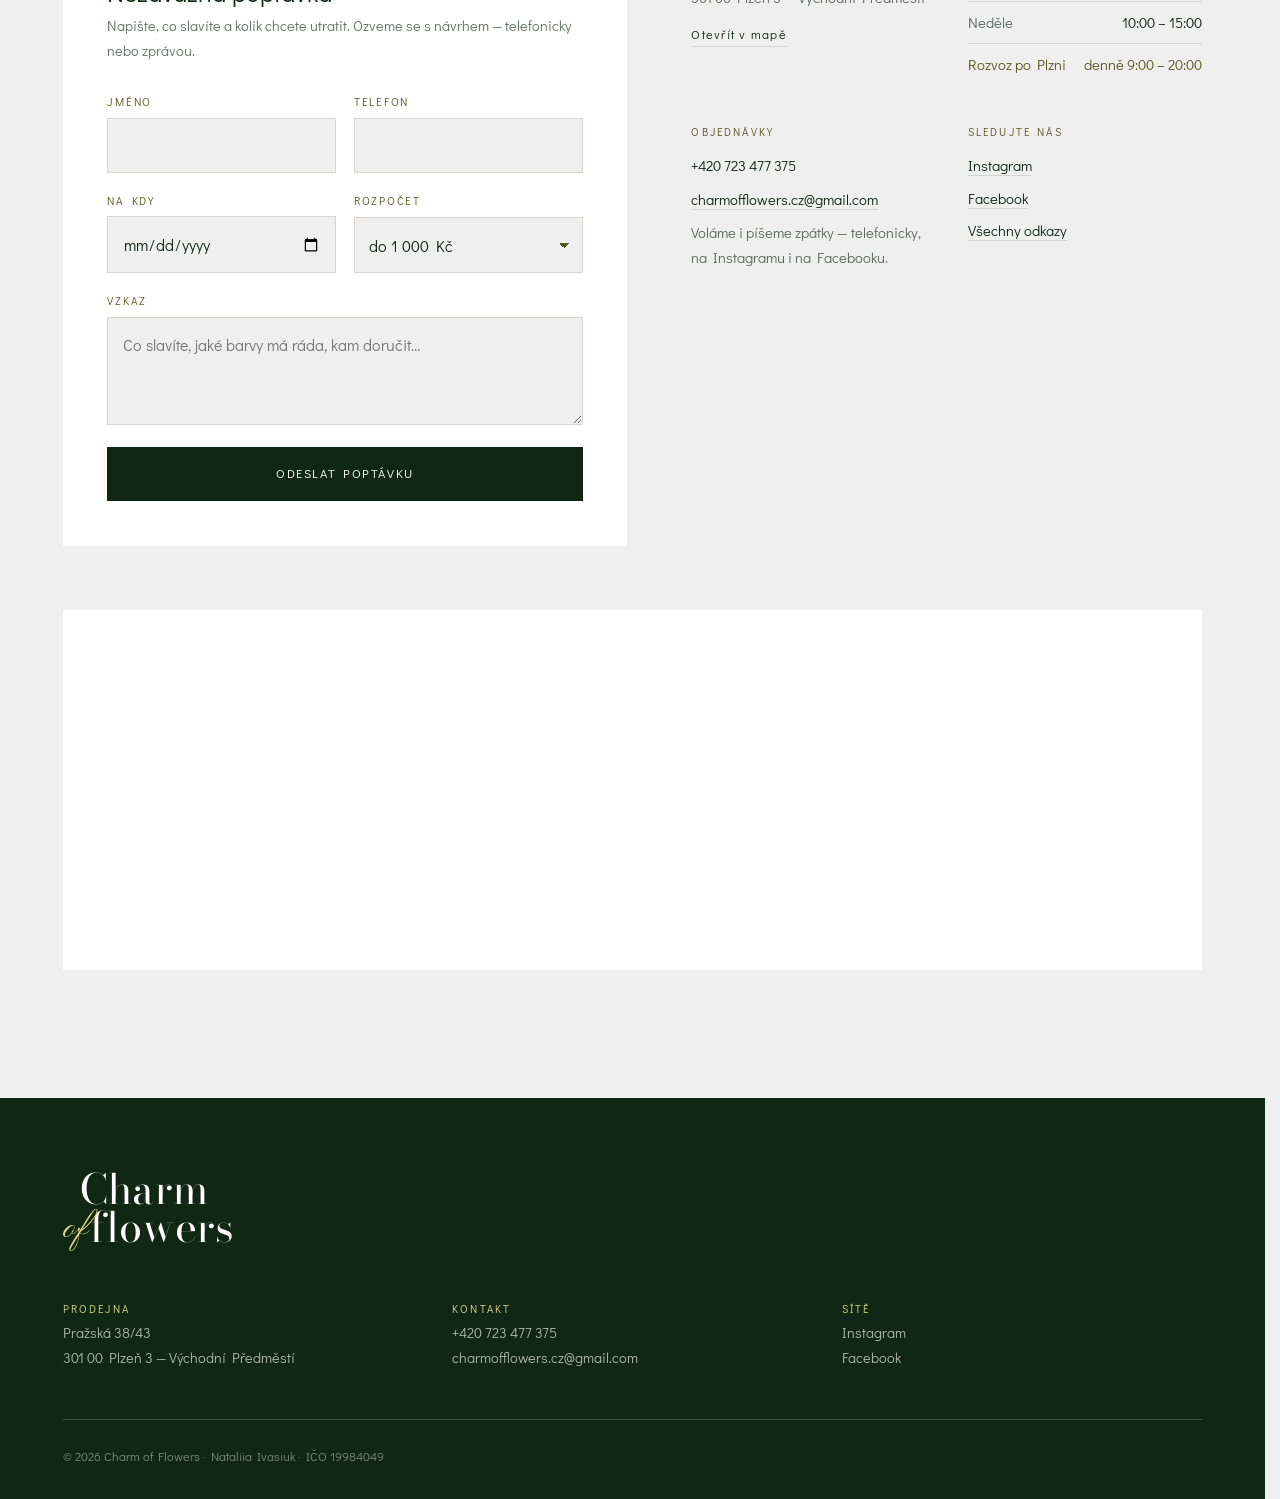
==== commit 9463cdd2: "Opravy z vicehlediskove revize — prvni davka FAQ uz neuskakuje Zavreni ostatnich otazek ubralo vysku" ====
--- a/index.html
+++ b/index.html
@@ -30,7 +30,7 @@
 <link rel="preconnect" href="https://fonts.googleapis.com">
 <link rel="preconnect" href="https://fonts.gstatic.com" crossorigin>
 <link href="https://fonts.googleapis.com/css2?family=Bodoni+Moda:opsz,wght@6..96,400;6..96,500&family=Playfair+Display:ital,wght@0,400;0,500;1,400&family=Didact+Gothic&family=Pinyon+Script&display=swap" rel="stylesheet">
-<link rel="stylesheet" href="assets/css/style.css?v=38">
+<link rel="stylesheet" href="assets/css/style.css?v=44">
 
 <script type="application/ld+json">
 {
@@ -609,8 +609,8 @@
   <button class="lb__nav lb__nav--next" id="lbNext" type="button" data-i18n-aria="lbNext" aria-label="Další fotka">&#8250;</button>
 </div>
 
-<script src="assets/js/i18n.js?v=38" defer></script>
-<script src="assets/js/main.js?v=38" defer></script>
+<script src="assets/js/i18n.js?v=44" defer></script>
+<script src="assets/js/main.js?v=44" defer></script>
 <!-- Statistiky návštěvnosti — GoatCounter: bez cookies, bez GDPR lišty. Přehled: https://charmofflowers.goatcounter.com -->
 <script data-goatcounter="https://charmofflowers.goatcounter.com/count" async src="https://gc.zgo.at/count.js"></script>
 </body>
--- a/assets/css/style.css
+++ b/assets/css/style.css
@@ -68,7 +68,13 @@
 
 /* ---------- 2. Reset ---------- */
 *, *::before, *::after { box-sizing: border-box; }
-html { -webkit-text-size-adjust: 100%; scroll-behavior: smooth; }
+html {
+  -webkit-text-size-adjust: 100%;
+  scroll-behavior: smooth;
+  /* bez toho zmizi pri otevreni lightboxu scrollbar a cela stranka
+     poskoci o 7,5 px do strany */
+  scrollbar-gutter: stable;
+}
 body {
   margin: 0;
   background: var(--bg);
@@ -99,6 +105,11 @@
   outline-offset: 3px;
   border-radius: 2px;
 }
+/* na tmavé ploše měl mech kontrast 2,18:1 — chartreuse dá 10,81:1,
+   je to totéž pravidlo, které web používá u .eyebrow--light */
+.foot :focus-visible,
+.sec--green :focus-visible,
+.lb :focus-visible { outline-color: var(--chartreuse); }
 
 .vh {
   position: absolute; width: 1px; height: 1px;
@@ -142,7 +153,7 @@
 
 .mark--xl { font-size: clamp(3.2rem, 12vw, 8rem); }
 .mark--md { font-size: clamp(1.9rem, 4.5vw, 2.6rem); }
-.mark--sm { font-size: clamp(1.15rem, 2.4vw, 1.4rem); }
+.mark--sm { font-size: clamp(1.28rem, 2.7vw, 1.65rem); }
 
 /* na světlém pozadí potřebuje skript tmavší tón, aby byl vidět */
 .mark--on-light .mark__of { color: var(--moss); }
@@ -241,7 +252,11 @@
   margin-inline: auto;
   padding: .85rem var(--pad);
 }
-.site-head__logo { text-decoration: none; flex: none; }
+.site-head__logo {
+  text-decoration: none; flex: none;
+  transition: opacity .25s var(--ease);
+}
+.site-head__logo:hover { opacity: .72; }
 
 .nav {
   display: flex; gap: clamp(1rem, 2.2vw, 2rem);
@@ -318,8 +333,10 @@
   right: -6%; top: -10%;
   width: 58%; height: 120%;
   color: var(--green);
-  opacity: .07;
-  filter: blur(26px);
+  /* při .07 a rozostření 26 px byl rozdíl proti pozadí 6 % — pod prahem
+     viditelnosti; moodboard přitom stojí na stínech rostlin */
+  opacity: .17;
+  filter: blur(13px);
   animation: shadow-drift 46s ease-in-out infinite alternate;
   pointer-events: none;
 }
@@ -447,8 +464,9 @@
   transform: scaleX(0); transform-origin: left;
   transition: transform .5s var(--ease);
 }
+/* karty nemají žádný odkaz, takže reakce na najetí slibovala kliknutí,
+   které nikam nevede — zůstává jen jemné projasnění plochy */
 .card:hover { background: #fbfaf9; }
-.card:hover::before { transform: scaleX(1); }
 .card__t {
   margin: 0 0 .9rem;
   font-family: var(--ff-disp);
@@ -468,6 +486,12 @@
   width: 100%; height: 100%;
   object-fit: cover;
   object-position: center 42%;
+}
+
+/* pod 1000 px jsou dva sloupce a fotka se span 2 se vedle páté karty
+   nevejde — v mřížce zůstávalo prázdné greige okno */
+@media (max-width: 999px) {
+  .cards__photo { grid-column: auto; }
 }
 
 @media (min-width: 1000px) {
@@ -633,6 +657,9 @@
 .gal-follow {
   display: flex; flex-wrap: wrap; justify-content: center; gap: .7rem;
   margin-top: clamp(1.8rem, 3.5vw, 2.6rem);
+  /* je to <p>, takze si nese margin-bottom: 1em z resetu a sekce
+     zakoncene tlacitkem konciy o 16 px niz nez ostatni */
+  margin-bottom: 0;
 }
 
 
@@ -660,7 +687,13 @@
   color: var(--ink);
 }
 .review__src { margin: 0; font-size: .78rem; letter-spacing: .1em; text-transform: uppercase; color: var(--ink-60); }
-.reviews__cta { margin-top: clamp(1.8rem, 3.5vw, 2.6rem); text-align: center; }
+/* Byla psaná pro jedno tlačítko; jakmile v katalogu přibylo druhé,
+   držel je od sebe jen bílý znak mezi značkami — svisle 0,00 px. */
+.reviews__cta {
+  display: flex; flex-wrap: wrap; justify-content: center; gap: .7rem;
+  margin-top: clamp(1.8rem, 3.5vw, 2.6rem);
+  margin-bottom: 0;
+}
 
 /* Google badge nad recenzemi — čísla se upravují v adminu (Texty) */
 .gbadge {
@@ -756,6 +789,7 @@
 .faq__item:first-child { border-top: 1px solid var(--greige); }
 .faq__item summary {
   display: flex; align-items: center; justify-content: space-between; gap: 1rem;
+  line-height: 1.3;
   padding: 1.15rem clamp(1.1rem, 2.5vw, 1.7rem);
   font-weight: 400;
   font-size: 1.02rem;
@@ -879,7 +913,9 @@
 }
 
 /* ---------- 15b. Katalog ---------- */
-.kat-head { padding: clamp(3rem, 6vw, 4.5rem) 0 0; }
+/* zkratka "padding: X 0 0" prebijela i spodek z .sec, takze blok koncil
+   presne na hrane dalsi sekce (0,00 px) — jinde je vsude 54,4 px */
+.kat-head { padding-top: clamp(3rem, 6vw, 4.5rem); }
 .kat-head .sec__lede { max-width: 52ch; }
 
 .filters { margin: clamp(1.8rem, 4vw, 2.6rem) 0 0; display: grid; gap: 1rem; }
@@ -925,7 +961,9 @@
 }
 .kat-item:hover { transform: translateY(-4px); border-color: var(--moss); }
 .kat-item.is-hidden { display: none; }
-.kat-item__photo { position: relative; margin: 0; overflow: hidden; }
+/* filtr prekresli mrizku a fotky se nacitaji znovu; bez podkladu
+   svitil pod nimi bily obdelnik — .shot v galerii to resi stejne */
+.kat-item__photo { position: relative; margin: 0; overflow: hidden; background: var(--greige); }
 .kat-item__photo img {
   width: 100%;
   aspect-ratio: 4 / 5;
@@ -1253,9 +1291,40 @@
 
 @media (max-width: 760px) {
   .pay { grid-template-columns: 1fr; }
-  .pay__code { order: 2; }
-  .pay__form { order: 1; }
-}
+  /* v ukrajinštině jsou popisky delší, dvousloupcová definice zúžila
+     hodnotu tak, že se IBAN lámal — a je to jediné číslo, které si
+     člověk opisuje ručně, když mu QR nesedne */
+  .pay__acc { grid-template-columns: 1fr; gap: .1rem; }
+  .pay__acc dd { margin-bottom: .7rem; }
+  /* Kód patří na první obrazovku: většina lidí sem přijde s odkazem,
+     kde je částka už vyplněná, a chce jen namířit foťák. Když byl
+     formulář nahoře, QR začínal až na 820. pixelu — pod ohybem. */
+  .pay__code { order: 1; }
+  .pay__form { order: 2; }
+  .pay__qr img { max-width: 210px; }
+  .pay__sum { margin: .7rem 0 .8rem; font-size: 1.35rem; }
+}
+
+
+/* ---------- 19c. Stránka 404 ---------- */
+.err {
+  display: flex; align-items: center;
+  min-height: calc(100vh - 70px);
+  padding-block: clamp(3rem, 10vw, 7rem);
+}
+.err__in { max-width: 44ch; }
+.err__title {
+  margin: 0 0 1.1rem;
+  font-family: var(--ff-disp);
+  font-size: clamp(1.7rem, 1.1rem + 2.4vw, 2.8rem);
+  text-transform: uppercase;
+  letter-spacing: .06em;
+  line-height: 1.18;
+}
+.err__p { margin: 0 0 2rem; color: var(--ink-60); }
+.err__cta { display: flex; flex-wrap: wrap; gap: .7rem; }
+.err__orn { width: 74px; margin: 0 0 1.8rem; color: var(--moss); opacity: .5; }
+@media (max-width: 420px) { .err__cta .btn { flex: 1 1 100%; justify-content: center; } }
 
 /* ---------- 20. Responzivita ---------- */
 @media (max-width: 900px) {
@@ -1280,7 +1349,9 @@
   }
   .site-head__cta span { display: none; }
   .site-head__cta svg { width: 1.15em; height: 1.15em; }
-  .foot { padding-bottom: 5.5rem; }
+  /* odsazení je kvůli plovoucí bublině chatu — na stránce Záloha
+     žádná není, takže tam zbývalo 88 px prázdné tmavé plochy */
+  body:has(.chat) .foot { padding-bottom: 5.5rem; }
   .chat__fab span { display: none; }
   .chat__fab { padding: .95rem; }
   .chat__ico { width: 1.5em; height: 1.5em; }
@@ -1305,6 +1376,16 @@
   .info a, .info__link, .link-ig, .socials a, .tier__go {
     display: inline-flex; align-items: center;
     min-height: 44px;
+    /* dotykový terč 44 px odsunul spodní linku 15 px pod text —
+       podtržení proto kreslíme textem, ne hranou boxu */
+    border-bottom: 0;
+    text-decoration: underline;
+    text-decoration-thickness: 1px;
+    text-underline-offset: .25em;
+    text-decoration-color: var(--hair-l);
+  }
+  .info a:hover, .info__link:hover, .link-ig:hover, .socials a:hover, .tier__go:hover {
+    text-decoration-color: var(--moss);
   }
   .chip { padding: .65rem 1.05rem; }
   .form__grid { gap: .85rem; }
@@ -1320,12 +1401,25 @@
     border-bottom: 1px solid var(--hair-l);
     max-height: 0; overflow: hidden;
     visibility: hidden;
-    transition: max-height .4s var(--ease), visibility 0s .4s;
+    transition: max-height .28s var(--ease), visibility 0s .28s;
   }
-  .nav.is-open { max-height: 26rem; visibility: visible; transition-delay: 0s; }
+  .nav.is-open { max-height: 15rem; visibility: visible; transition-delay: 0s; }
   .nav a { padding: .95rem 0; border-bottom: 1px solid var(--hair-l); font-size: .92rem; }
   .nav a:last-child { border-bottom: 0; }
   .nav a::after { display: none; }
+
+  /* Tři čísla v Příběhu se na telefonu lámala 2 + 1: dvě vedle sebe
+     a třetí osamocené na dalším řádku, každé jinak široké. Mřížka
+     o třech stejných sloupcích je srovná do jedné řady — čísla proto
+     menší a popisky užší, aby se do 103 px vešly. */
+  .story__nums {
+    display: grid;
+    grid-template-columns: repeat(3, 1fr);
+    gap: .8rem;
+    align-items: start;
+  }
+  .story__nums dt { font-size: 1.5rem; }
+  .story__nums dd { font-size: .65rem; letter-spacing: .08em; margin-top: .35rem; }
 
   .hero__cta { gap: .6rem; }
   .hero__cta .btn { flex: 1 1 100%; justify-content: center; }
@@ -1387,11 +1481,20 @@
   /* katalog: 2 kompaktní sloupce místo jednoho obřího */
   .kat { grid-template-columns: repeat(2, 1fr); gap: .6rem; }
   .kat-item__body { padding: .75rem .8rem .85rem; }
-  .kat-item__t { font-size: .92rem; }
+  /* při sjednocování velikostí písma spadly název i cena na .92rem
+     a dlaždice ztratila těžiště — název vede, cena doplňuje */
+  .kat-item__t { font-size: 1.05rem; }
   .kat-item__f { font-size: .72rem; margin-bottom: .6rem; }
-  .kat-item__row { flex-wrap: wrap; gap: .3rem .6rem; padding-top: .55rem; }
-  .kat-item__price { font-size: .92rem; }
-  .kat-item__tag { left: .5rem; top: .5rem; padding: .22rem .5rem; font-size: .58rem; }
+  /* Cena (97 px) a odkaz (86 px) se do 137 px vedle sebe nevejdou —
+     nowrap jen zmackl odkaz na 32 px. Skladame je proto pod sebe
+     zamerne, na jednu levou hranu, misto nahodneho zalomeni. */
+  .kat-item__row {
+    flex-direction: column; align-items: flex-start;
+    flex-wrap: nowrap; gap: 0; padding-top: .5rem;
+  }
+  .kat-item__go { padding-left: 0; }
+  .kat-item__price { font-size: .85rem; color: var(--moss); }
+  .kat-item__tag { left: .5rem; top: .5rem; padding: .22rem .5rem; font-size: .68rem; }
 }
 
 @media (max-width: 480px) {
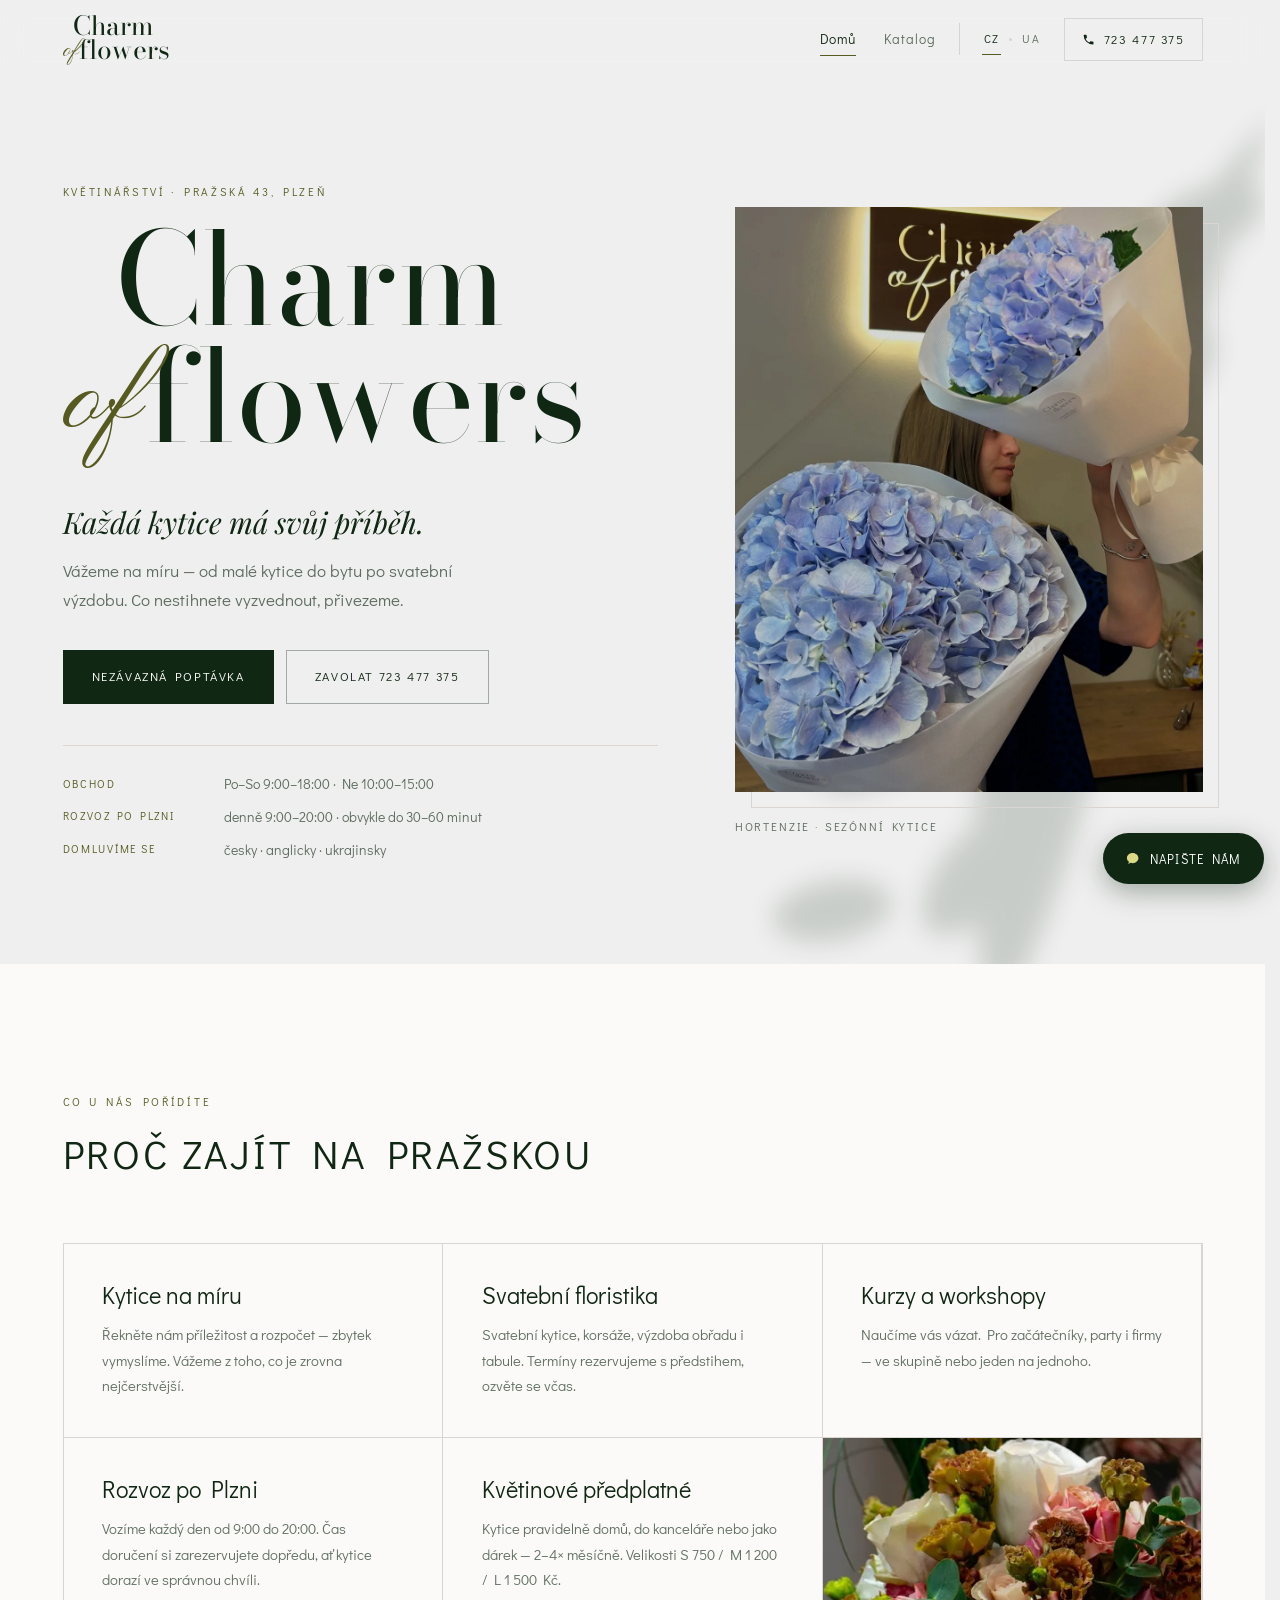
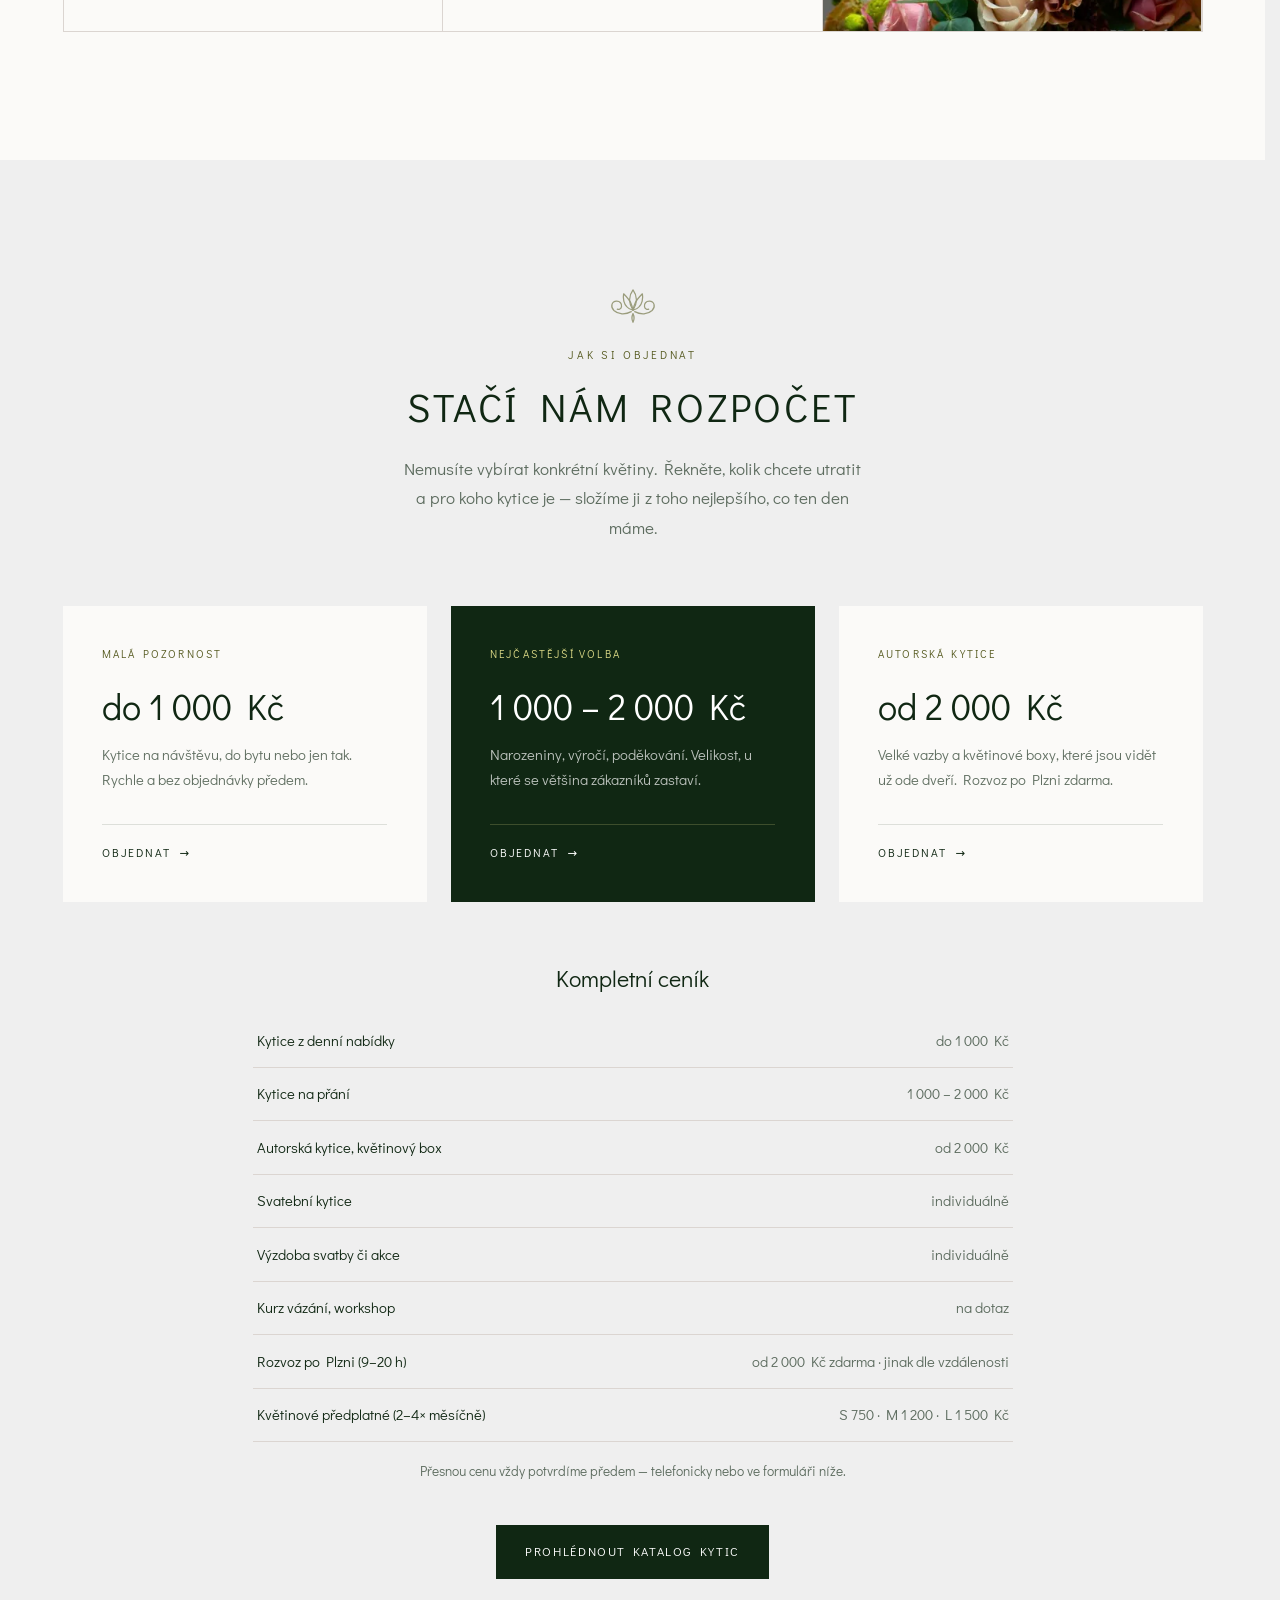
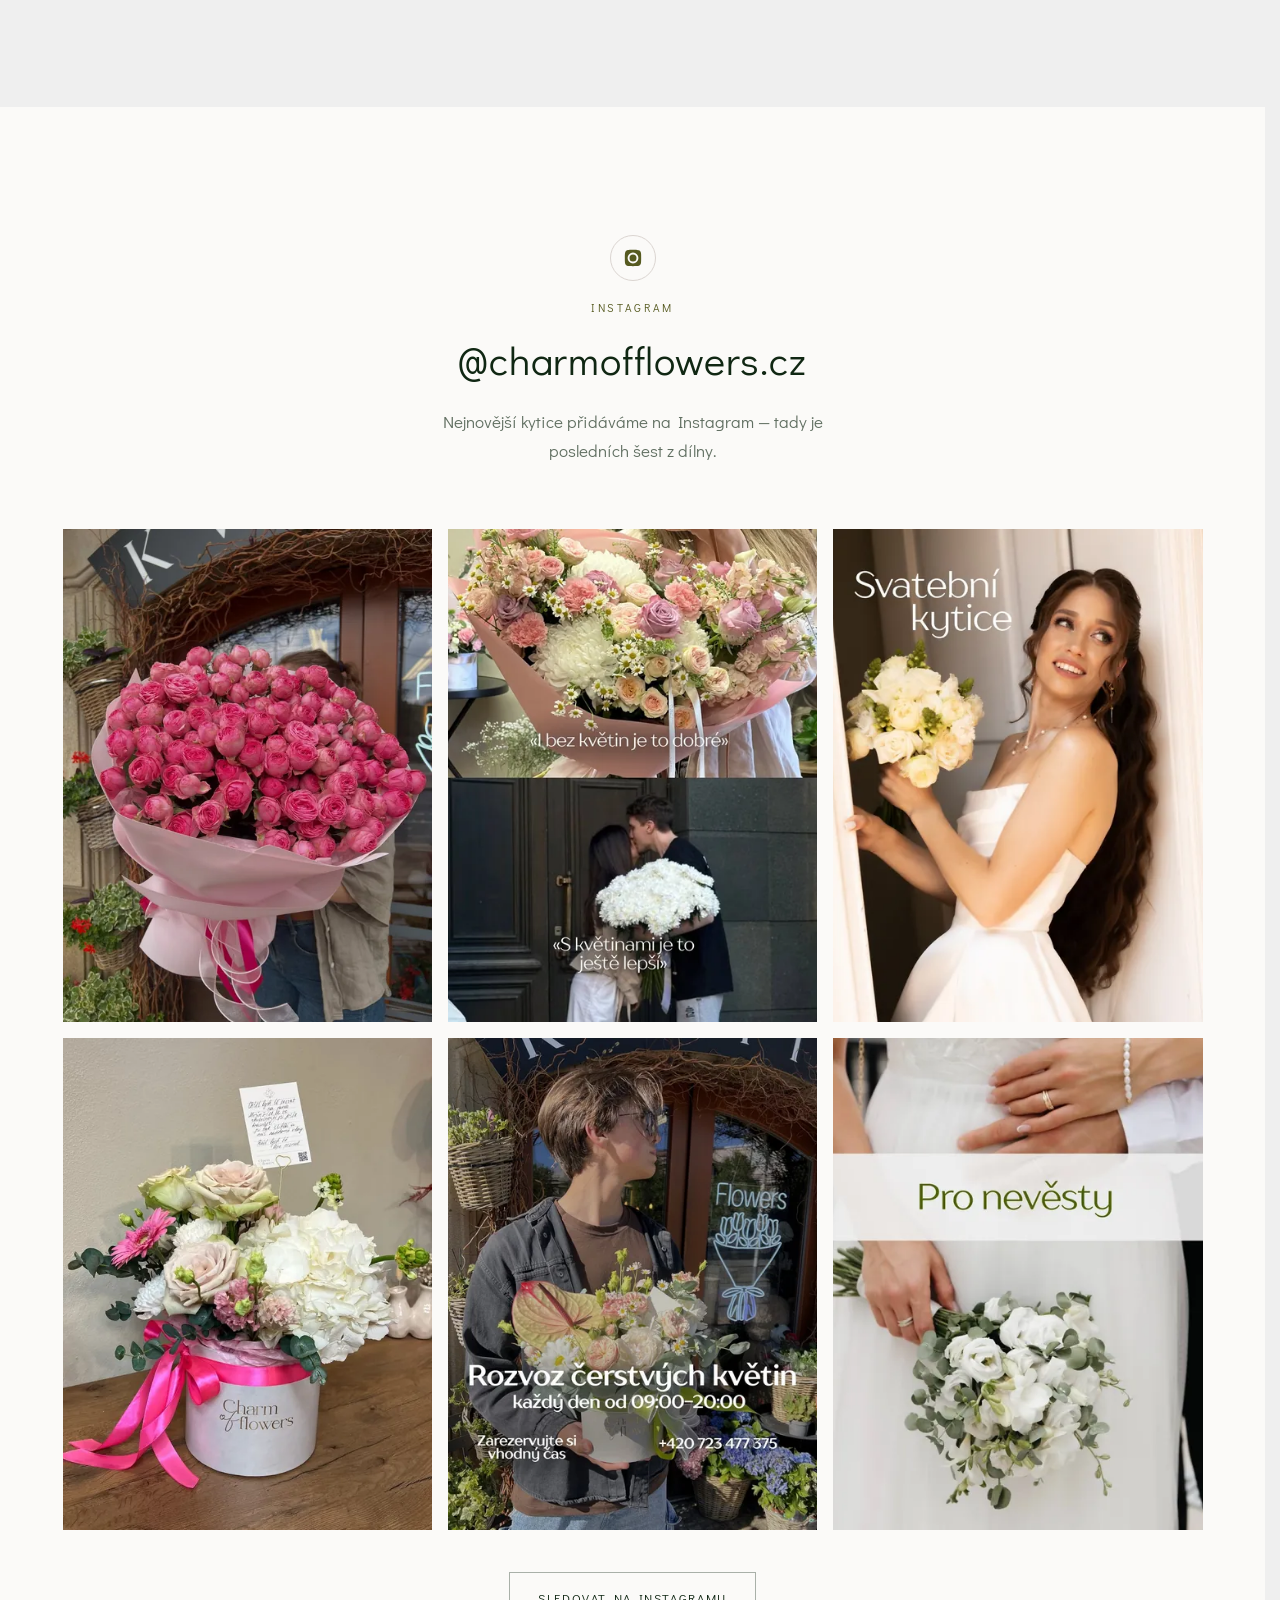
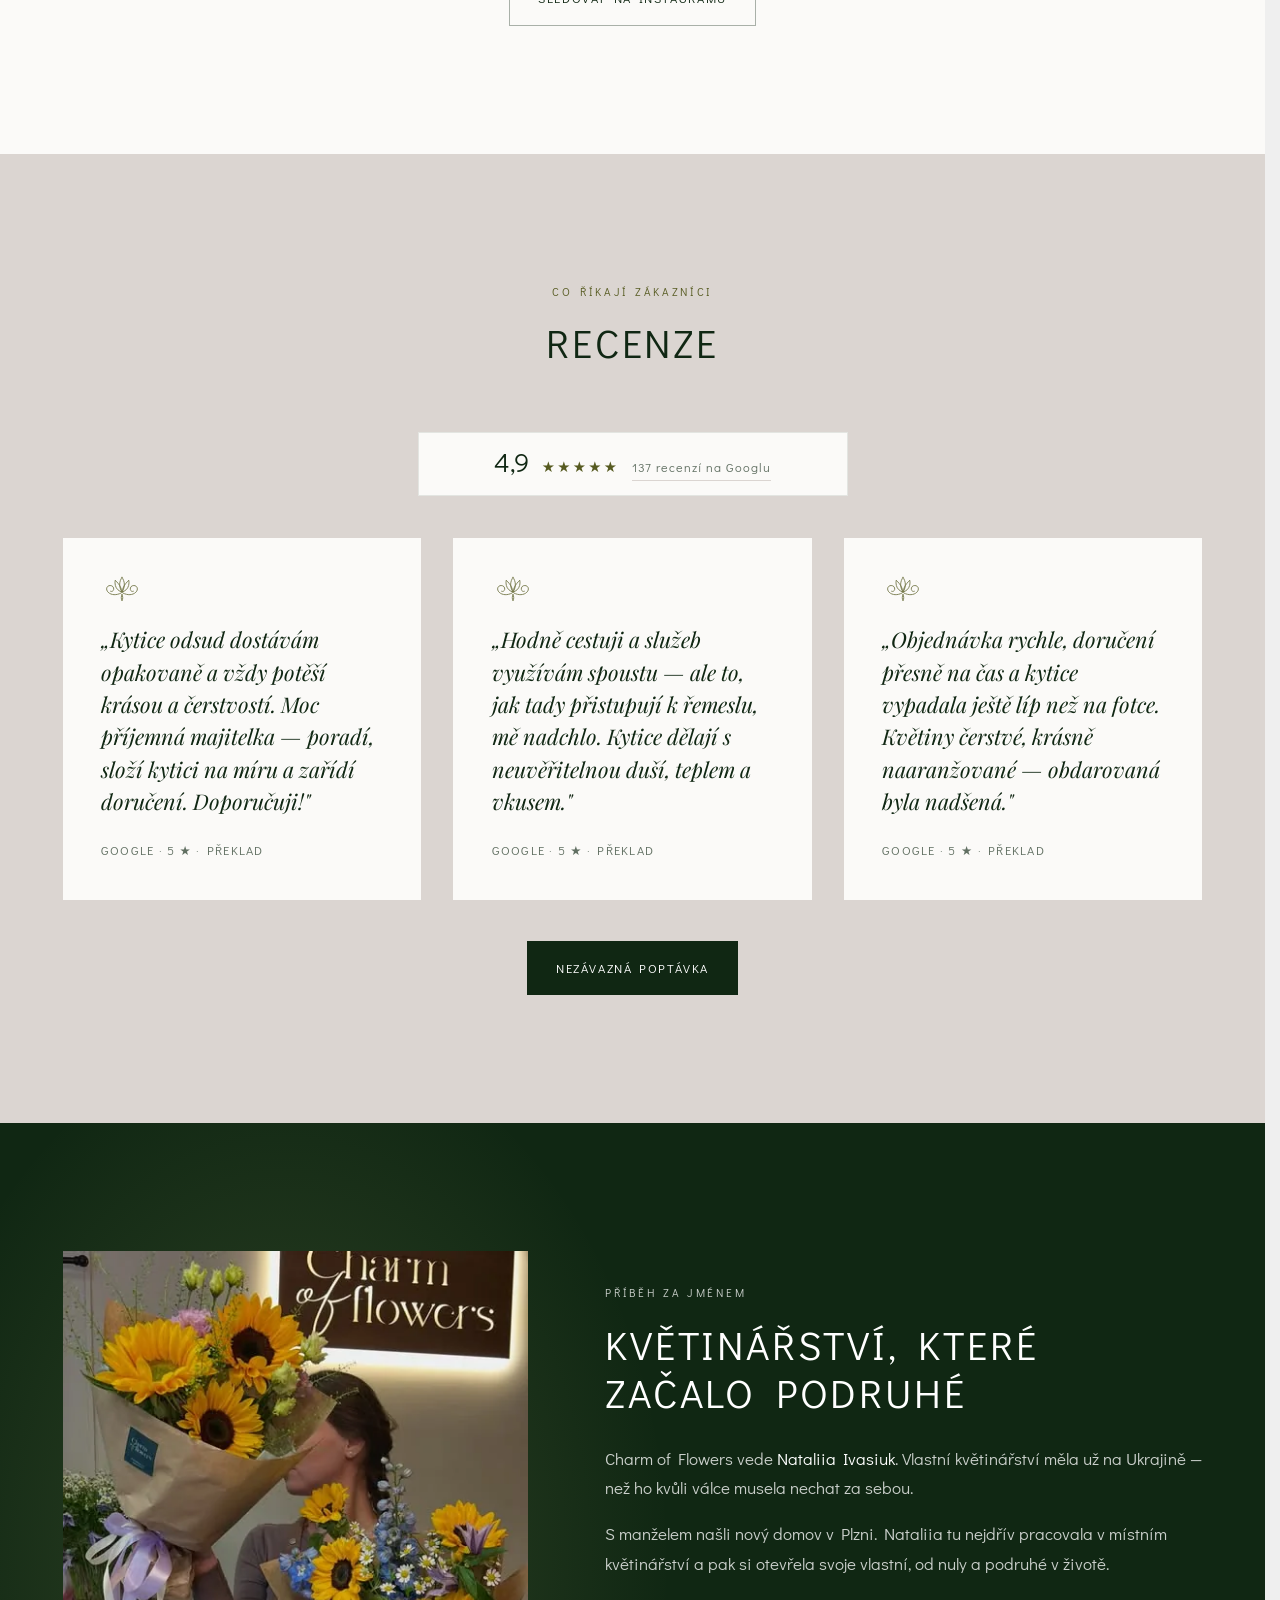
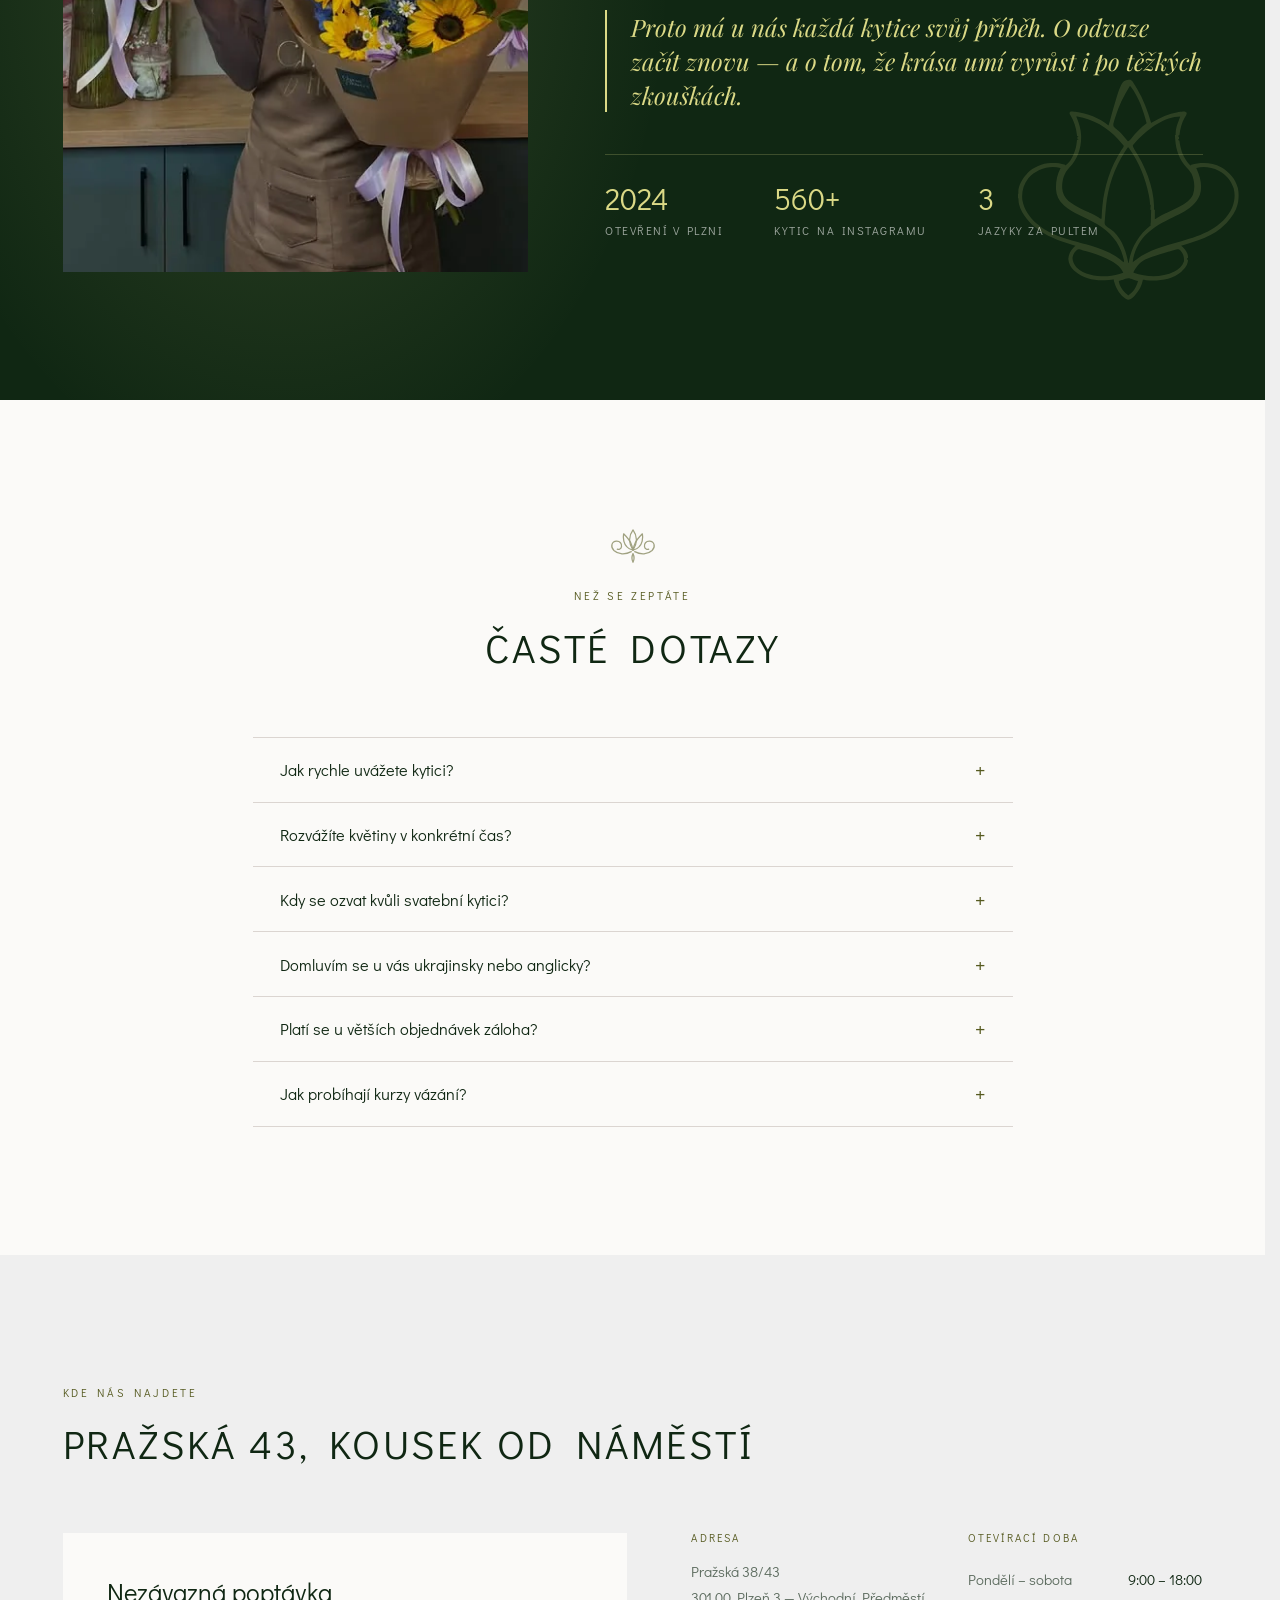
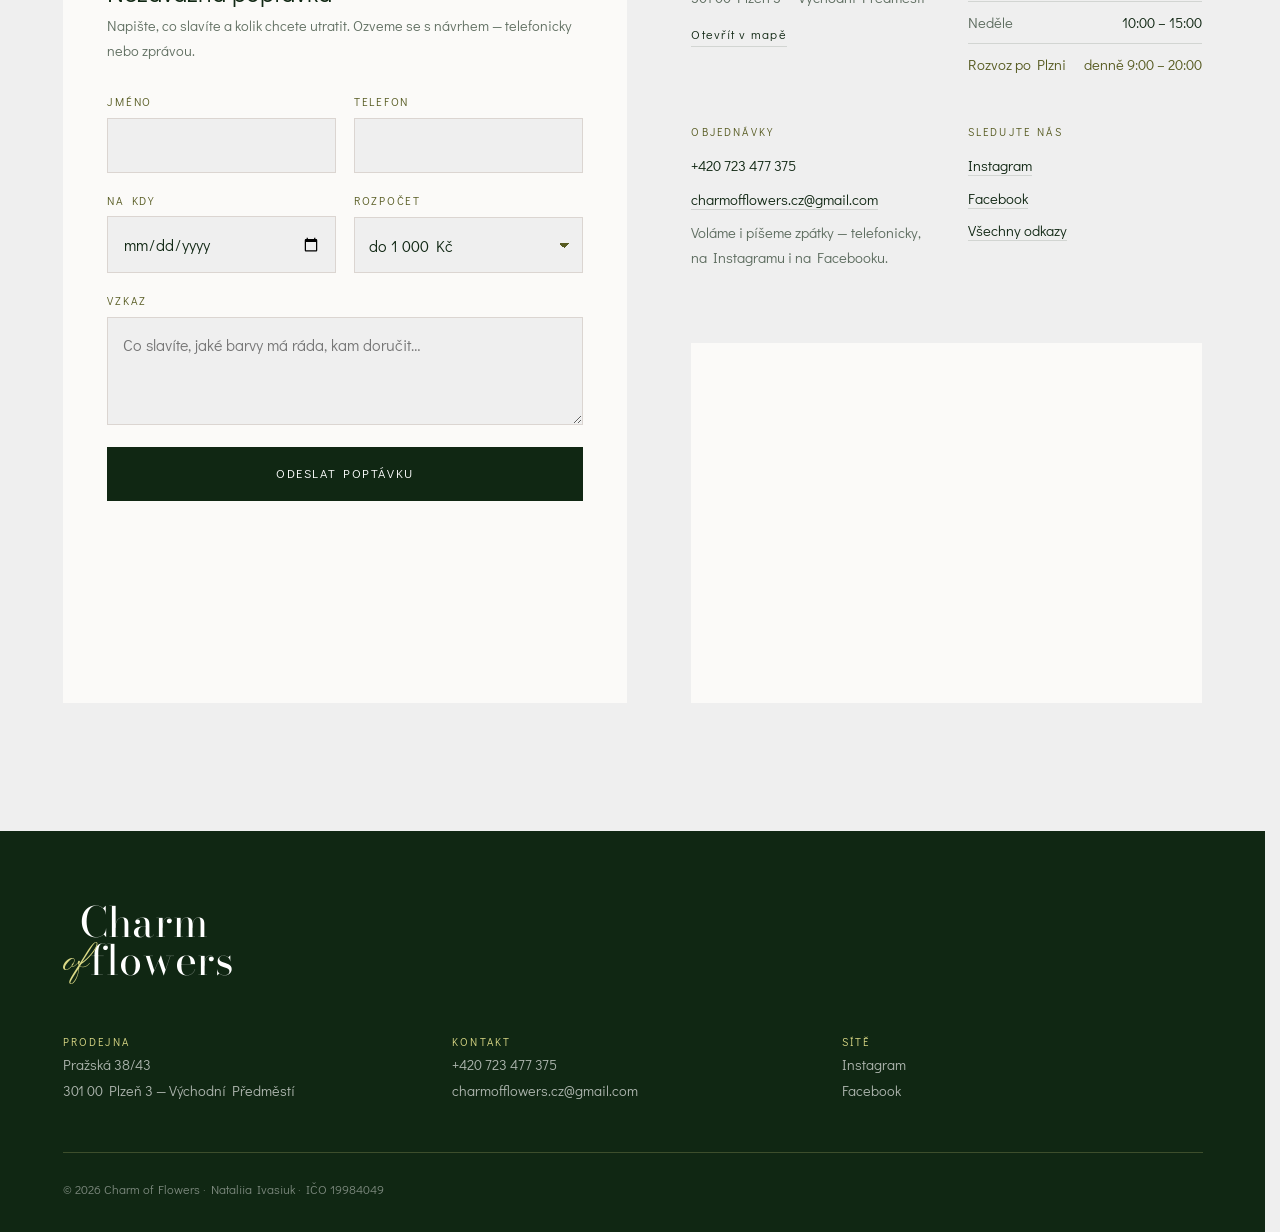
==== commit b1f360a1: "Opravy z revize — druha davka: barva karet, filtr, lightbox, kontakt Cista bila pryc Brand guide zna" ====
--- a/index.html
+++ b/index.html
@@ -30,7 +30,7 @@
 <link rel="preconnect" href="https://fonts.googleapis.com">
 <link rel="preconnect" href="https://fonts.gstatic.com" crossorigin>
 <link href="https://fonts.googleapis.com/css2?family=Bodoni+Moda:opsz,wght@6..96,400;6..96,500&family=Playfair+Display:ital,wght@0,400;0,500;1,400&family=Didact+Gothic&family=Pinyon+Script&display=swap" rel="stylesheet">
-<link rel="stylesheet" href="assets/css/style.css?v=44">
+<link rel="stylesheet" href="assets/css/style.css?v=47">
 
 <script type="application/ld+json">
 {
@@ -609,8 +609,8 @@
   <button class="lb__nav lb__nav--next" id="lbNext" type="button" data-i18n-aria="lbNext" aria-label="Další fotka">&#8250;</button>
 </div>
 
-<script src="assets/js/i18n.js?v=44" defer></script>
-<script src="assets/js/main.js?v=44" defer></script>
+<script src="assets/js/i18n.js?v=47" defer></script>
+<script src="assets/js/main.js?v=47" defer></script>
 <!-- Statistiky návštěvnosti — GoatCounter: bez cookies, bez GDPR lišty. Přehled: https://charmofflowers.goatcounter.com -->
 <script data-goatcounter="https://charmofflowers.goatcounter.com/count" async src="https://gc.zgo.at/count.js"></script>
 </body>
--- a/assets/css/style.css
+++ b/assets/css/style.css
@@ -36,7 +36,11 @@
   --moss:       #565a20;   /* ztmavený chartreuse — akcent na světlém */
   --greige:     #dbd5d1;   /* linky, rámečky */
   --bg:         #efefef;   /* hlavní pozadí (dle guide) */
-  --card:       #ffffff;
+  /* Brand guide zna ctyri barvy a cista bila mezi nimi neni — pritom
+     zabirala 36 % plochy dokumentu. Teply odstin drzi stejny odstup
+     od pozadi #EFEFEF (o 12 stupnu svetlejsi), ale ma tyz teply spad
+     jako greige, takze plochy patri k sobe misto aby svitily. */
+  --card:       #fbfaf8;
 
   /* Ink */
   --ink:        var(--green);
@@ -466,7 +470,8 @@
 }
 /* karty nemají žádný odkaz, takže reakce na najetí slibovala kliknutí,
    které nikam nevede — zůstává jen jemné projasnění plochy */
-.card:hover { background: #fbfaf9; }
+/* karty nikam nevedou, takze zadna reakce na najeti — a barva
+   #fbfaf9 se stejne slila s novym podkladem karet */
 .card__t {
   margin: 0 0 .9rem;
   font-family: var(--ff-disp);
@@ -496,9 +501,12 @@
 
 @media (min-width: 1000px) {
   .cards { grid-template-columns: repeat(3, minmax(0, 1fr)); }
-  /* 5 karet + fotka = 6 dlaždic; výšku buňky určují karty,
-     fotka se jen ořízne (absolutní <img> do gridu nemluví) */
+  /* 5 karet + fotka = 6 dlazdic, vysku bunky urcuji karty. Roztazeni
+     pres dva radky by mrizku rozbilo (vznikly by nove prazdne bunky),
+     takze vyrez jen posuneme nahoru — misto stredu stonku je videt
+     hlavicka kytice. */
   .cards__photo { grid-column: auto; aspect-ratio: auto; }
+  .cards__photo img { object-position: center 26%; }
 }
 
 /* ---------- 10. Ceník ---------- */
@@ -904,6 +912,18 @@
 .contact__map {
   grid-column: 1 / -1;
   background: var(--card);
+}
+/* Formular je vyssi nez sloupec s kontakty, takze pod nimi zustavalo
+   267 px prazdna a mapa se tlacila az pod obe kolony. Nad 1200 px ji
+   posadime rovnou pod kontakty do praveho sloupce. */
+@media (min-width: 1200px) {
+  /* formular drzi levy sloupec pres obe radky, kontakty a mapa se
+     poskladaji do praveho — diru 253 px pod kontakty vyplni mapa */
+  .contact { grid-template-rows: auto 1fr; align-items: stretch; }
+  .form { grid-column: 1; grid-row: 1 / 3; }
+  .contact__info { grid-column: 2; grid-row: 1; align-self: start; }
+  .contact__map { grid-column: 2; grid-row: 2; }
+  .contact__map iframe { min-height: 240px; height: 100%; }
 }
 .contact__map iframe {
   width: 100%; height: 100%;
@@ -1180,14 +1200,23 @@
 .lb[hidden] { display: none; }
 .lb.is-open { opacity: 1; }
 
-.lb__fig { margin: 0; max-height: 100%; display: flex; flex-direction: column; }
+/* Sirka sceny byla dana fotkou, takze mezi snimky ruznych pomeru
+   sipky utikaly pod kurzorem az o 50 px a popisek o dvou radcich
+   posouval fotku o 12 px. Scena ma proto pevny ram a fotka se do
+   nej vklada. */
+.lb__fig {
+  margin: 0;
+  width: min(86vw, 720px);
+  display: flex; flex-direction: column; align-items: center;
+}
 .lb__fig img {
-  max-width: min(90vw, 720px);
-  max-height: 78vh;
+  max-width: 100%;
+  height: 74vh;
   width: auto; object-fit: contain;
 }
 .lb__fig figcaption {
   margin-top: 1rem;
+  min-height: 2.6em;          /* misto pro dvouradkovy popisek */
   max-width: 60ch;
   font-size: .85rem;
   text-align: center;
@@ -1359,7 +1388,9 @@
   /* hero stlačené tak, aby tlačítka padla na první obrazovku —
      na iPhonu začínala až ~65 px pod ohybem */
   .hero__in { padding-top: 1.6rem; padding-bottom: 2.6rem; gap: 1.4rem; }
-  .hero__frame img { aspect-ratio: 4 / 2.85; }
+  /* pri 4/2.85 zbylo z kytice 53 % — obe podpurne fotky na strance
+     byly vyssi nez ta hlavni; 4/3.4 a posun k horni casti to srovna */
+  .hero__frame img { aspect-ratio: 4 / 3.4; object-position: center 38%; }
   .hero__lede { margin-bottom: .35rem; }
   .hero__sub { margin-bottom: 1.4rem; }
   .hero__facts { margin-top: 1.4rem; padding-top: 1rem; }
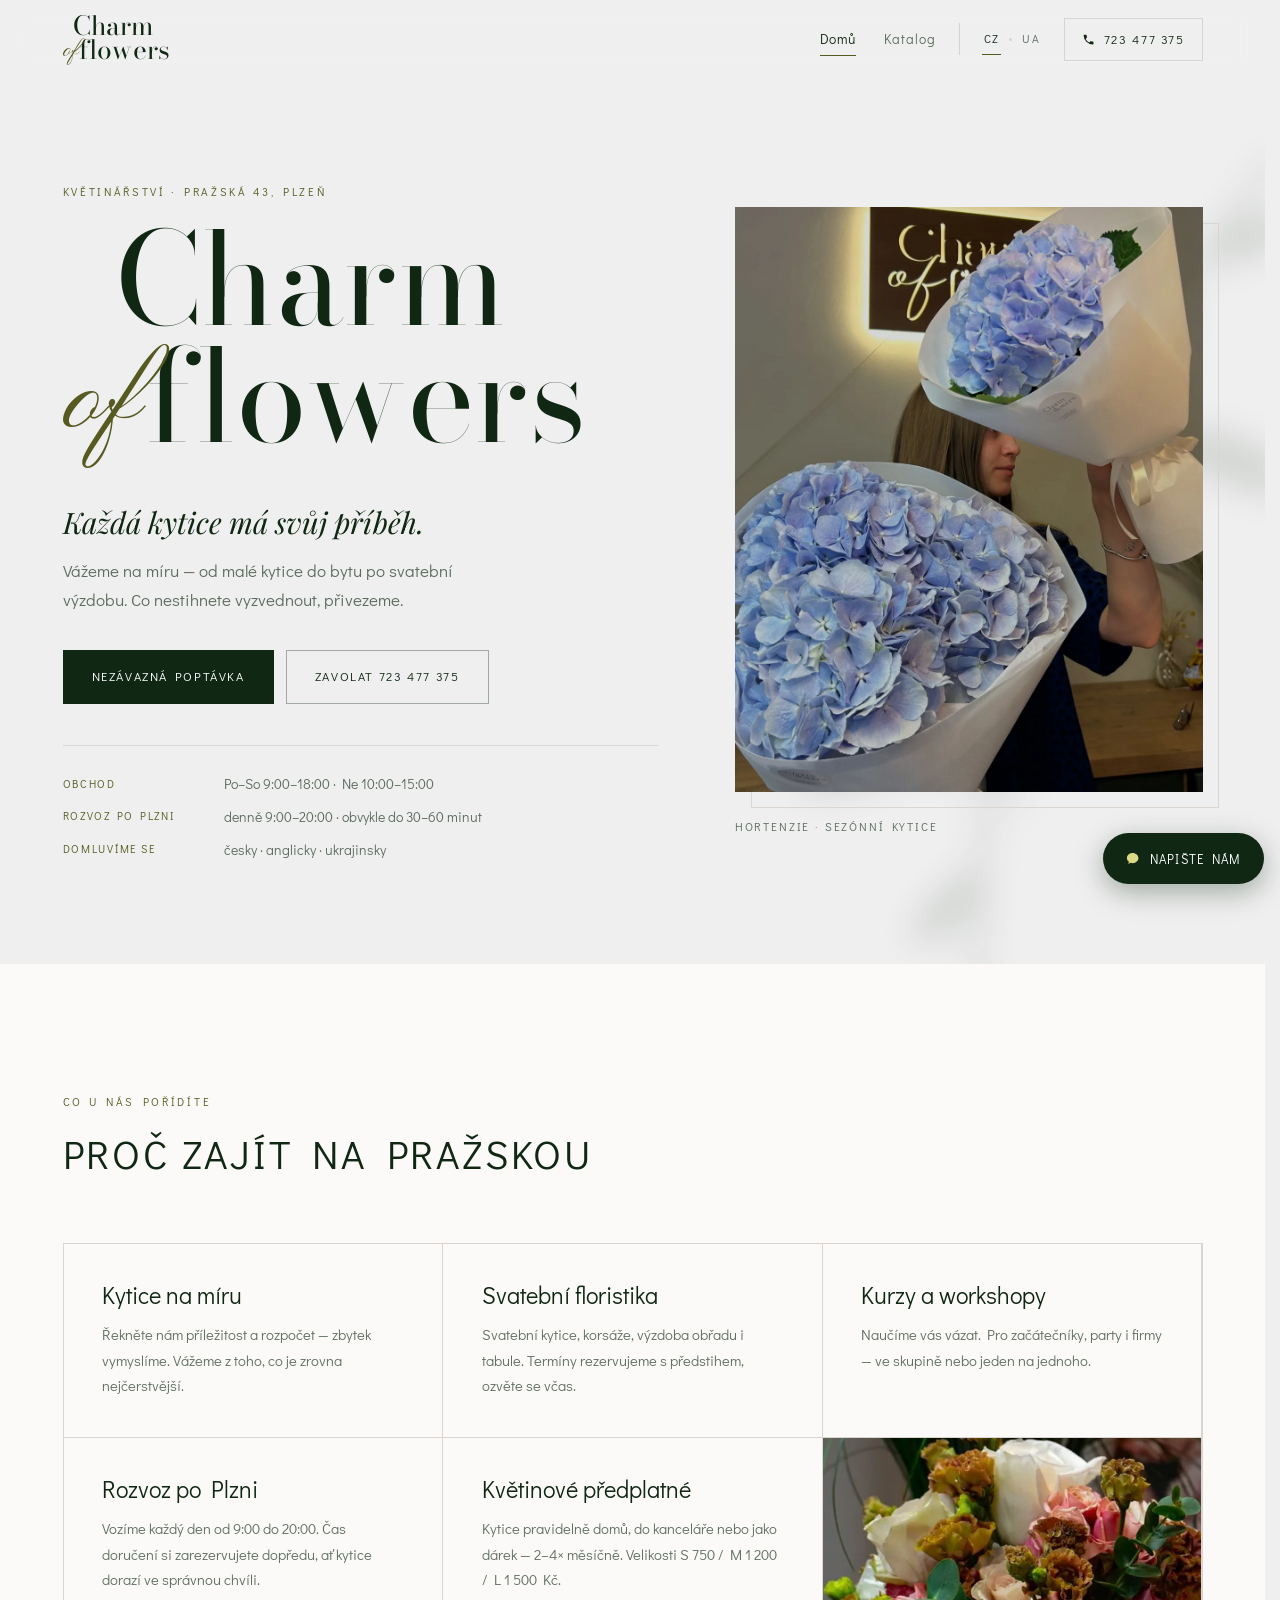
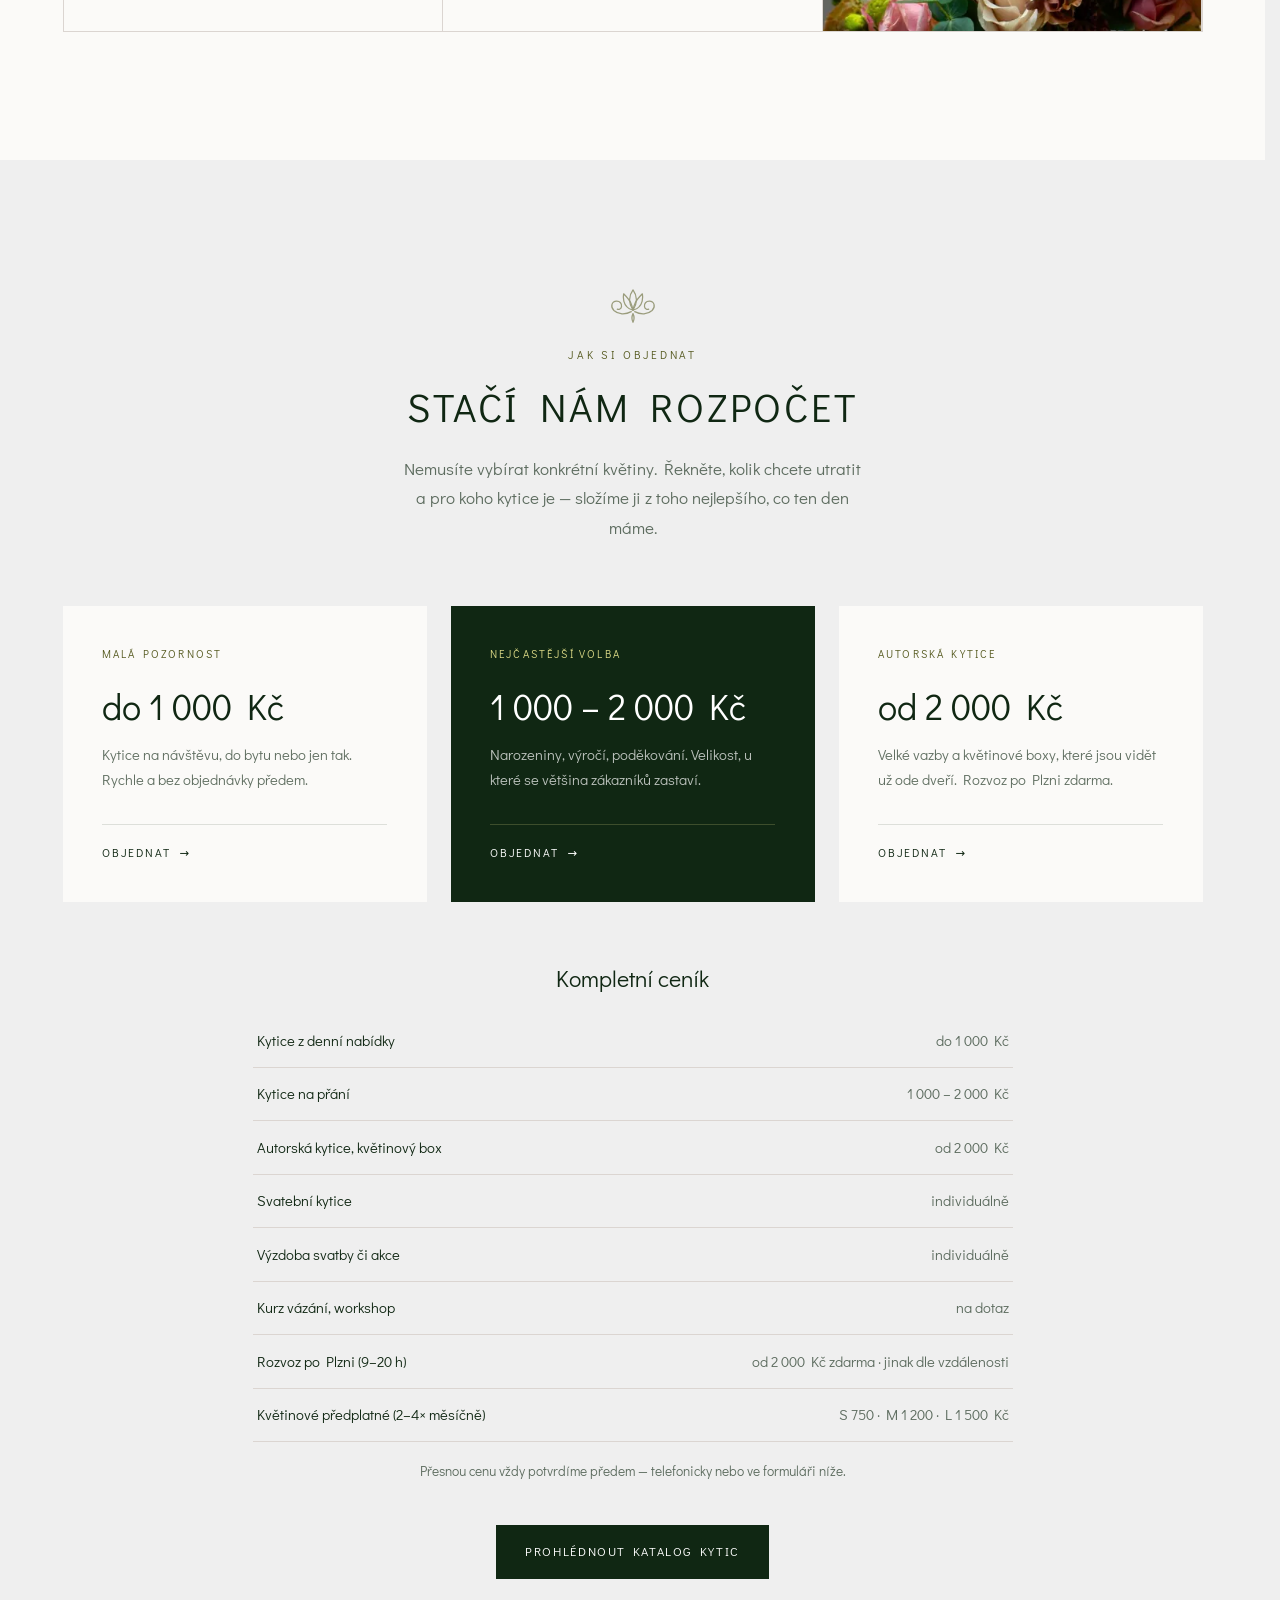
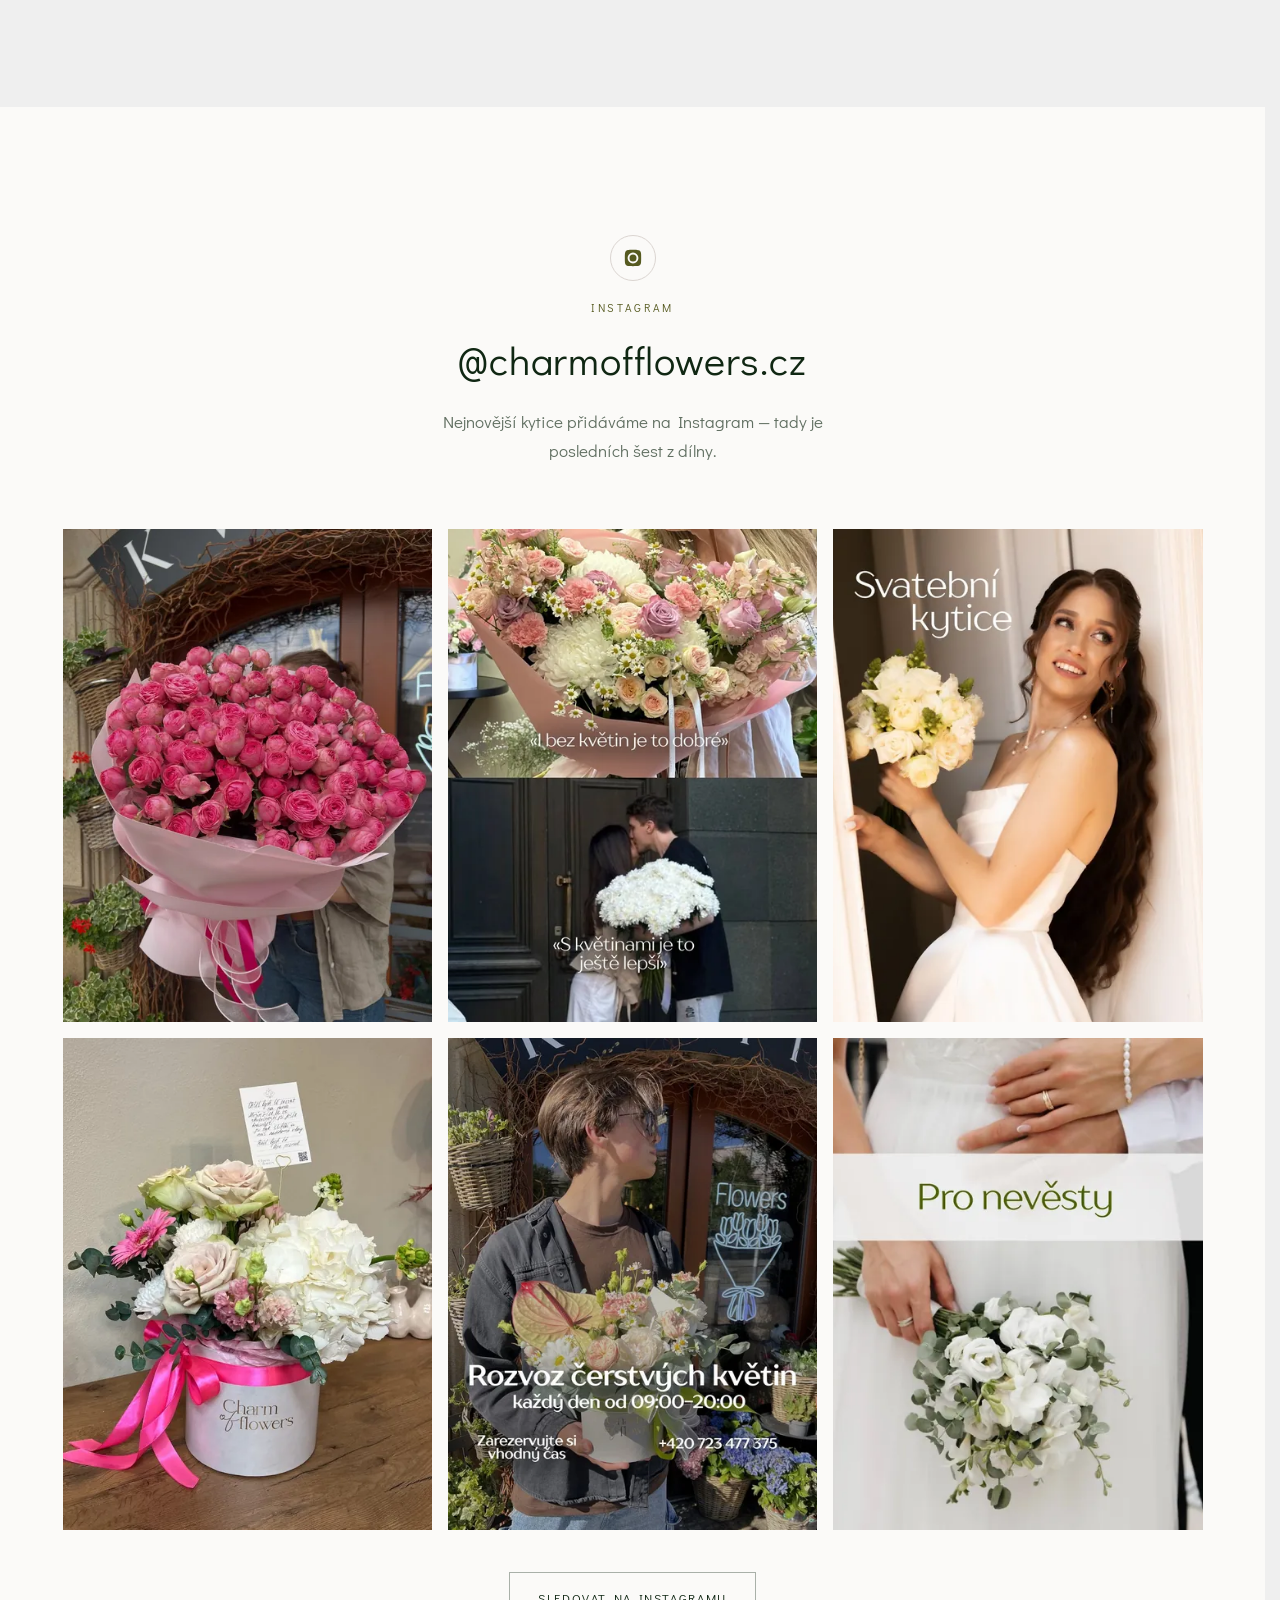
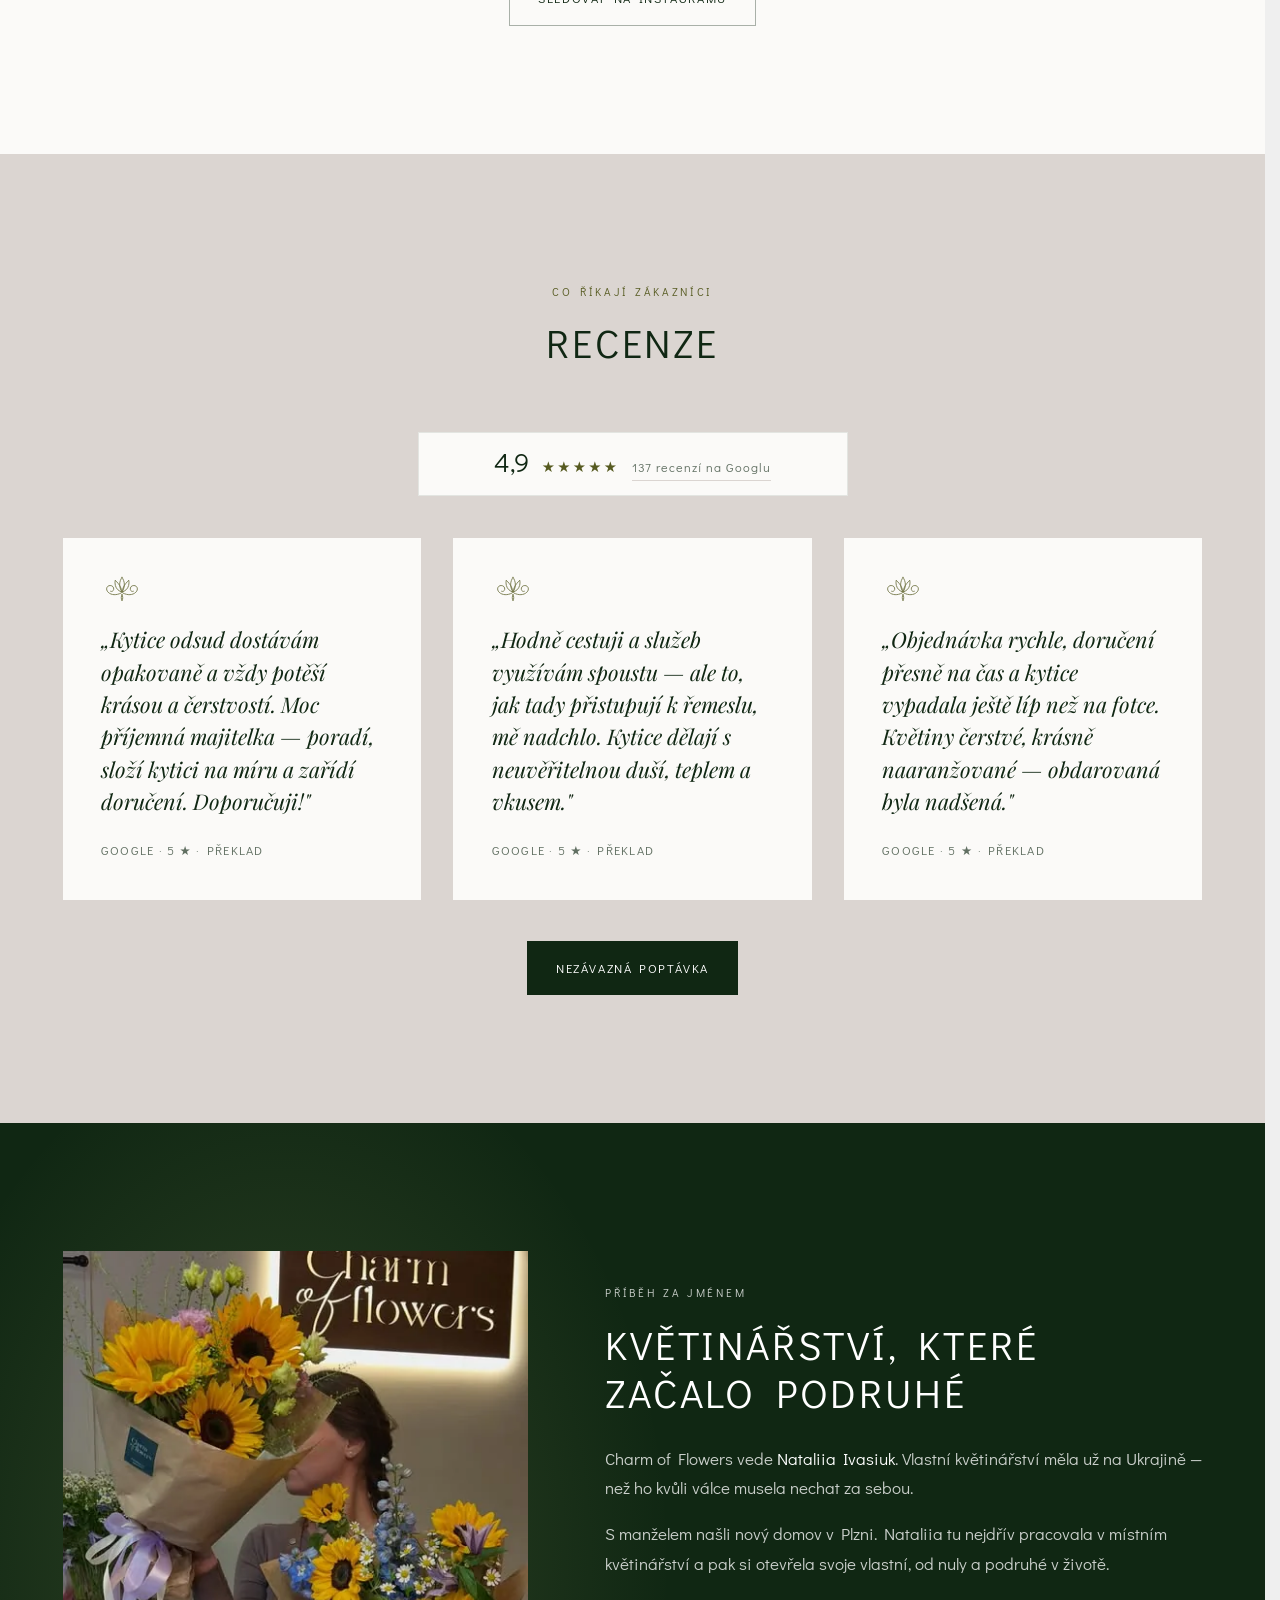
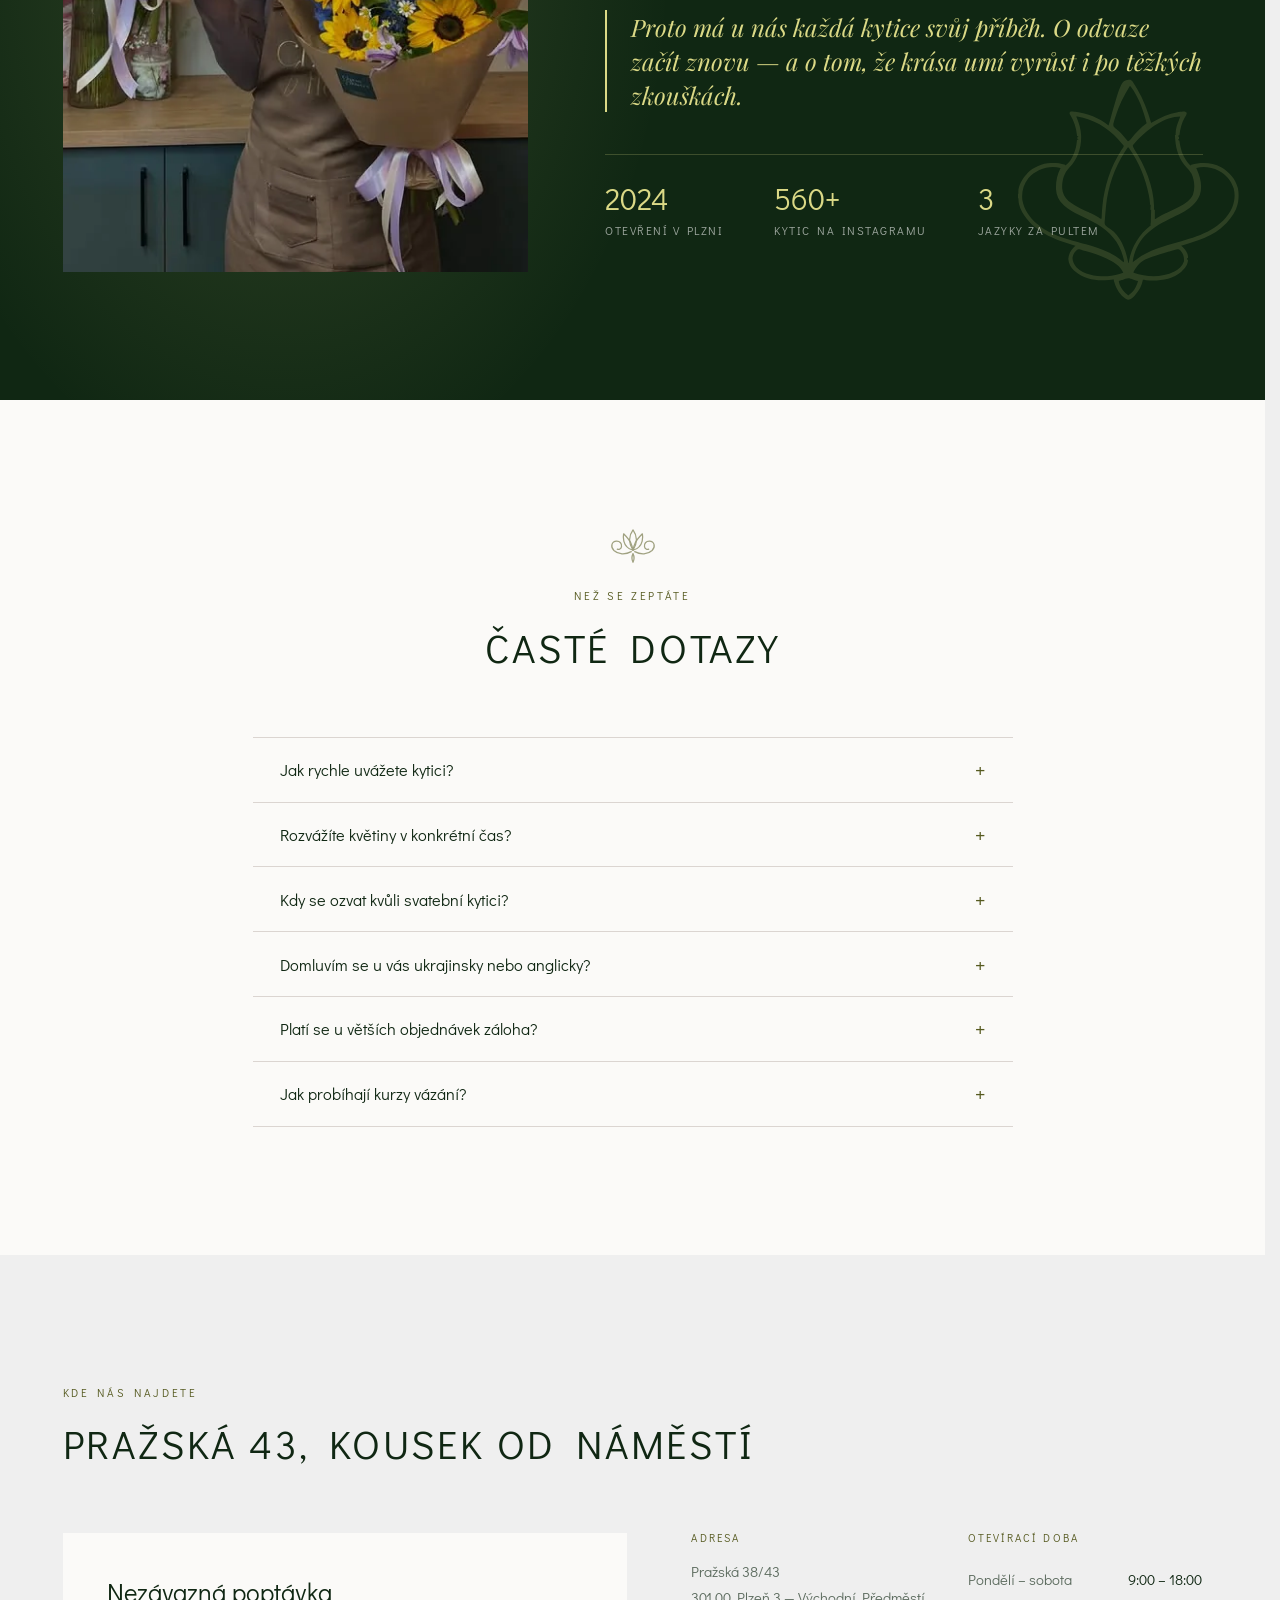
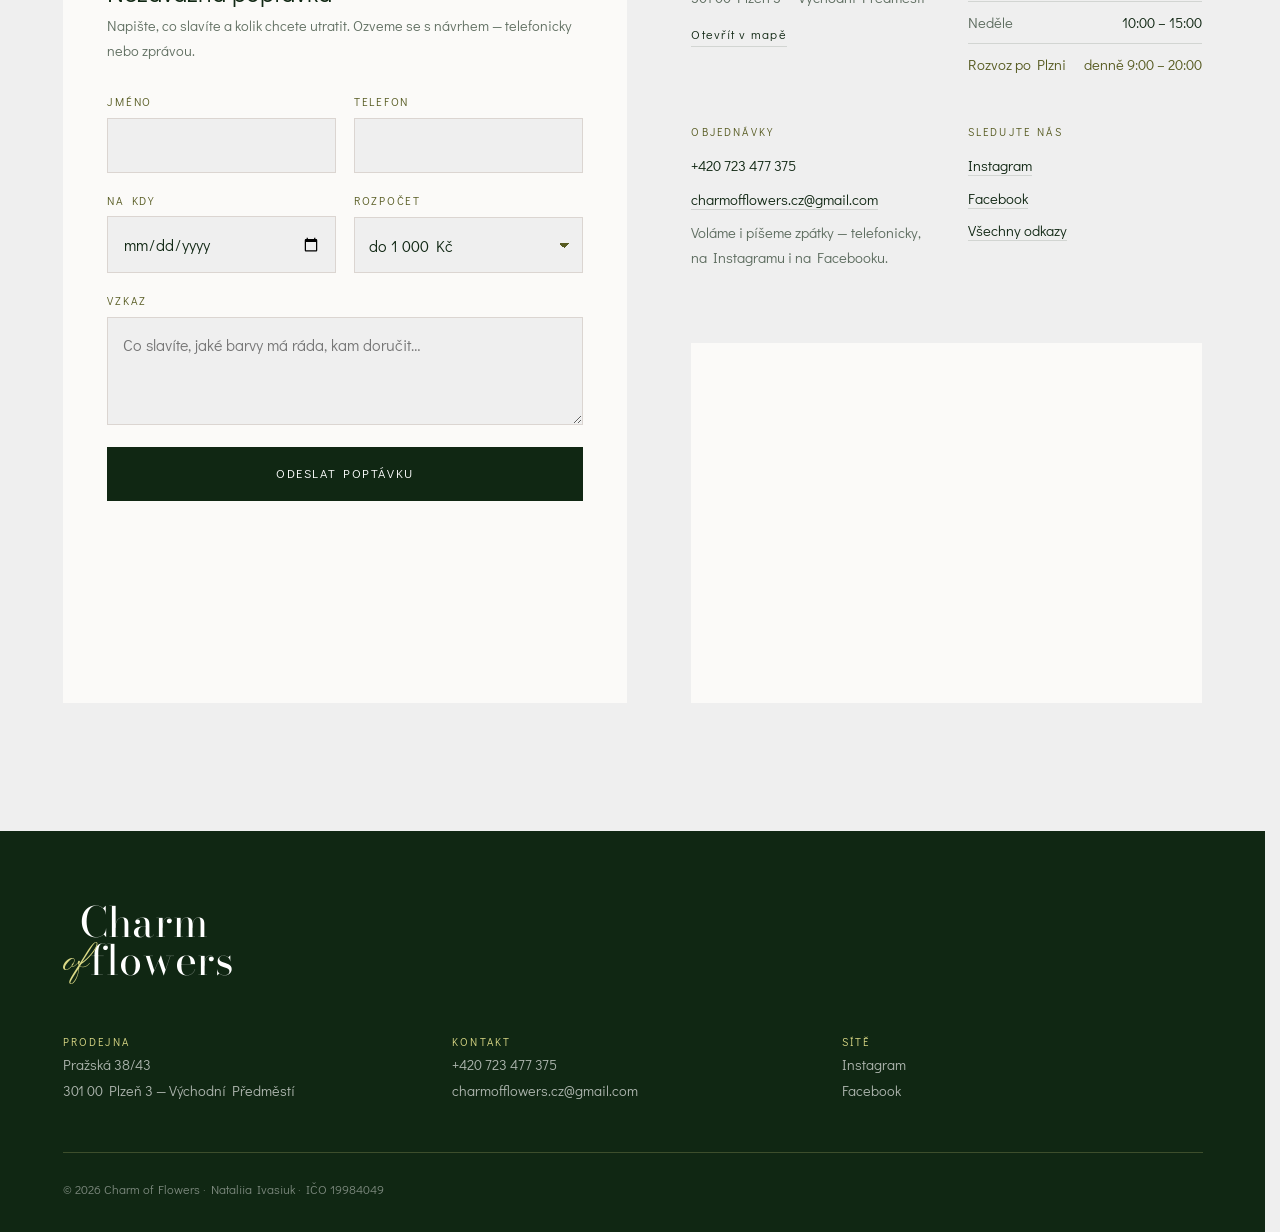
==== commit c07c7753: "Stin rostliny v hero: stonek linkou misto vyplne Puvodni kresba mela stonek jako vyplnenou plochu pr" ====
--- a/index.html
+++ b/index.html
@@ -30,7 +30,7 @@
 <link rel="preconnect" href="https://fonts.googleapis.com">
 <link rel="preconnect" href="https://fonts.gstatic.com" crossorigin>
 <link href="https://fonts.googleapis.com/css2?family=Bodoni+Moda:opsz,wght@6..96,400;6..96,500&family=Playfair+Display:ital,wght@0,400;0,500;1,400&family=Didact+Gothic&family=Pinyon+Script&display=swap" rel="stylesheet">
-<link rel="stylesheet" href="assets/css/style.css?v=47">
+<link rel="stylesheet" href="assets/css/style.css?v=48">
 
 <script type="application/ld+json">
 {
@@ -138,14 +138,21 @@
 <!-- ============ HERO — světlo, vzduch, stín listů ============ -->
 <section class="hero">
   <svg class="hero__shadow" viewBox="0 0 400 600" aria-hidden="true" focusable="false">
+    <!-- Stonek je linka, ne vypln: jako plocha z nej pri vetsi
+         viditelnosti byla tmava skvrna misto stinu rostliny. -->
+    <g fill="none" stroke="currentColor" stroke-width="7" stroke-linecap="round">
+      <path d="M205 592C196 486 214 386 258 286 296 200 334 138 372 96"/>
+      <path d="M243 372C220 356 196 350 168 352"/>
+      <path d="M268 292C290 276 314 268 340 268"/>
+      <path d="M228 456C204 442 180 436 154 438"/>
+    </g>
     <g fill="currentColor">
-      <path d="M210 590C190 480 200 380 250 260 290 170 330 110 370 70 330 180 300 280 280 380 265 460 245 530 210 590Z"/>
-      <ellipse cx="150" cy="420" rx="46" ry="24" transform="rotate(-34 150 420)"/>
-      <ellipse cx="230" cy="330" rx="42" ry="22" transform="rotate(-18 230 330)"/>
-      <ellipse cx="300" cy="220" rx="44" ry="22" transform="rotate(-40 300 220)"/>
-      <ellipse cx="200" cy="500" rx="40" ry="20" transform="rotate(-52 200 500)"/>
-      <ellipse cx="330" cy="130" rx="36" ry="18" transform="rotate(-24 330 130)"/>
-      <ellipse cx="120" cy="520" rx="34" ry="17" transform="rotate(-10 120 520)"/>
+      <ellipse cx="146" cy="350" rx="38" ry="15" transform="rotate(-28 146 350)"/>
+      <ellipse cx="348" cy="266" rx="36" ry="14" transform="rotate(24 348 266)"/>
+      <ellipse cx="132" cy="438" rx="34" ry="13" transform="rotate(-16 132 438)"/>
+      <ellipse cx="296" cy="196" rx="30" ry="12" transform="rotate(-38 296 196)"/>
+      <ellipse cx="356" cy="140" rx="26" ry="11" transform="rotate(-22 356 140)"/>
+      <ellipse cx="186" cy="518" rx="28" ry="11" transform="rotate(-46 186 518)"/>
     </g>
   </svg>
 
@@ -609,8 +616,8 @@
   <button class="lb__nav lb__nav--next" id="lbNext" type="button" data-i18n-aria="lbNext" aria-label="Další fotka">&#8250;</button>
 </div>
 
-<script src="assets/js/i18n.js?v=47" defer></script>
-<script src="assets/js/main.js?v=47" defer></script>
+<script src="assets/js/i18n.js?v=48" defer></script>
+<script src="assets/js/main.js?v=48" defer></script>
 <!-- Statistiky návštěvnosti — GoatCounter: bez cookies, bez GDPR lišty. Přehled: https://charmofflowers.goatcounter.com -->
 <script data-goatcounter="https://charmofflowers.goatcounter.com/count" async src="https://gc.zgo.at/count.js"></script>
 </body>
--- a/assets/css/style.css
+++ b/assets/css/style.css
@@ -337,10 +337,12 @@
   right: -6%; top: -10%;
   width: 58%; height: 120%;
   color: var(--green);
-  /* při .07 a rozostření 26 px byl rozdíl proti pozadí 6 % — pod prahem
-     viditelnosti; moodboard přitom stojí na stínech rostlin */
-  opacity: .17;
-  filter: blur(13px);
+  /* Puvodne .07 a rozostreni 26 px = pod prahem viditelnosti.
+     Zvyseni na .17 zase udelalo z vyplneneho stonku tmavou skvrnu,
+     proto je stonek prekresleny na linku a hodnoty jsou mezi tim:
+     obrysy listu jsou citelne, ale zustava to stin, ne kresba. */
+  opacity: .12;
+  filter: blur(17px);
   animation: shadow-drift 46s ease-in-out infinite alternate;
   pointer-events: none;
 }
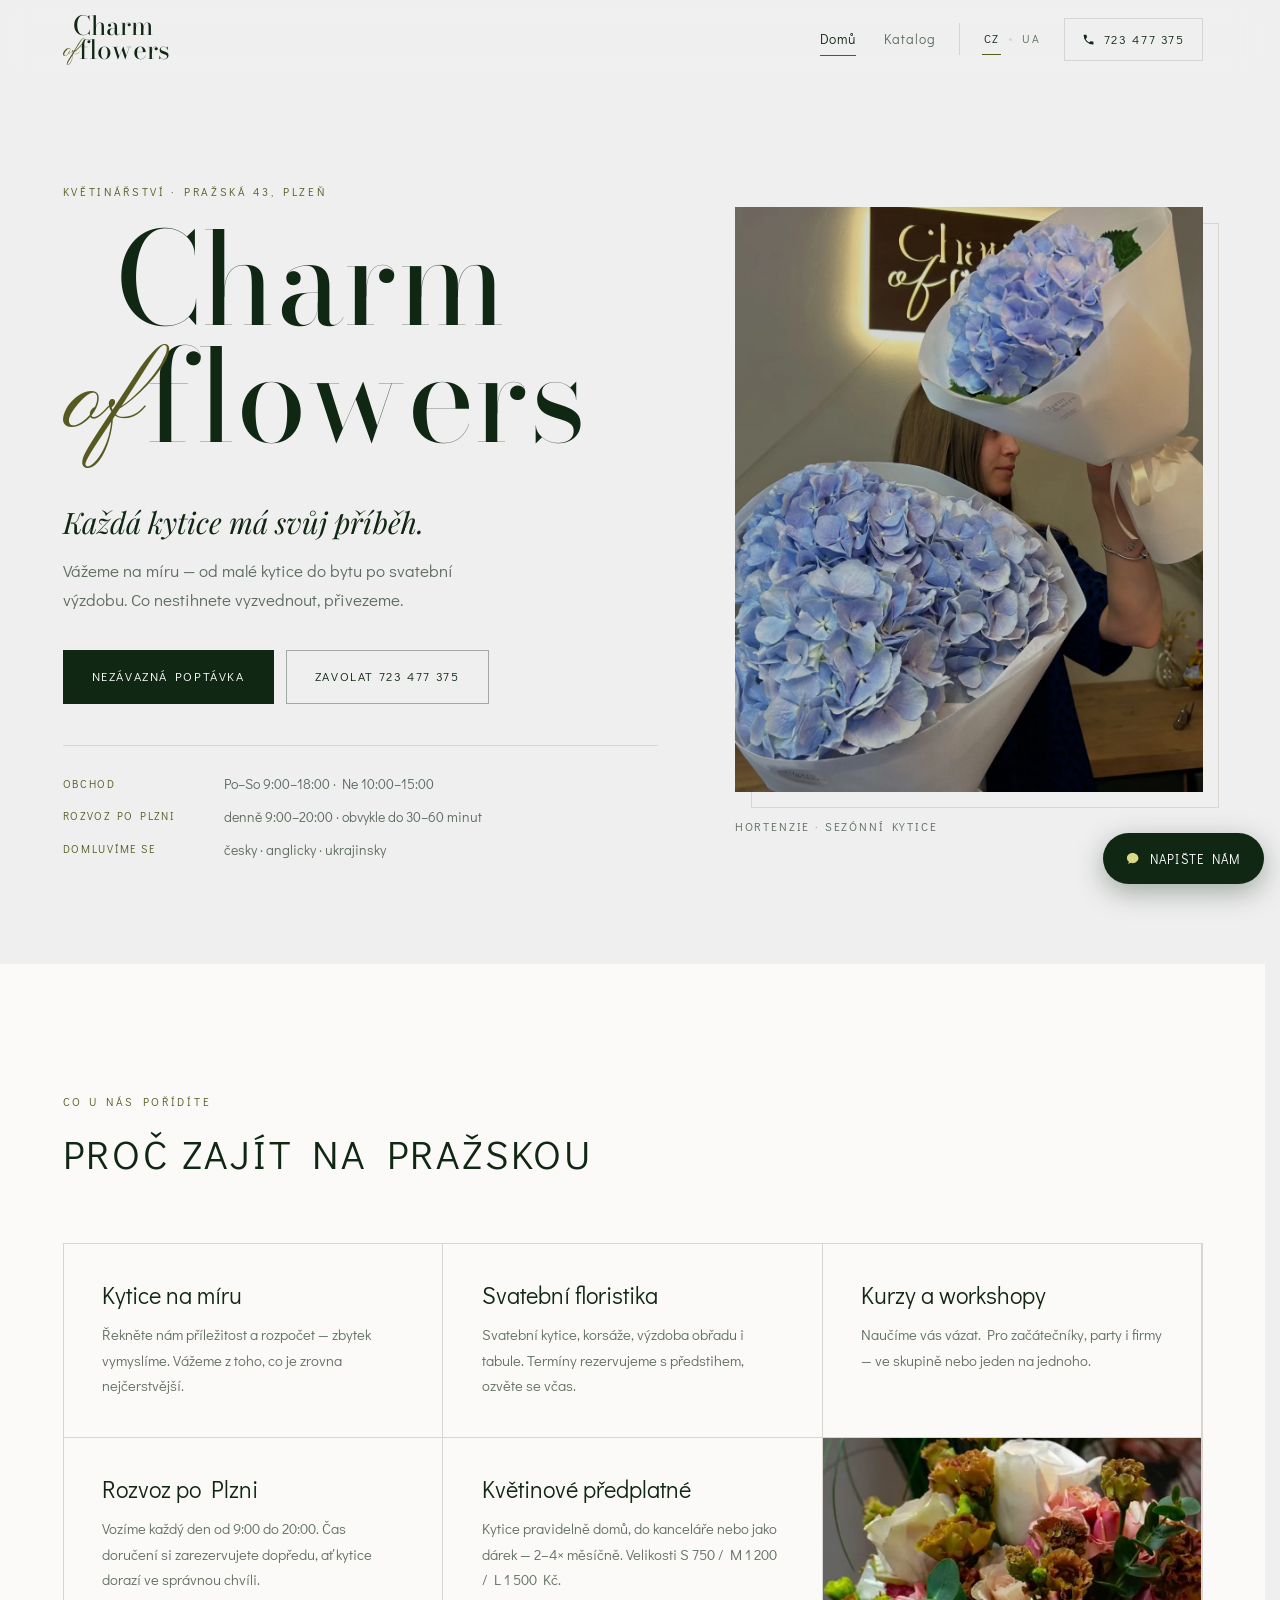
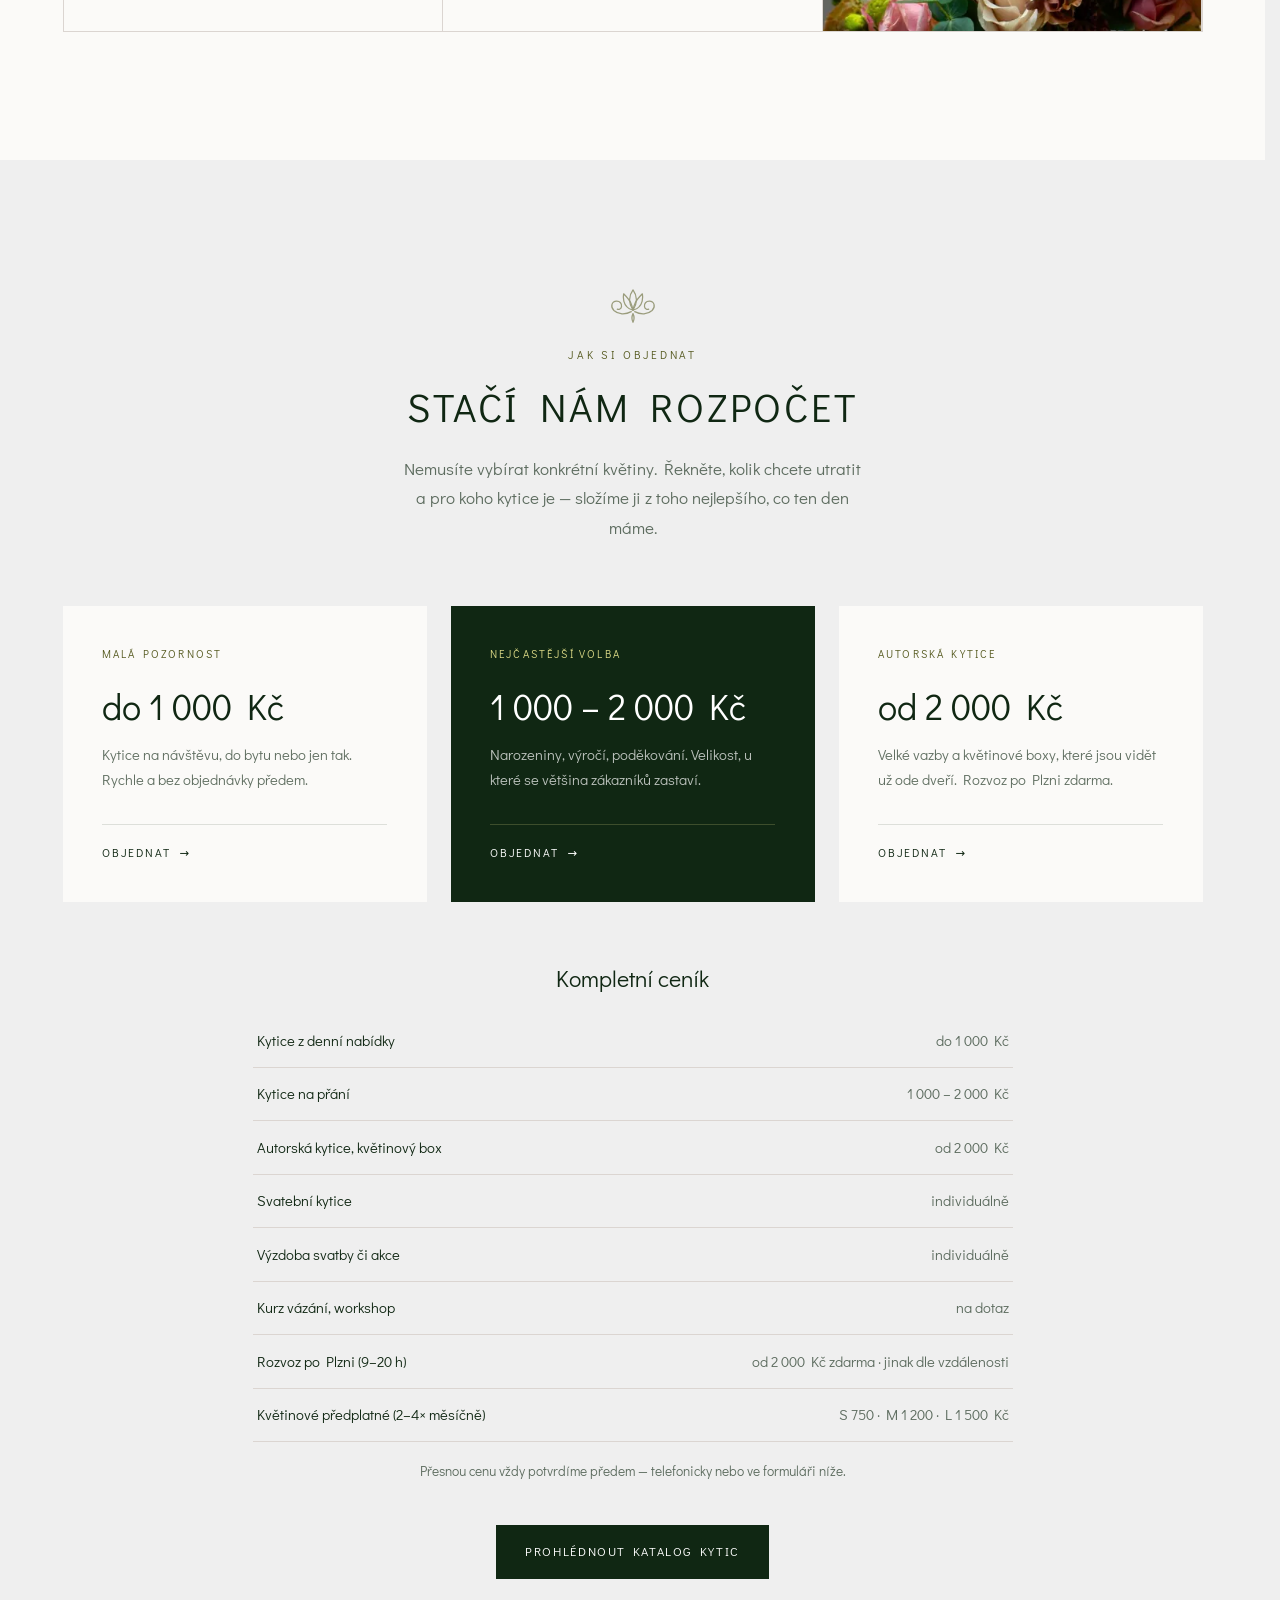
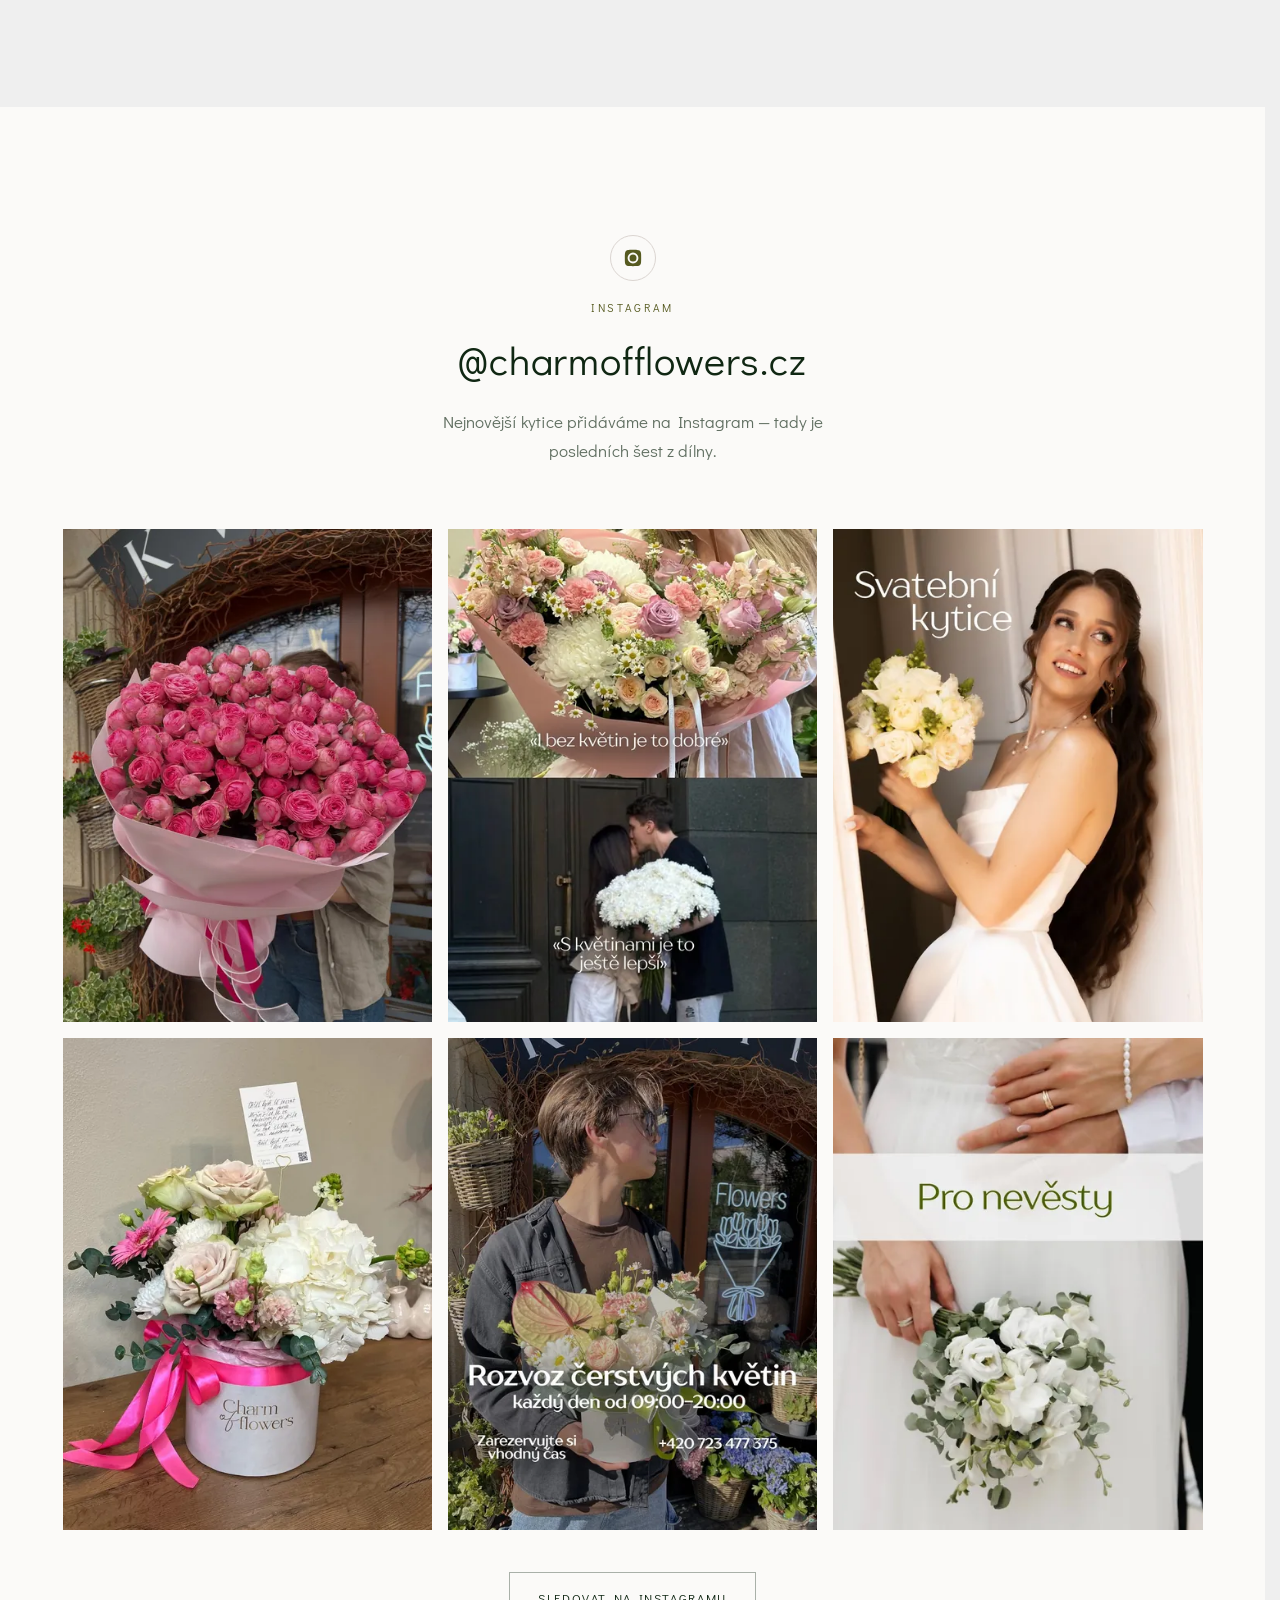
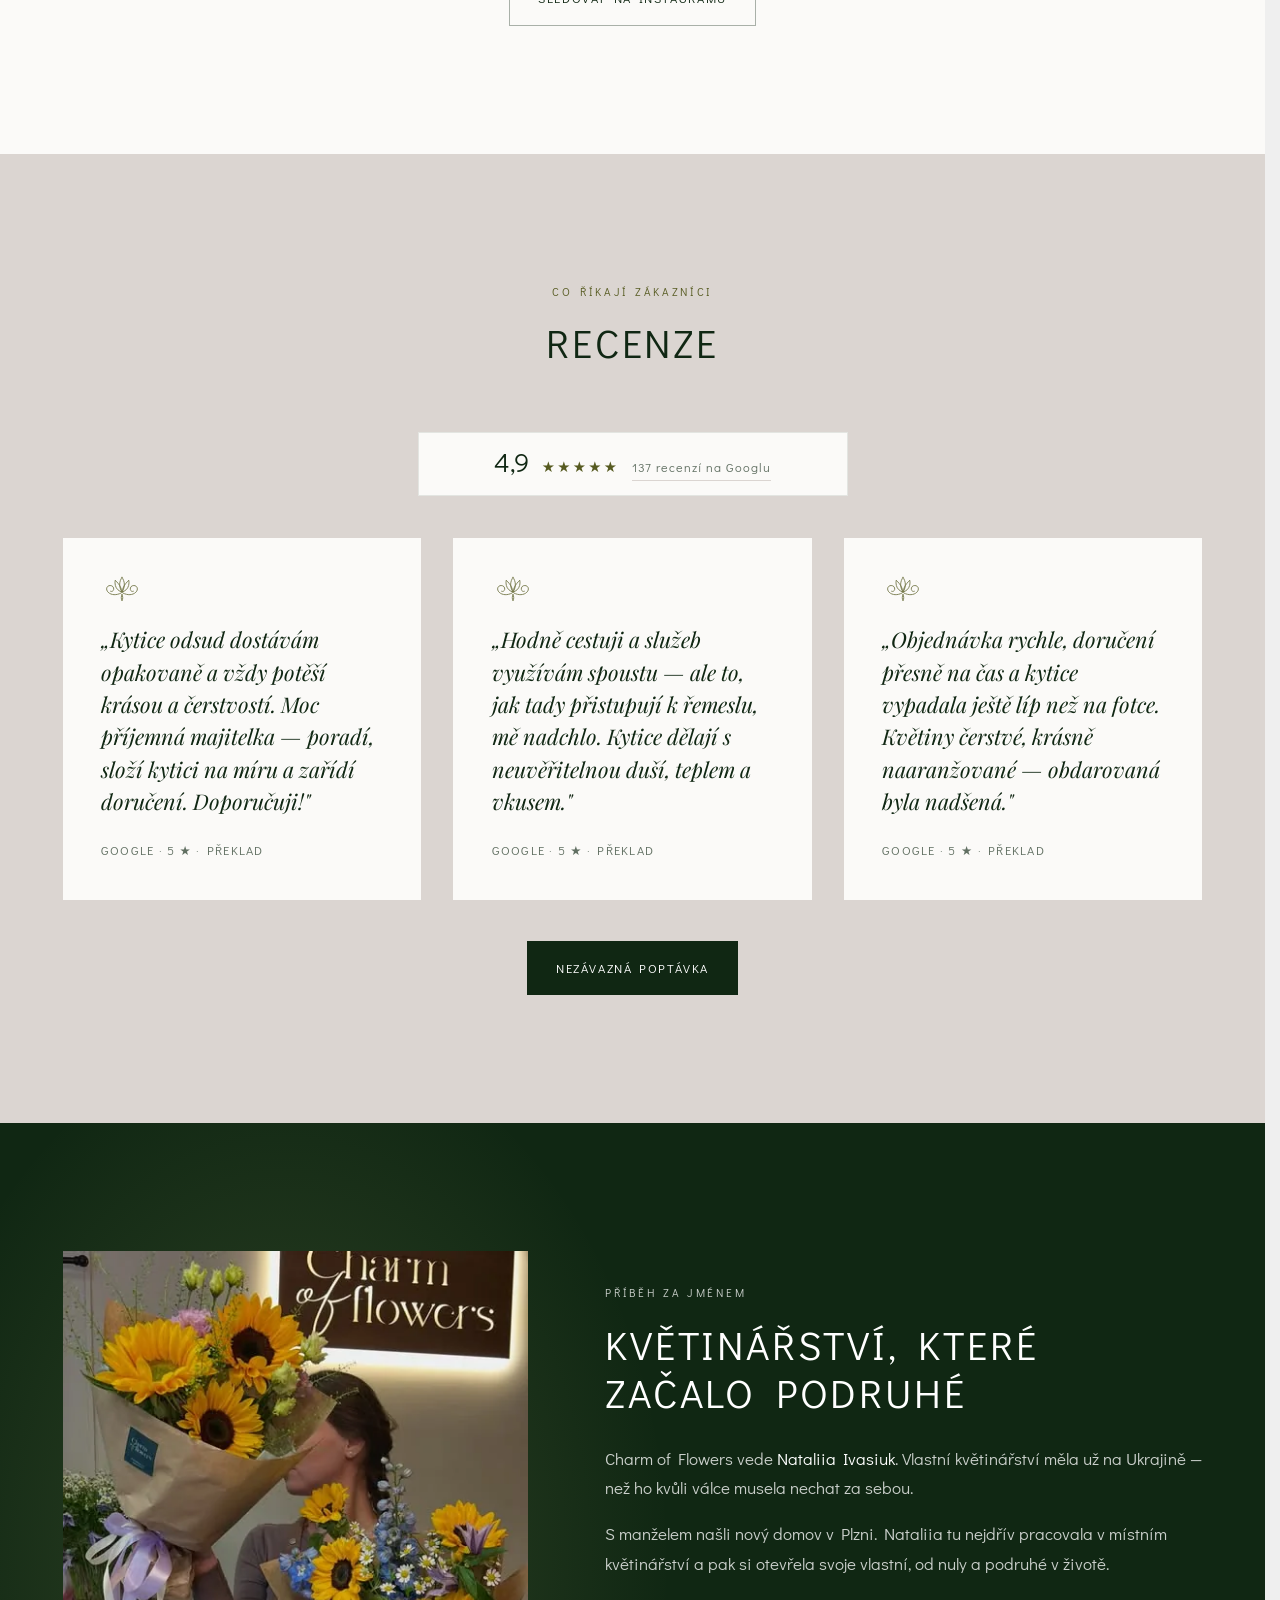
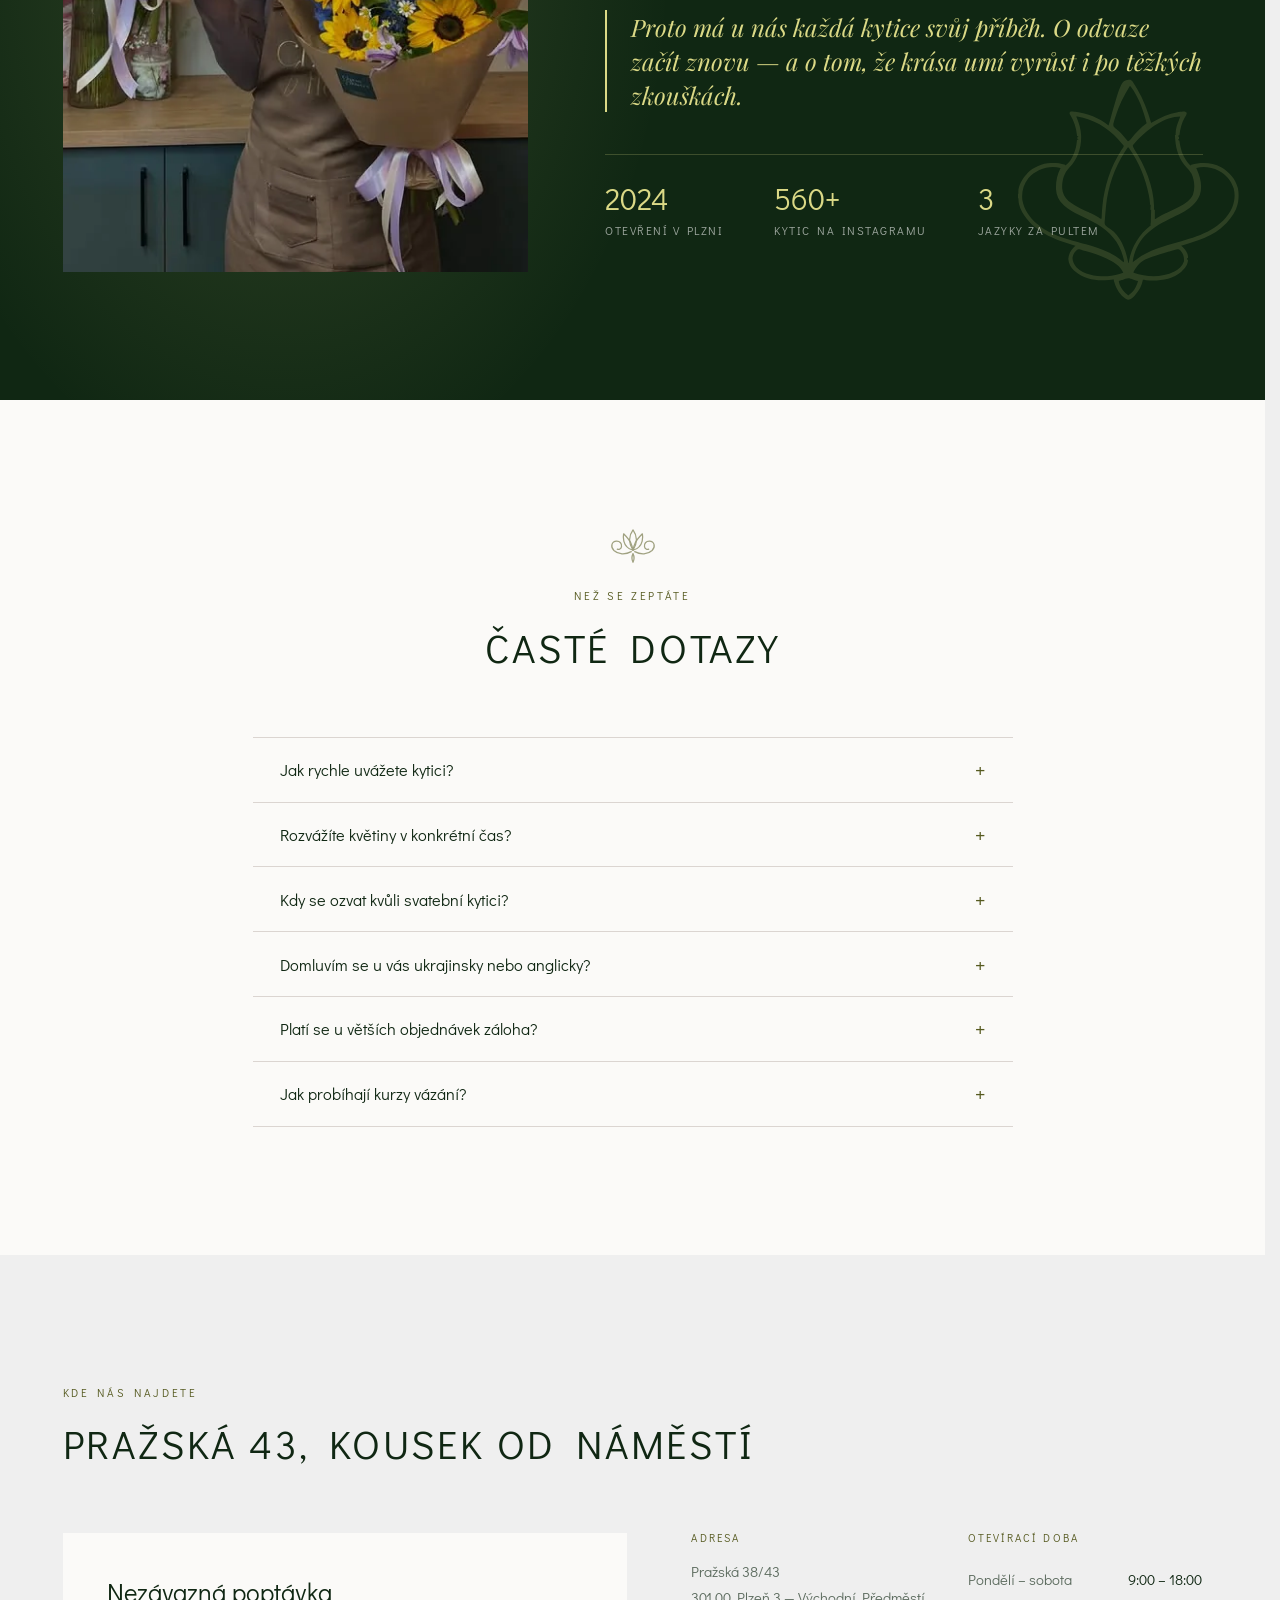
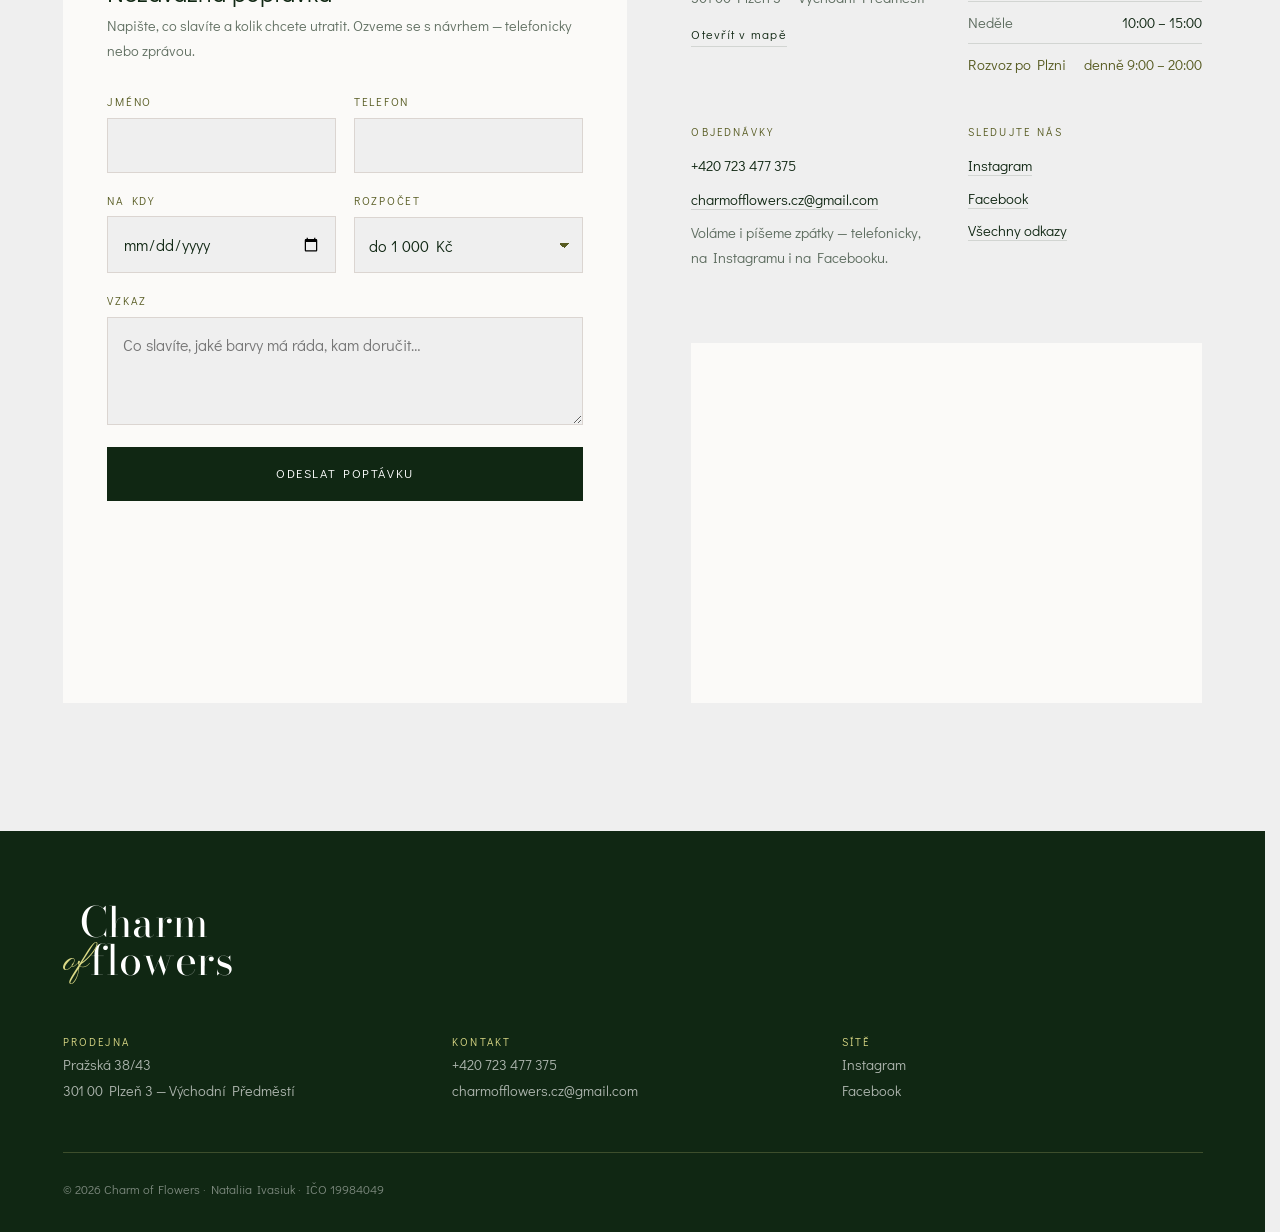
==== commit 7288d6b1: "Dekorativni stin rostliny z hero pryc Na prani zadavatele. Jako vyplnena plocha pusobil jako tmava s" ====
--- a/index.html
+++ b/index.html
@@ -30,7 +30,7 @@
 <link rel="preconnect" href="https://fonts.googleapis.com">
 <link rel="preconnect" href="https://fonts.gstatic.com" crossorigin>
 <link href="https://fonts.googleapis.com/css2?family=Bodoni+Moda:opsz,wght@6..96,400;6..96,500&family=Playfair+Display:ital,wght@0,400;0,500;1,400&family=Didact+Gothic&family=Pinyon+Script&display=swap" rel="stylesheet">
-<link rel="stylesheet" href="assets/css/style.css?v=48">
+<link rel="stylesheet" href="assets/css/style.css?v=49">
 
 <script type="application/ld+json">
 {
@@ -135,26 +135,8 @@
 
 <main id="obsah">
 
-<!-- ============ HERO — světlo, vzduch, stín listů ============ -->
+<!-- ============ HERO — světlo a vzduch ============ -->
 <section class="hero">
-  <svg class="hero__shadow" viewBox="0 0 400 600" aria-hidden="true" focusable="false">
-    <!-- Stonek je linka, ne vypln: jako plocha z nej pri vetsi
-         viditelnosti byla tmava skvrna misto stinu rostliny. -->
-    <g fill="none" stroke="currentColor" stroke-width="7" stroke-linecap="round">
-      <path d="M205 592C196 486 214 386 258 286 296 200 334 138 372 96"/>
-      <path d="M243 372C220 356 196 350 168 352"/>
-      <path d="M268 292C290 276 314 268 340 268"/>
-      <path d="M228 456C204 442 180 436 154 438"/>
-    </g>
-    <g fill="currentColor">
-      <ellipse cx="146" cy="350" rx="38" ry="15" transform="rotate(-28 146 350)"/>
-      <ellipse cx="348" cy="266" rx="36" ry="14" transform="rotate(24 348 266)"/>
-      <ellipse cx="132" cy="438" rx="34" ry="13" transform="rotate(-16 132 438)"/>
-      <ellipse cx="296" cy="196" rx="30" ry="12" transform="rotate(-38 296 196)"/>
-      <ellipse cx="356" cy="140" rx="26" ry="11" transform="rotate(-22 356 140)"/>
-      <ellipse cx="186" cy="518" rx="28" ry="11" transform="rotate(-46 186 518)"/>
-    </g>
-  </svg>
 
   <div class="hero__in">
     <div class="hero__text">
@@ -616,8 +598,8 @@
   <button class="lb__nav lb__nav--next" id="lbNext" type="button" data-i18n-aria="lbNext" aria-label="Další fotka">&#8250;</button>
 </div>
 
-<script src="assets/js/i18n.js?v=48" defer></script>
-<script src="assets/js/main.js?v=48" defer></script>
+<script src="assets/js/i18n.js?v=49" defer></script>
+<script src="assets/js/main.js?v=49" defer></script>
 <!-- Statistiky návštěvnosti — GoatCounter: bez cookies, bez GDPR lišty. Přehled: https://charmofflowers.goatcounter.com -->
 <script data-goatcounter="https://charmofflowers.goatcounter.com/count" async src="https://gc.zgo.at/count.js"></script>
 </body>
--- a/assets/css/style.css
+++ b/assets/css/style.css
@@ -331,25 +331,8 @@
   isolation: isolate;
 }
 
-/* měkký stín rostliny putující po pozadí (moodboard: "тіні") */
-.hero__shadow {
-  position: absolute; z-index: 0;
-  right: -6%; top: -10%;
-  width: 58%; height: 120%;
-  color: var(--green);
-  /* Puvodne .07 a rozostreni 26 px = pod prahem viditelnosti.
-     Zvyseni na .17 zase udelalo z vyplneneho stonku tmavou skvrnu,
-     proto je stonek prekresleny na linku a hodnoty jsou mezi tim:
-     obrysy listu jsou citelne, ale zustava to stin, ne kresba. */
-  opacity: .12;
-  filter: blur(17px);
-  animation: shadow-drift 46s ease-in-out infinite alternate;
-  pointer-events: none;
-}
-@keyframes shadow-drift {
-  from { transform: translate3d(0, -1.5%, 0) rotate(-2deg); }
-  to   { transform: translate3d(-3%, 2.5%, 0) rotate(2.5deg); }
-}
+/* Dekorativní stín rostliny z hero odstraněn na přání zadavatele:
+   jako výplň působil jako tmavá skvrna a web bez něj nic neztrácí. */
 
 .hero__in {
   position: relative; z-index: 2;
@@ -1553,14 +1536,14 @@
     animation-iteration-count: 1 !important;
     transition-duration: .001ms !important;
   }
-  .hero__shadow, .sec--green .sec__light { animation: none; }
+  .sec--green .sec__light { animation: none; }
   body::after { display: none; }
   .rv { opacity: 1; transform: none; }
 }
 
 /* ---------- 22. Tisk ---------- */
 @media print {
-  .site-head, .hero__shadow, .lb, .burger, .contact__map, .chat, .form { display: none !important; }
+  .site-head, .lb, .burger, .contact__map, .chat, .form { display: none !important; }
   body { background: #fff; color: #000; }
   .sec--green, .hero, .foot { background: #fff !important; color: #000 !important; }
   .sec__title--light, .hero__mark, .tier__price, .story__q { color: #000 !important; }
